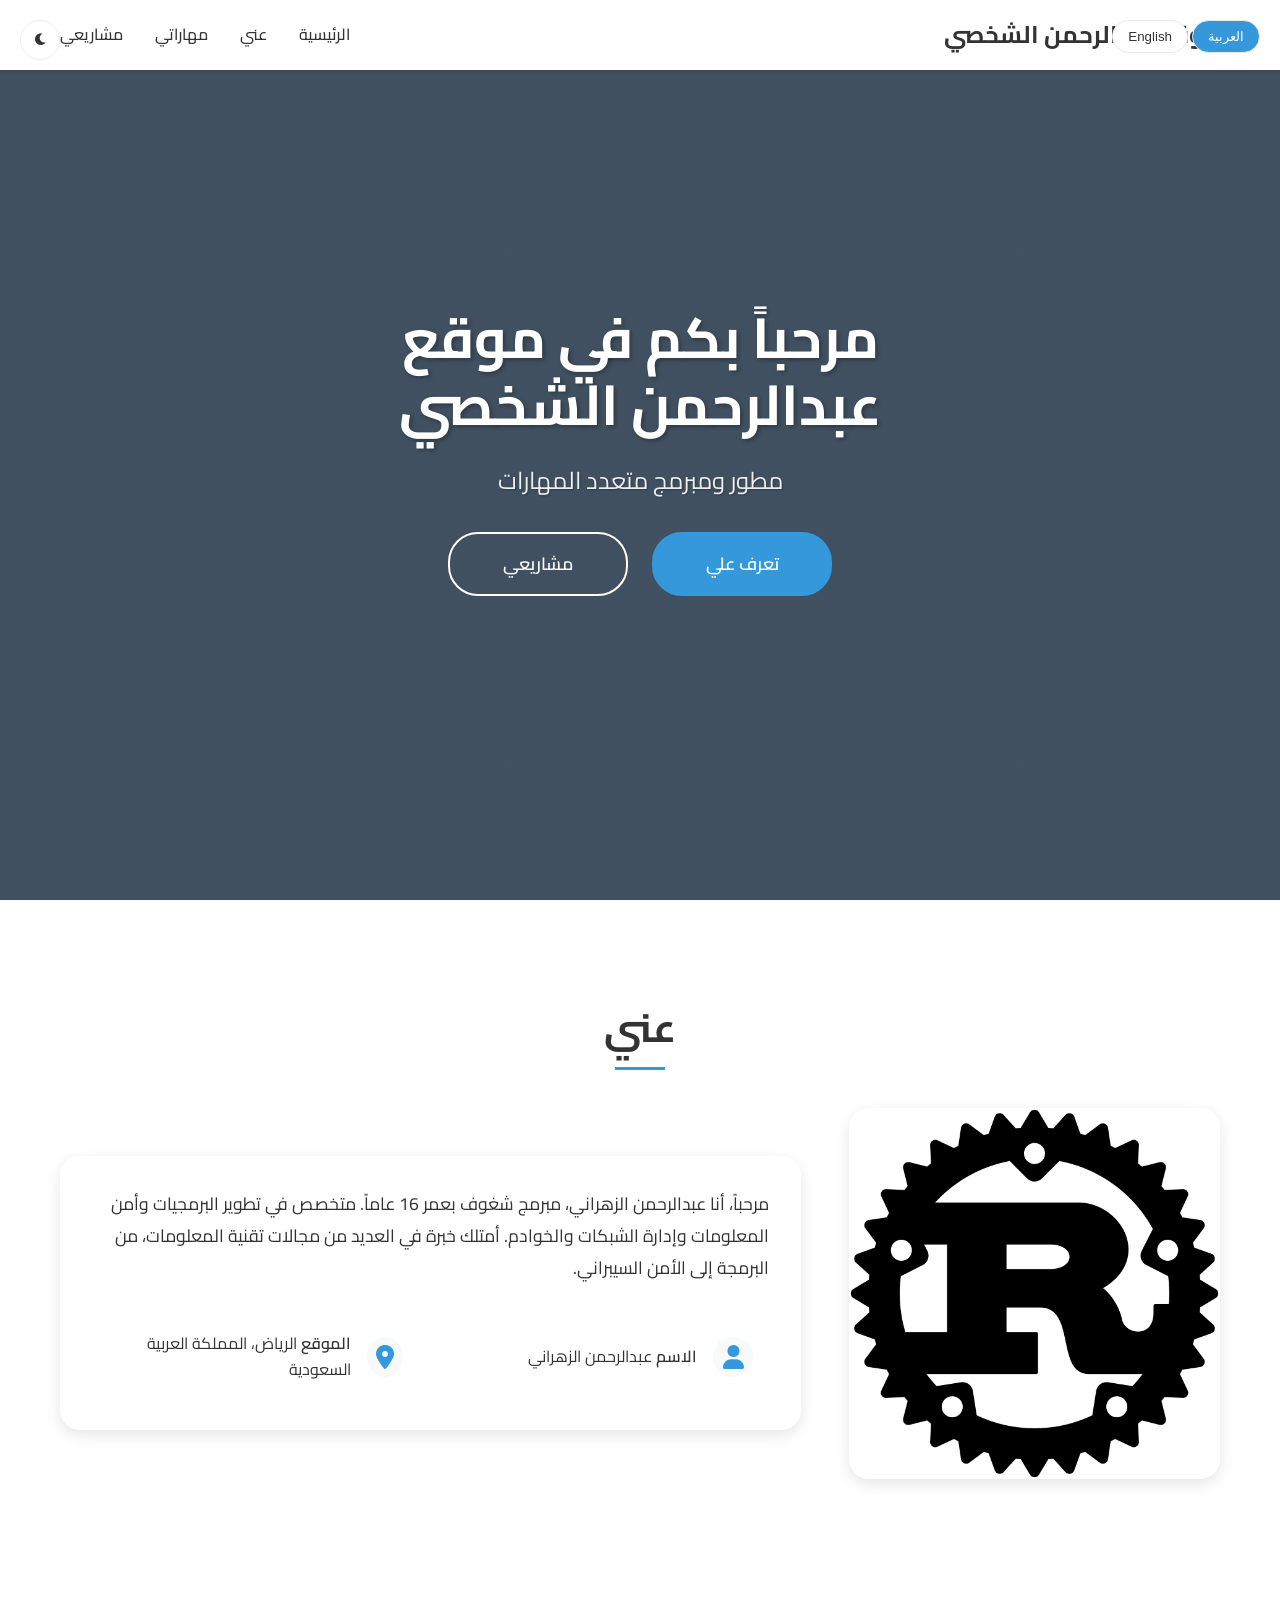
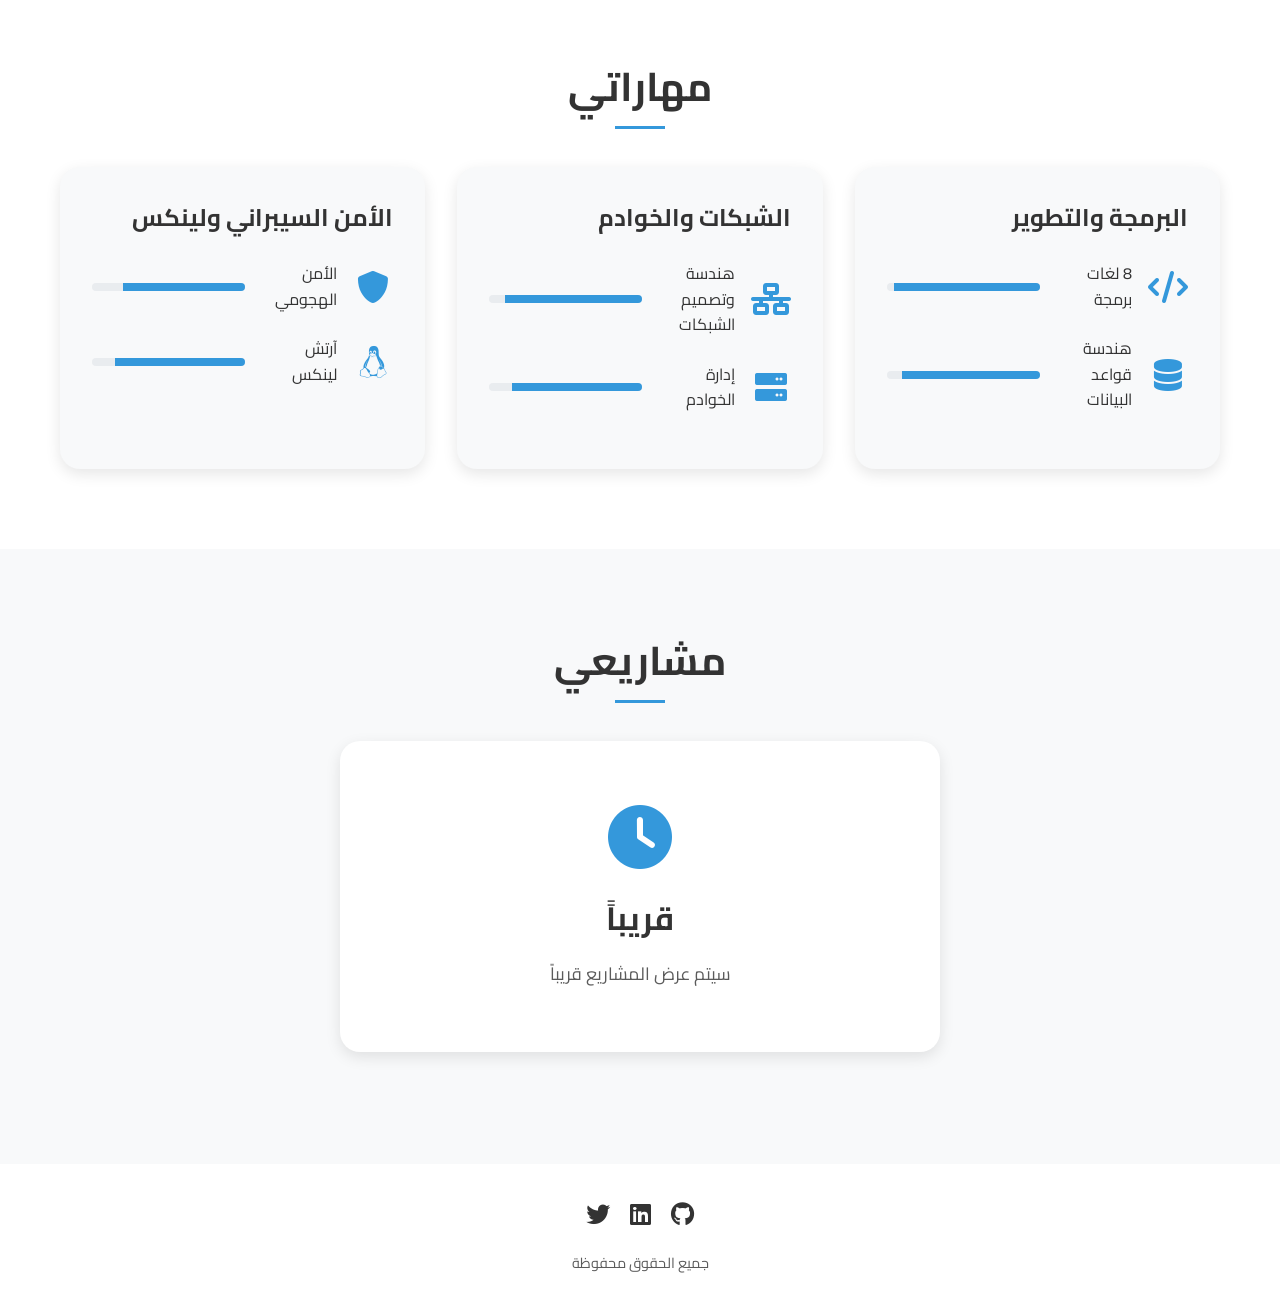
==== index.html @ 04405f8d "Add files via upload" ====
<!DOCTYPE html>
<html lang="ar" dir="rtl">
<head>
    <meta charset="UTF-8">
    <meta name="viewport" content="width=device-width, initial-scale=1.0">
    <title data-ar="موقع عبدالرحمن الشخصي" data-en="Abdulrahman's Portfolio">موقع عبدالرحمن الشخصي</title>
    <link rel="stylesheet" href="css/style.css">
    <link rel="stylesheet" href="https://cdnjs.cloudflare.com/ajax/libs/font-awesome/6.0.0/css/all.min.css">
    <link href="https://fonts.googleapis.com/css2?family=Cairo:wght@400;600;700&family=Poppins:wght@400;500;600;700&display=swap" rel="stylesheet">
</head>
<body class="light-mode">
    <!-- Language & Theme Switchers -->
    <div class="top-controls">
        <div class="theme-switcher">
            <button class="theme-btn" id="theme-toggle" aria-label="Toggle Theme">
                <i class="fas fa-moon" data-ar-title="تغيير المظهر" data-en-title="Toggle Theme"></i>
            </button>
        </div>
        <div class="language-switcher">
            <button class="lang-btn active" data-lang="ar">العربية</button>
            <button class="lang-btn" data-lang="en">English</button>
        </div>
    </div>

    <!-- Navbar -->
    <nav class="navbar">
        <div class="container">
            <div class="logo" data-ar="موقع عبدالرحمن الشخصي" data-en="Abdulrahman's Portfolio">موقع عبدالرحمن الشخصي</div>
            <ul class="nav-links">
                <li><a href="#home" data-ar="الرئيسية" data-en="Home">الرئيسية</a></li>
                <li><a href="#about" data-ar="عني" data-en="About">عني</a></li>
                <li><a href="#skills" data-ar="مهاراتي" data-en="Skills">مهاراتي</a></li>
                <li><a href="#projects" data-ar="مشاريعي" data-en="Projects">مشاريعي</a></li>
            </ul>
            <div class="mobile-menu">
                <i class="fas fa-bars" data-ar-title="القائمة" data-en-title="Menu"></i>
            </div>
        </div>
    </nav>

    <!-- Hero Section -->
    <section id="home" class="hero">
        <div class="container">
            <div class="hero-content">
                <h1 data-ar="مرحباً بكم في موقع عبدالرحمن الشخصي" data-en="Welcome to Abdulrahman's Portfolio">مرحباً بكم في موقع عبدالرحمن الشخصي</h1>
                <p class="subtitle" data-ar="مطور ومبرمج متعدد المهارات" data-en="Multi-skilled Developer & Programmer">مطور ومبرمج متعدد المهارات</p>
                <div class="hero-buttons">
                    <a href="#about" class="cta-button primary" data-ar="تعرف علي" data-en="About Me">تعرف علي</a>
                    <a href="#projects" class="cta-button secondary" data-ar="مشاريعي" data-en="My Projects">مشاريعي</a>
                </div>
            </div>
        </div>
    </section>

    <!-- About Section -->
    <section id="about" class="about">
        <div class="container">
            <h2 class="section-title" data-ar="عني" data-en="About Me">عني</h2>
            <div class="about-content">
                <div class="about-image">
                    <img src="images/profile.png" alt="Profile Picture" data-ar-alt="الصورة الشخصية" data-en-alt="Profile Picture">
                </div>
                <div class="about-text">
                    <p data-ar="مرحباً، أنا عبدالرحمن الزهراني، مبرمج شغوف بعمر 16 عاماً. متخصص في تطوير البرمجيات وأمن المعلومات وإدارة الشبكات والخوادم. أمتلك خبرة في العديد من مجالات تقنية المعلومات، من البرمجة إلى الأمن السيبراني." 
                       data-en="Hi, I'm Abdulrahman Al-Zahrani, a 16-year-old passionate programmer. Specialized in software development, information security, and network & server administration. I have experience in various IT fields, from programming to cybersecurity.">
                        مرحباً، أنا عبدالرحمن الزهراني، مبرمج شغوف بعمر 16 عاماً. متخصص في تطوير البرمجيات وأمن المعلومات وإدارة الشبكات والخوادم. أمتلك خبرة في العديد من مجالات تقنية المعلومات، من البرمجة إلى الأمن السيبراني.
                    </p>
                    <div class="personal-info">
                        <div class="info-item">
                            <i class="fas fa-user" data-ar-title="الاسم" data-en-title="Name"></i>
                            <div class="info-text">
                                <span data-ar="الاسم" data-en="Name">الاسم</span>
                                <span data-ar="عبدالرحمن الزهراني" data-en="Abdulrahman Al-Zahrani">عبدالرحمن الزهراني</span>
                            </div>
                        </div>
                        <div class="info-item">
                            <i class="fas fa-map-marker-alt" data-ar-title="الموقع" data-en-title="Location"></i>
                            <div class="info-text">
                                <span data-ar="الموقع" data-en="Location">الموقع</span>
                                <span data-ar="الرياض، المملكة العربية السعودية" data-en="Riyadh, Saudi Arabia">الرياض، المملكة العربية السعودية</span>
                            </div>
                        </div>
                    </div>
                </div>
            </div>
        </div>
    </section>

    <!-- Skills Section -->
    <section id="skills" class="skills">
        <div class="container">
            <h2 class="section-title" data-ar="مهاراتي" data-en="My Skills">مهاراتي</h2>
            <div class="skills-grid">
                <div class="skill-category">
                    <h3 data-ar="البرمجة والتطوير" data-en="Programming & Development">البرمجة والتطوير</h3>
                    <div class="skill-items">
                        <div class="skill-item">
                            <i class="fas fa-code" data-ar-title="لغات البرمجة" data-en-title="Programming Languages"></i>
                            <span data-ar="8 لغات برمجة" data-en="8 Programming Languages">8 لغات برمجة</span>
                            <div class="progress-bar"><div class="progress" style="width: 95%"></div></div>
                        </div>
                        <div class="skill-item">
                            <i class="fas fa-database" data-ar-title="قواعد البيانات" data-en-title="Databases"></i>
                            <span data-ar="هندسة قواعد البيانات" data-en="Database Engineering">هندسة قواعد البيانات</span>
                            <div class="progress-bar"><div class="progress" style="width: 90%"></div></div>
                        </div>
                    </div>
                </div>

                <div class="skill-category">
                    <h3 data-ar="الشبكات والخوادم" data-en="Networks & Servers">الشبكات والخوادم</h3>
                    <div class="skill-items">
                        <div class="skill-item">
                            <i class="fas fa-network-wired" data-ar-title="الشبكات" data-en-title="Networks"></i>
                            <span data-ar="هندسة وتصميم الشبكات" data-en="Network Engineering & Design">هندسة وتصميم الشبكات</span>
                            <div class="progress-bar"><div class="progress" style="width: 90%"></div></div>
                        </div>
                        <div class="skill-item">
                            <i class="fas fa-server" data-ar-title="الخوادم" data-en-title="Servers"></i>
                            <span data-ar="إدارة الخوادم" data-en="Server Administration">إدارة الخوادم</span>
                            <div class="progress-bar"><div class="progress" style="width: 85%"></div></div>
                        </div>
                    </div>
                </div>

                <div class="skill-category">
                    <h3 data-ar="الأمن السيبراني ولينكس" data-en="Cybersecurity & Linux">الأمن السيبراني ولينكس</h3>
                    <div class="skill-items">
                        <div class="skill-item">
                            <i class="fas fa-shield-alt" data-ar-title="الأمن السيبراني" data-en-title="Cybersecurity"></i>
                            <span data-ar="الأمن الهجومي" data-en="Offensive Security">الأمن الهجومي</span>
                            <div class="progress-bar"><div class="progress" style="width: 80%"></div></div>
                        </div>
                        <div class="skill-item">
                            <i class="fab fa-linux" data-ar-title="لينكس" data-en-title="Linux"></i>
                            <span data-ar="آرتش لينكس" data-en="Arch Linux">آرتش لينكس</span>
                            <div class="progress-bar"><div class="progress" style="width: 85%"></div></div>
                        </div>
                    </div>
                </div>
            </div>
        </div>
    </section>

    <!-- Projects Section -->
    <section id="projects" class="projects">
        <div class="container">
            <h2 class="section-title" data-ar="مشاريعي" data-en="My Projects">مشاريعي</h2>
            <div class="coming-soon">
                <i class="fas fa-clock" data-ar-title="قريباً" data-en-title="Coming Soon"></i>
                <h3 data-ar="قريباً" data-en="Coming Soon">قريباً</h3>
                <p data-ar="سيتم عرض المشاريع قريباً" data-en="Projects will be available soon">سيتم عرض المشاريع قريباً</p>
            </div>
        </div>
    </section>

    <!-- Footer -->
    <footer>
        <div class="container">
            <div class="social-links">
                <a href="#" target="_blank" data-ar-title="جيثب" data-en-title="GitHub"><i class="fab fa-github"></i></a>
                <a href="#" target="_blank" data-ar-title="لينكد إن" data-en-title="LinkedIn"><i class="fab fa-linkedin"></i></a>
                <a href="#" target="_blank" data-ar-title="تويتر" data-en-title="Twitter"><i class="fab fa-twitter"></i></a>
            </div>
            <p class="copyright" data-ar="جميع الحقوق محفوظة" data-en="All Rights Reserved">&copy; 2024 - <span data-ar="جميع الحقوق محفوظة" data-en="All Rights Reserved">جميع الحقوق محفوظة</span></p>
        </div>
    </footer>

    <script src="js/main.js"></script>
</body>
</html>
---- css/style.css ----
/* Reset and Base Styles */
* {
    margin: 0;
    padding: 0;
    box-sizing: border-box;
}

:root {
    /* Light Mode Colors */
    --primary-color: #2c3e50;
    --secondary-color: #3498db;
    --text-color: #333;
    --light-bg: #f8f9fa;
    --white: #ffffff;
    --card-bg: #ffffff;
    --border-color: #e9ecef;
    --shadow-color: rgba(0, 0, 0, 0.1);
    --navbar-bg: #ffffff;
    --navbar-shadow: rgba(0, 0, 0, 0.1);
    --hero-overlay: rgba(44, 62, 80, 0.9);
    --input-bg: #ffffff;
    --input-border: #e9ecef;
    --input-text: #333;
    --button-hover: #2980b9;
    --section-bg: #ffffff;
    --section-alt-bg: #f8f9fa;
    --text-muted: #6c757d;
    --link-color: #3498db;
    --link-hover: #2980b9;
}

[data-theme="dark"] {
    --primary-color: #4a9eff;
    --secondary-color: #60a5fa;
    --text-color: #ffffff;
    --light-bg: #121212;
    --white: #ffffff;
    --card-bg: #1e1e1e;
    --border-color: #2d2d2d;
    --shadow-color: rgba(0, 0, 0, 0.3);
    --navbar-bg: #1a1a1a;
    --navbar-shadow: rgba(0, 0, 0, 0.3);
    --hero-overlay: rgba(0, 0, 0, 0.8);
    --input-bg: #2d2d2d;
    --input-border: #404040;
    --input-text: #ffffff;
    --button-hover: #357abd;
    --section-bg: #1a1a1a;
    --section-alt-bg: #2d2d2d;
    --text-muted: #a0a0a0;
    --link-color: #4a9eff;
    --link-hover: #357abd;
}

body {
    font-family: 'Cairo', 'Poppins', sans-serif;
    line-height: 1.6;
    color: var(--text-color);
    background-color: var(--light-bg);
    transition: background-color 0.3s ease, color 0.3s ease;
}

.container {
    max-width: 1200px;
    margin: 0 auto;
    padding: 0 20px;
}

/* Language and Theme Switchers */
.language-switcher,
.theme-switcher {
    position: fixed;
    top: 20px;
    z-index: 1001;
}

.language-switcher {
    right: 20px;
}

.theme-switcher {
    left: 20px;
}

.lang-btn,
.theme-btn {
    background: var(--card-bg);
    border: 1px solid var(--border-color);
    padding: 8px 15px;
    border-radius: 20px;
    cursor: pointer;
    color: var(--text-color);
    transition: all 0.3s ease;
}

.lang-btn.active {
    background: var(--secondary-color);
    color: var(--white);
}

.theme-btn {
    width: 40px;
    height: 40px;
    border-radius: 50%;
    display: flex;
    align-items: center;
    justify-content: center;
}

/* Navbar Styles */
.navbar {
    background-color: var(--navbar-bg);
    box-shadow: 0 2px 5px var(--navbar-shadow);
    position: fixed;
    width: 100%;
    top: 0;
    z-index: 1000;
    transition: background-color 0.3s ease, box-shadow 0.3s ease;
}

.navbar .container {
    display: flex;
    justify-content: space-between;
    align-items: center;
    padding: 1rem 20px;
}

.logo {
    font-size: 1.5rem;
    font-weight: bold;
    color: var(--text-color);
}

.nav-links {
    display: flex;
    list-style: none;
}

.nav-links li {
    margin-right: 2rem;
}

.nav-links a {
    text-decoration: none;
    color: var(--text-color);
    font-weight: 500;
    transition: color 0.3s ease;
}

.nav-links a:hover {
    color: var(--secondary-color);
}

.mobile-menu {
    display: none;
    font-size: 1.5rem;
    cursor: pointer;
}

/* Hero Section */
.hero {
    position: relative;
    background: linear-gradient(var(--hero-overlay), var(--hero-overlay)), url('../images/hero-bg.jpg');
    background-size: cover;
    background-position: center;
    background-attachment: fixed;
    height: 100vh;
    display: flex;
    align-items: center;
    text-align: center;
    color: var(--white);
}

.hero-content {
    position: relative;
    z-index: 2;
    max-width: 800px;
    margin: 0 auto;
    padding: 2rem;
}

.hero h1 {
    font-size: 3.5rem;
    margin-bottom: 1.5rem;
    line-height: 1.2;
    text-shadow: 2px 2px 4px rgba(0, 0, 0, 0.3);
}

.hero .subtitle {
    font-size: 1.5rem;
    margin-bottom: 2rem;
    opacity: 0.9;
    text-shadow: 1px 1px 2px rgba(0, 0, 0, 0.3);
}

.hero-buttons {
    display: flex;
    gap: 1.5rem;
    justify-content: center;
    margin-top: 2rem;
}

.cta-button {
    display: inline-block;
    padding: 1rem 2.5rem;
    border-radius: 30px;
    font-size: 1.1rem;
    font-weight: 600;
    text-decoration: none;
    transition: all 0.3s ease;
    text-align: center;
    min-width: 180px;
}

.cta-button.primary {
    background-color: var(--secondary-color);
    color: var(--white);
    border: 2px solid var(--secondary-color);
}

.cta-button.secondary {
    background-color: transparent;
    color: var(--white);
    border: 2px solid var(--white);
}

.cta-button:hover {
    transform: translateY(-3px);
    box-shadow: 0 5px 15px rgba(0, 0, 0, 0.3);
}

/* About Section */
.about {
    padding: 6rem 0;
    background-color: var(--section-bg);
    position: relative;
}

.section-title {
    text-align: center;
    margin-bottom: 3rem;
    color: var(--text-color);
    font-size: 2.5rem;
    position: relative;
}

.section-title::after {
    content: '';
    position: absolute;
    bottom: -10px;
    left: 50%;
    transform: translateX(-50%);
    width: 50px;
    height: 3px;
    background-color: var(--secondary-color);
}

.about-content {
    display: grid;
    grid-template-columns: 1fr 2fr;
    gap: 3rem;
    align-items: center;
}

.about-image {
    position: relative;
    border-radius: 20px;
    overflow: hidden;
    box-shadow: 0 5px 15px var(--shadow-color);
}

.about-image img {
    width: 100%;
    height: auto;
    display: block;
    border-radius: 20px;
    transition: transform 0.3s ease;
}

.about-image:hover img {
    transform: scale(1.05);
}

.about-text {
    padding: 2rem;
    background-color: var(--card-bg);
    border-radius: 20px;
    box-shadow: 0 5px 15px var(--shadow-color);
}

.about-text h3 {
    font-size: 2rem;
    margin-bottom: 1.5rem;
    color: var(--text-color);
    position: relative;
    display: inline-block;
}

.about-text h3::after {
    content: '';
    position: absolute;
    bottom: -5px;
    left: 0;
    width: 50px;
    height: 3px;
    background-color: var(--secondary-color);
}

.about-text p {
    font-size: 1.1rem;
    line-height: 1.8;
    margin-bottom: 2rem;
    color: var(--text-color);
}

.personal-info {
    display: grid;
    grid-template-columns: repeat(auto-fit, minmax(200px, 1fr));
    gap: 1.5rem;
    margin-top: 2rem;
}

.info-item {
    display: flex;
    align-items: center;
    gap: 1rem;
    padding: 1rem;
    background-color: var(--card-bg);
    border-radius: 10px;
    transition: all 0.3s ease;
}

.info-item:hover {
    transform: translateY(-3px);
    box-shadow: 0 5px 15px var(--shadow-color);
}

.info-item i {
    font-size: 1.5rem;
    color: var(--secondary-color);
    width: 40px;
    height: 40px;
    display: flex;
    align-items: center;
    justify-content: center;
    background-color: var(--light-bg);
    border-radius: 50%;
}

.info-item span {
    color: var(--text-color);
}

.info-item span:first-of-type {
    font-weight: 600;
    margin-bottom: 0.2rem;
}

/* Dark Mode Specific Styles */
[data-theme="dark"] .about-text {
    background-color: var(--card-bg);
    border: 1px solid var(--border-color);
}

[data-theme="dark"] .info-item {
    background-color: var(--card-bg);
    border: 1px solid var(--border-color);
}

[data-theme="dark"] .info-item i {
    background-color: var(--section-bg);
}

/* Experience Section */
.experience {
    padding: 5rem 0;
    background-color: var(--white);
}

.timeline {
    position: relative;
    max-width: 800px;
    margin: 0 auto;
}

.timeline::after {
    content: '';
    position: absolute;
    width: 2px;
    background-color: var(--secondary-color);
    top: 0;
    bottom: 0;
    left: 50%;
    margin-left: -1px;
}

.timeline-item {
    padding: 10px 40px;
    position: relative;
    width: 50%;
    left: 0;
}

.timeline-item:nth-child(even) {
    left: 50%;
}

.timeline-content {
    padding: 20px;
    background-color: var(--card-bg);
    border-radius: 10px;
    box-shadow: 0 3px 10px var(--shadow-color);
}

.timeline-content h3 {
    color: var(--secondary-color);
    margin-bottom: 0.5rem;
}

.timeline-content h4 {
    color: var(--text-color);
    margin-bottom: 0.5rem;
}

.timeline-content .date {
    color: var(--text-muted);
    font-size: 0.9rem;
    margin-bottom: 1rem;
}

/* Skills Section */
.skills {
    padding: 5rem 0;
    background-color: var(--card-bg);
}

.skills-grid {
    display: grid;
    grid-template-columns: repeat(auto-fit, minmax(300px, 1fr));
    gap: 2rem;
}

.skill-category {
    background-color: var(--light-bg);
    padding: 2rem;
    border-radius: 20px;
    box-shadow: 0 5px 15px var(--shadow-color);
}

.skill-category h3 {
    color: var(--text-color);
    margin-bottom: 1.5rem;
    font-size: 1.5rem;
}

.skill-item {
    display: flex;
    align-items: center;
    margin-bottom: 1.5rem;
    gap: 1rem;
}

.skill-item i {
    font-size: 2rem;
    color: var(--secondary-color);
    width: 40px;
    text-align: center;
}

.skill-item span {
    color: var(--text-color);
    flex: 1;
}

.progress-bar {
    background-color: var(--border-color);
    height: 8px;
    border-radius: 4px;
    overflow: hidden;
    flex: 2;
}

.progress {
    background-color: var(--secondary-color);
    height: 100%;
    transition: width 1s ease;
}

/* Projects Section */
.projects {
    padding: 5rem 0;
    background-color: var(--light-bg);
}

.coming-soon {
    text-align: center;
    padding: 4rem 2rem;
    background-color: var(--card-bg);
    border-radius: 20px;
    box-shadow: 0 5px 15px var(--shadow-color);
    margin: 2rem auto;
    max-width: 600px;
}

.coming-soon i {
    font-size: 4rem;
    color: var(--secondary-color);
    margin-bottom: 1.5rem;
    animation: pulse 2s infinite;
}

.coming-soon h3 {
    font-size: 2rem;
    color: var(--text-color);
    margin-bottom: 1rem;
}

.coming-soon p {
    font-size: 1.1rem;
    color: var(--text-color);
    opacity: 0.8;
}

@keyframes pulse {
    0% {
        transform: scale(1);
    }
    50% {
        transform: scale(1.1);
    }
    100% {
        transform: scale(1);
    }
}

/* Remove unused project card styles */
.projects-grid,
.project-card,
.project-image,
.project-info,
.project-tags {
    display: none;
}

/* Contact Section */
.contact {
    padding: 5rem 0;
    background-color: var(--light-bg);
}

.contact-content {
    display: grid;
    grid-template-columns: 1fr 1fr;
    gap: 3rem;
}

.form-group {
    margin-bottom: 1.5rem;
}

.form-group input,
.form-group textarea {
    width: 100%;
    padding: 1rem;
    border: 1px solid var(--input-border);
    border-radius: 5px;
    background-color: var(--input-bg);
    color: var(--input-text);
    font-family: inherit;
}

.form-group textarea {
    height: 150px;
    resize: vertical;
}

.submit-btn {
    background-color: var(--secondary-color);
    color: var(--white);
    padding: 1rem 2rem;
    border: none;
    border-radius: 5px;
    cursor: pointer;
    font-weight: 600;
    transition: all 0.3s ease;
}

.submit-btn:hover {
    background-color: var(--button-hover);
    transform: translateY(-2px);
}

.contact-info {
    display: flex;
    flex-direction: column;
    gap: 1.5rem;
}

.info-item {
    display: flex;
    align-items: center;
    gap: 1rem;
}

.info-item i {
    font-size: 1.5rem;
    color: var(--secondary-color);
}

/* Footer */
footer {
    background-color: var(--navbar-bg);
    color: var(--text-color);
    padding: 2rem 0;
    text-align: center;
}

.social-links {
    margin-bottom: 1rem;
}

.social-links a {
    color: var(--text-color);
    font-size: 1.5rem;
    margin: 0 0.5rem;
    transition: color 0.3s ease;
}

.social-links a:hover {
    color: var(--secondary-color);
}

.copyright {
    font-size: 0.9rem;
    opacity: 0.8;
}

/* Responsive Design */
@media (max-width: 768px) {
    .nav-links {
        display: none;
    }
    
    .mobile-menu {
        display: block;
    }
    
    .about-content,
    .contact-content {
        grid-template-columns: 1fr;
    }
    
    .hero-buttons {
        flex-direction: column;
        gap: 1rem;
    }
    
    .cta-button {
        width: 100%;
        max-width: 300px;
        margin: 0 auto;
    }
    
    .hero h1 {
        font-size: 2.5rem;
    }
    
    .hero .subtitle {
        font-size: 1.2rem;
    }
    
    .timeline::after {
        left: 31px;
    }
    
    .timeline-item {
        width: 100%;
        padding-left: 70px;
        padding-right: 25px;
    }
    
    .timeline-item:nth-child(even) {
        left: 0;
    }

    .about-image {
        max-width: 300px;
        margin: 0 auto;
    }

    .about-text {
        padding: 1.5rem;
    }

    .about-text h3 {
        font-size: 1.8rem;
    }

    .personal-info {
        grid-template-columns: 1fr;
    }
}

/* Animation for Info Items */
@keyframes fadeInUp {
    from {
        opacity: 0;
        transform: translateY(20px);
    }
    to {
        opacity: 1;
        transform: translateY(0);
    }
}

.info-item {
    animation: fadeInUp 0.5s ease forwards;
    opacity: 0;
}

.info-item:nth-child(1) { animation-delay: 0.1s; }
.info-item:nth-child(2) { animation-delay: 0.2s; }
.info-item:nth-child(3) { animation-delay: 0.3s; }

/* Dark Mode Title Colors */
[data-theme="dark"] .section-title,
[data-theme="dark"] .about-text h3,
[data-theme="dark"] .about-text p {
    color: var(--white);
}

/* Remove Contact Section Styles */
.contact {
    display: none;
}
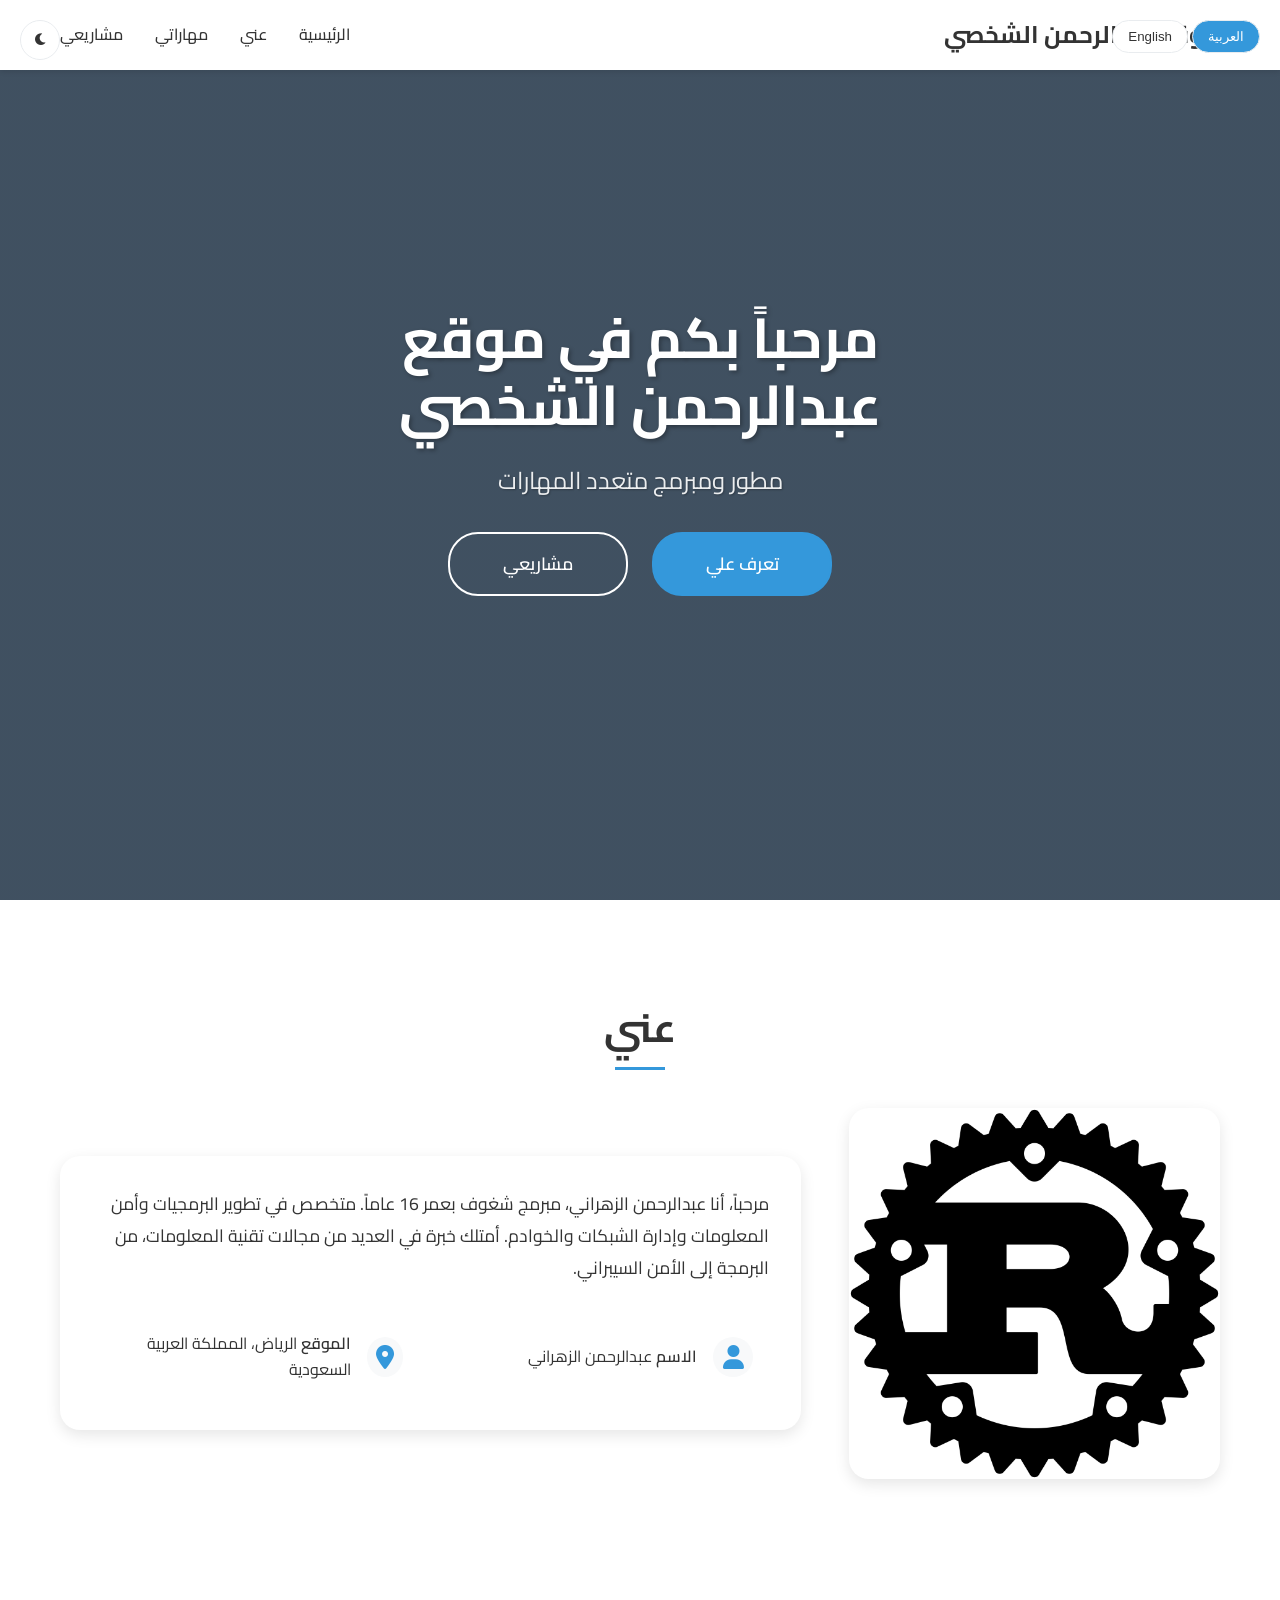
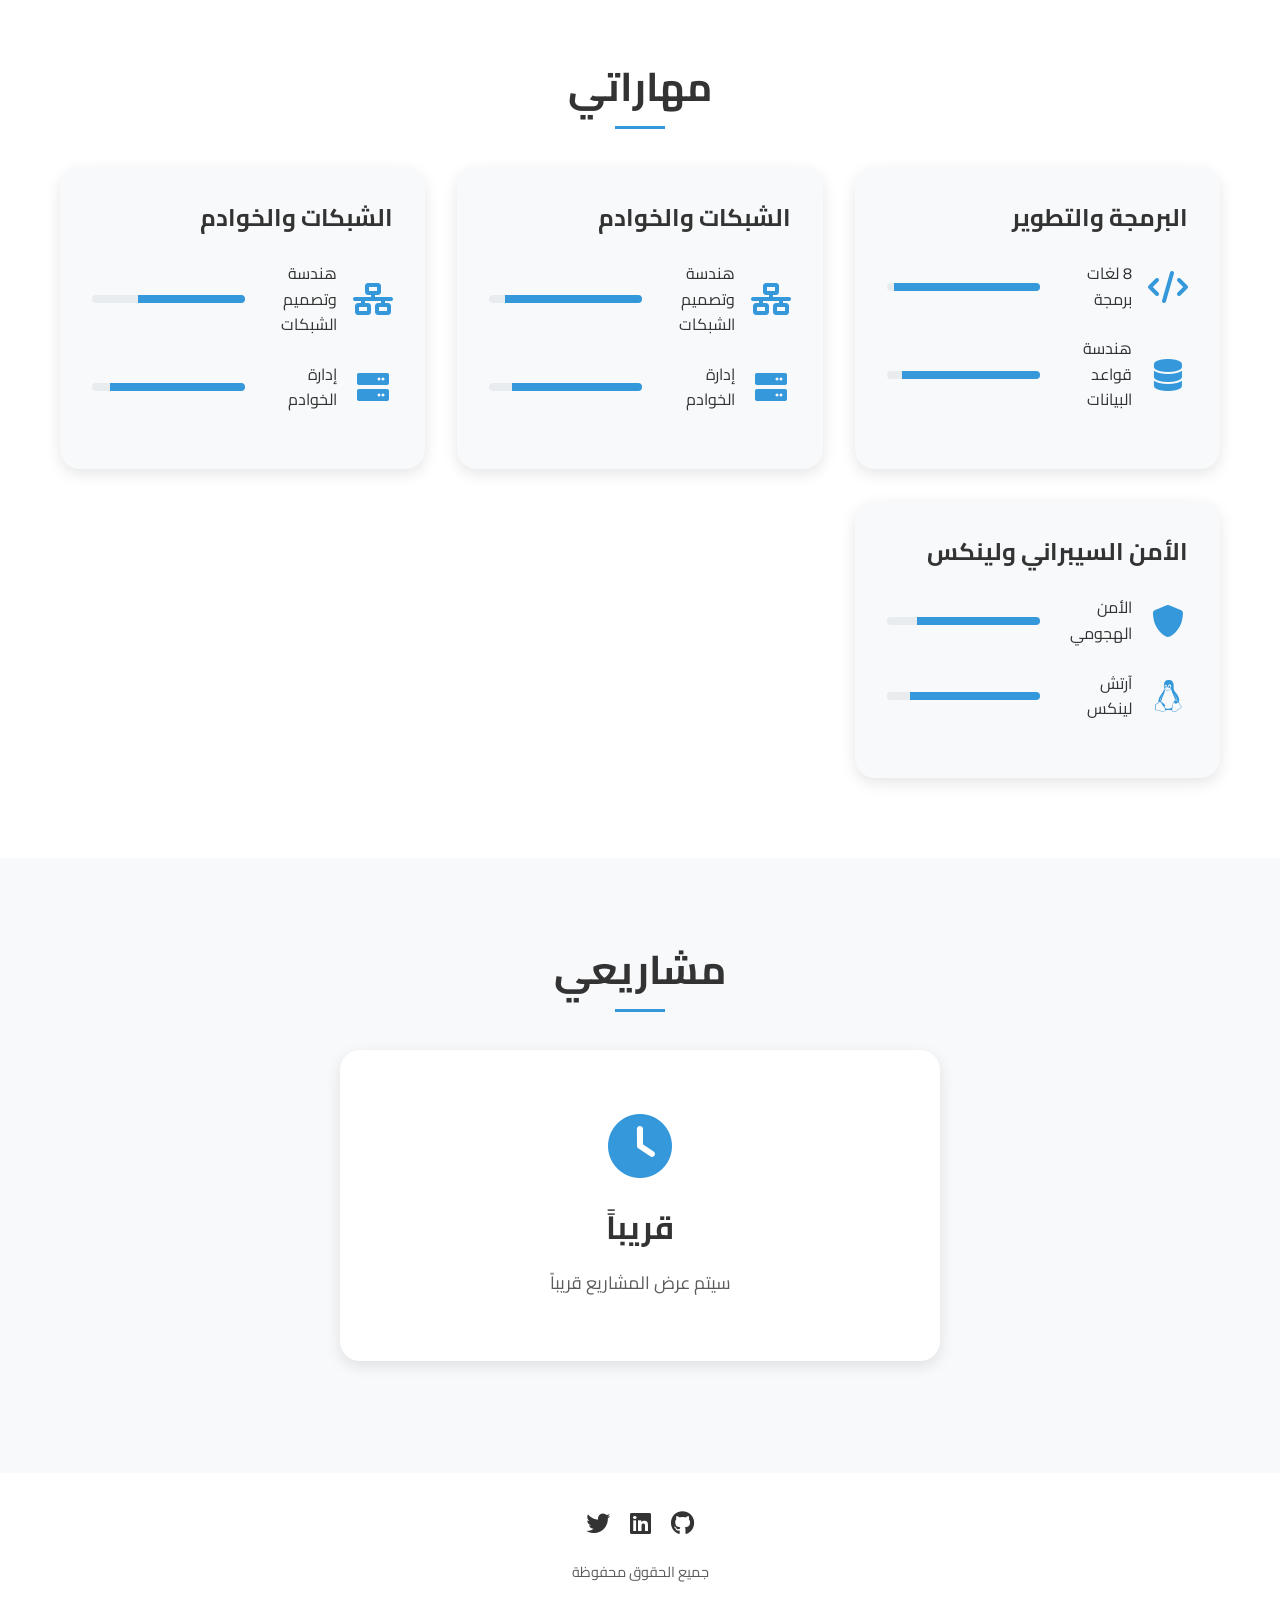
==== commit 45961f69: "Revise personal details and skills sections Updated personal information and skills in the portfolio" ====
--- a/index.html
+++ b/index.html
@@ -63,14 +63,14 @@
                 <div class="about-text">
                     <p data-ar="مرحباً، أنا عبدالرحمن الزهراني، مبرمج شغوف بعمر 16 عاماً. متخصص في تطوير البرمجيات وأمن المعلومات وإدارة الشبكات والخوادم. أمتلك خبرة في العديد من مجالات تقنية المعلومات، من البرمجة إلى الأمن السيبراني." 
                        data-en="Hi, I'm Abdulrahman Al-Zahrani, a 16-year-old passionate programmer. Specialized in software development, information security, and network & server administration. I have experience in various IT fields, from programming to cybersecurity.">
-                        مرحباً، أنا عبدالرحمن الزهراني، مبرمج شغوف بعمر 16 عاماً. متخصص في تطوير البرمجيات وأمن المعلومات وإدارة الشبكات والخوادم. أمتلك خبرة في العديد من مجالات تقنية المعلومات، من البرمجة إلى الأمن السيبراني.
+                        السلام عليكم، عبدالرحمن احمد الزهراني، مبرمج بعمر 17 سنه متخصص في تطوير البرمجيات وأمن المعلومات وإدارة الشبكات والخوادم. لدي خبرة في العديد من مجالات تقنية المعلومات، من البرمجة إلى الأمن السيبراني.
                     </p>
                     <div class="personal-info">
                         <div class="info-item">
                             <i class="fas fa-user" data-ar-title="الاسم" data-en-title="Name"></i>
                             <div class="info-text">
                                 <span data-ar="الاسم" data-en="Name">الاسم</span>
-                                <span data-ar="عبدالرحمن الزهراني" data-en="Abdulrahman Al-Zahrani">عبدالرحمن الزهراني</span>
+                                <span data-ar="عبدالرحمن الزهراني" data-en="Abdulrahman Al-Zahrani">عبدالرحمن احمد الزهراني</span>
                             </div>
                         </div>
                         <div class="info-item">
@@ -123,8 +123,24 @@
                     </div>
                 </div>
 
+                  <div class="skill-category">
+                    <h3 data-ar="الشبكات والخوادم" data-en="Networks & Servers">الانظمة الحكوميه والحرجة | IBM Z/OS & IBM I</h3>
+                    <div class="skill-items">
+                        <div class="skill-item">
+                            <i class="fas fa-network-wired" data-ar-title="الشبكات" data-en-title="Networks"></i>
+                            <span data-ar="هندسة وتصميم الشبكات" data-en="Network Engineering & Design">ادارة الانظمة الحرجه</span>
+                            <div class="progress-bar"><div class="progress" style="width: 70%"></div></div>
+                        </div>
+                        <div class="skill-item">
+                            <i class="fas fa-server" data-ar-title="الخوادم" data-en-title="Servers"></i>
+                            <span data-ar="إدارة الخوادم" data-en="Server Administration">إدارة صلاحيات المستخدمين و المجموعات</span>
+                            <div class="progress-bar"><div class="progress" style="width: 88%"></div></div>
+                        </div>
+                    </div>
+                </div>
+
                 <div class="skill-category">
-                    <h3 data-ar="الأمن السيبراني ولينكس" data-en="Cybersecurity & Linux">الأمن السيبراني ولينكس</h3>
+                    <h3 data-ar="الأمن السيبراني ولينكس" data-en="Cybersecurity & Linux">الأمن السيبراني GNU/Linux</h3>
                     <div class="skill-items">
                         <div class="skill-item">
                             <i class="fas fa-shield-alt" data-ar-title="الأمن السيبراني" data-en-title="Cybersecurity"></i>
@@ -133,7 +149,7 @@
                         </div>
                         <div class="skill-item">
                             <i class="fab fa-linux" data-ar-title="لينكس" data-en-title="Linux"></i>
-                            <span data-ar="آرتش لينكس" data-en="Arch Linux">آرتش لينكس</span>
+                            <span data-ar="آرتش لينكس" data-en="Arch Linux">GNU/Linux</span>
                             <div class="progress-bar"><div class="progress" style="width: 85%"></div></div>
                         </div>
                     </div>
@@ -168,4 +184,4 @@
 
     <script src="js/main.js"></script>
 </body>
-</html> +</html> 
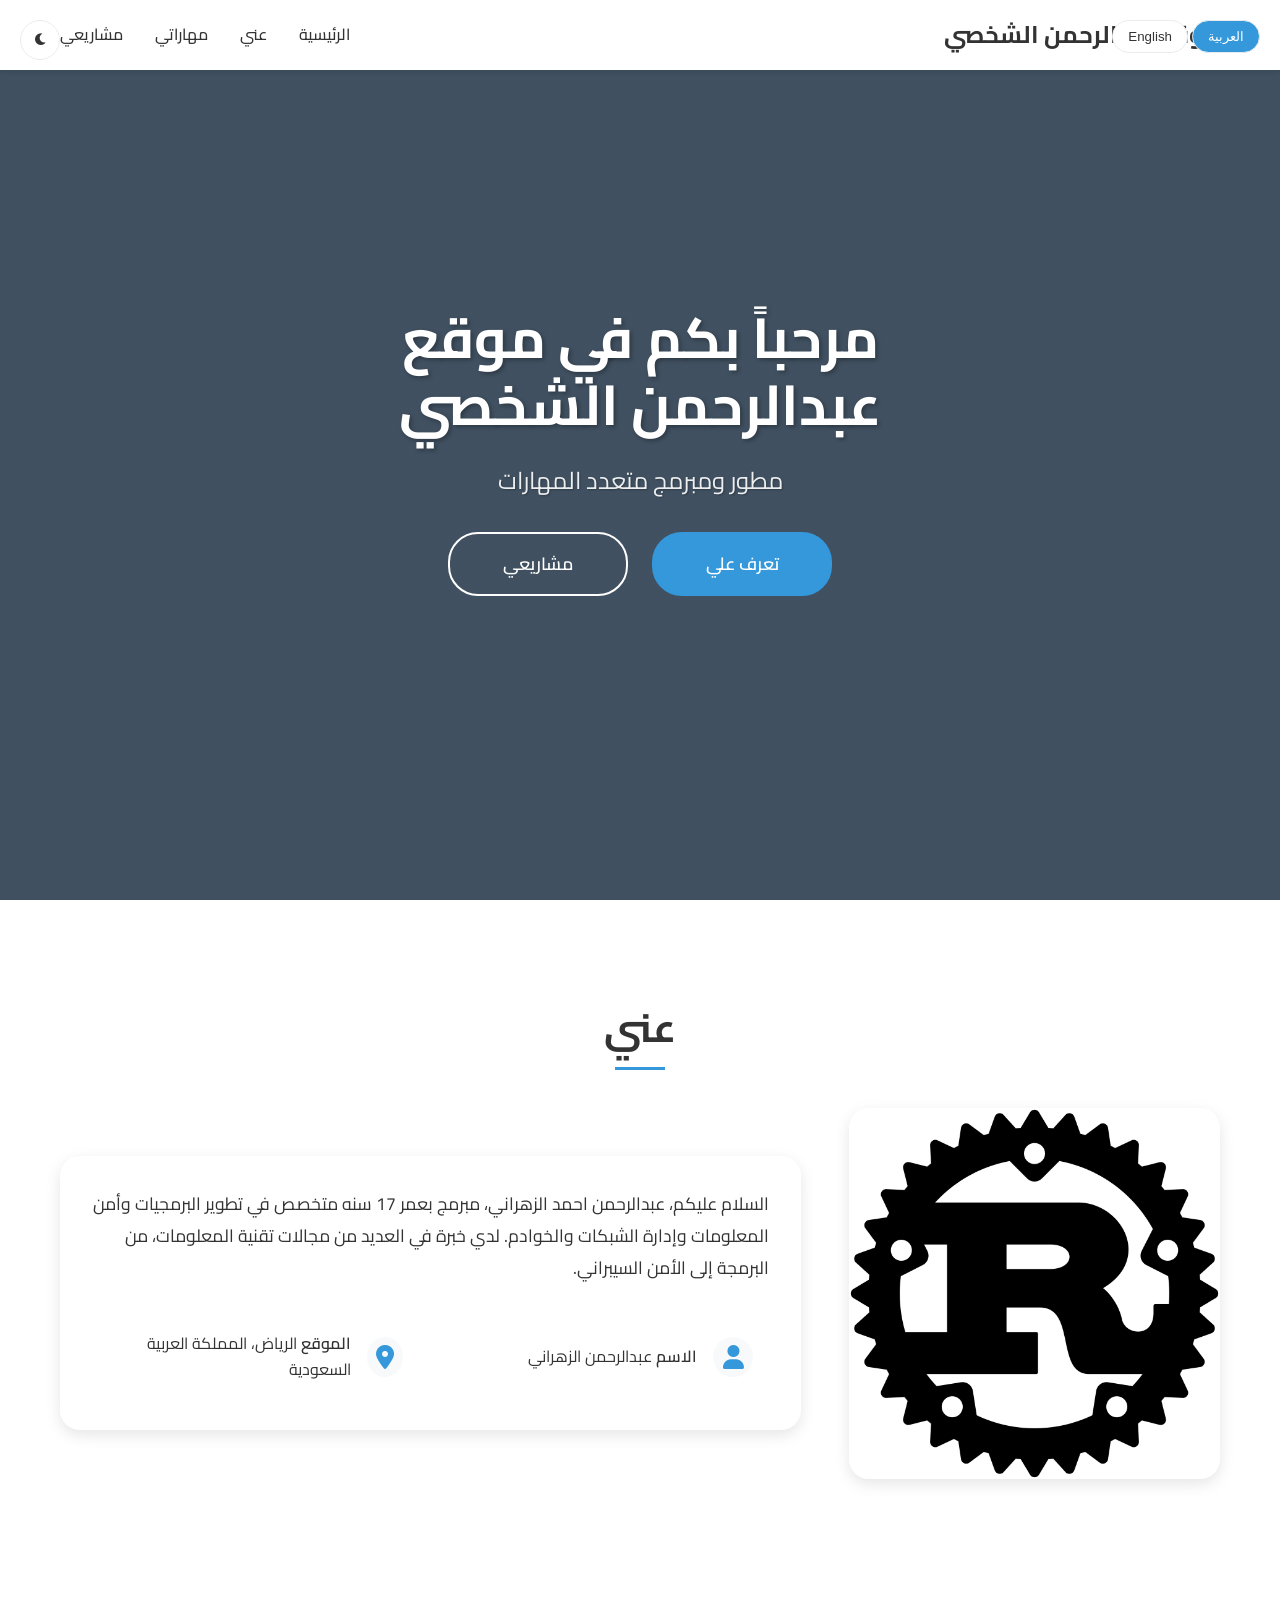
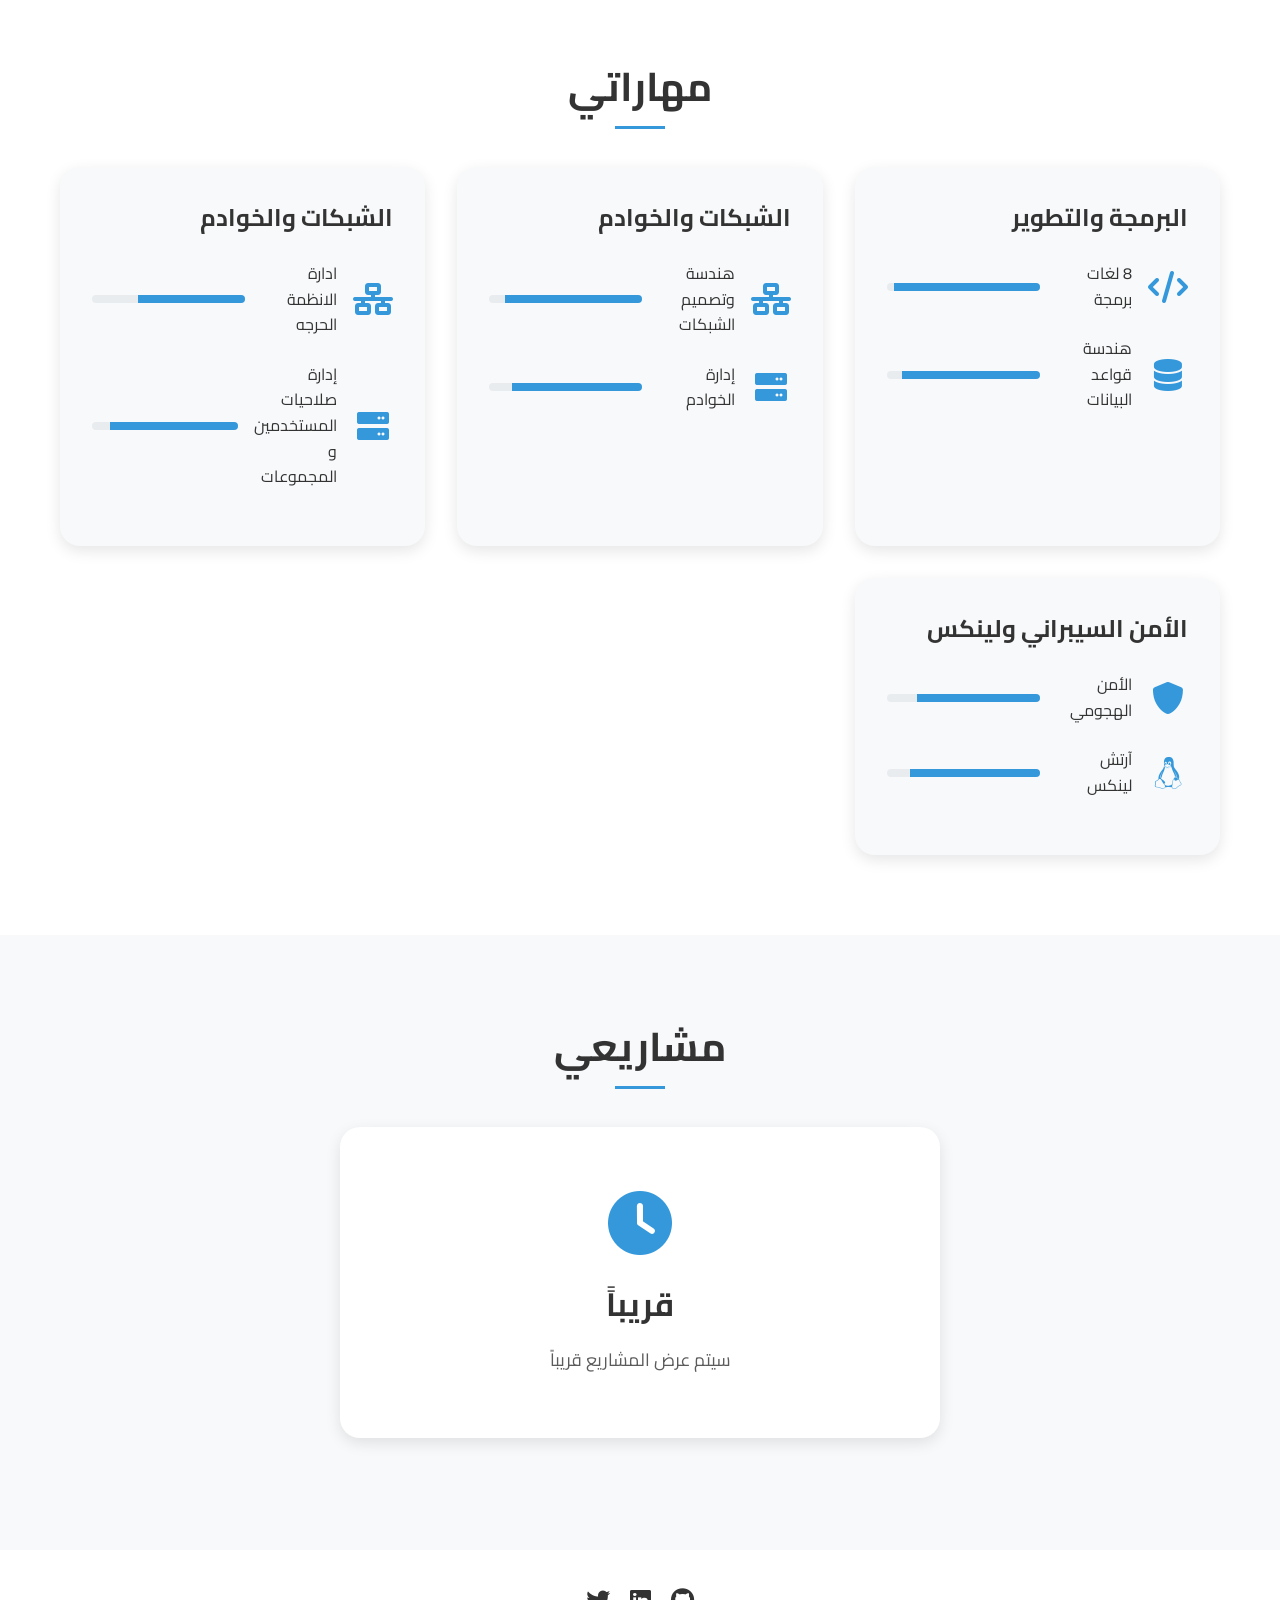
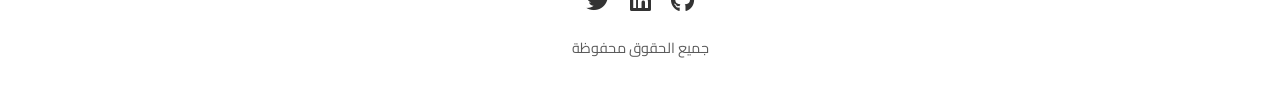
==== commit a2a02ebb: "Update index.html" ====
--- a/index.html
+++ b/index.html
@@ -61,7 +61,7 @@
                     <img src="images/profile.png" alt="Profile Picture" data-ar-alt="الصورة الشخصية" data-en-alt="Profile Picture">
                 </div>
                 <div class="about-text">
-                    <p data-ar="مرحباً، أنا عبدالرحمن الزهراني، مبرمج شغوف بعمر 16 عاماً. متخصص في تطوير البرمجيات وأمن المعلومات وإدارة الشبكات والخوادم. أمتلك خبرة في العديد من مجالات تقنية المعلومات، من البرمجة إلى الأمن السيبراني." 
+                    <p data-ar="السلام عليكم، عبدالرحمن احمد الزهراني، مبرمج بعمر 17 سنه متخصص في تطوير البرمجيات وأمن المعلومات وإدارة الشبكات والخوادم. لدي خبرة في العديد من مجالات تقنية المعلومات، من البرمجة إلى الأمن السيبراني." 
                        data-en="Hi, I'm Abdulrahman Al-Zahrani, a 16-year-old passionate programmer. Specialized in software development, information security, and network & server administration. I have experience in various IT fields, from programming to cybersecurity.">
                         السلام عليكم، عبدالرحمن احمد الزهراني، مبرمج بعمر 17 سنه متخصص في تطوير البرمجيات وأمن المعلومات وإدارة الشبكات والخوادم. لدي خبرة في العديد من مجالات تقنية المعلومات، من البرمجة إلى الأمن السيبراني.
                     </p>
@@ -128,12 +128,12 @@
                     <div class="skill-items">
                         <div class="skill-item">
                             <i class="fas fa-network-wired" data-ar-title="الشبكات" data-en-title="Networks"></i>
-                            <span data-ar="هندسة وتصميم الشبكات" data-en="Network Engineering & Design">ادارة الانظمة الحرجه</span>
+                            <span data-ar="ادارة الانظمة الحرجه" data-en="Network Engineering & Design">ادارة الانظمة الحرجه</span>
                             <div class="progress-bar"><div class="progress" style="width: 70%"></div></div>
                         </div>
                         <div class="skill-item">
                             <i class="fas fa-server" data-ar-title="الخوادم" data-en-title="Servers"></i>
-                            <span data-ar="إدارة الخوادم" data-en="Server Administration">إدارة صلاحيات المستخدمين و المجموعات</span>
+                            <span data-ar="إدارة صلاحيات المستخدمين و المجموعات" data-en="Server Administration">إدارة صلاحيات المستخدمين و المجموعات</span>
                             <div class="progress-bar"><div class="progress" style="width: 88%"></div></div>
                         </div>
                     </div>
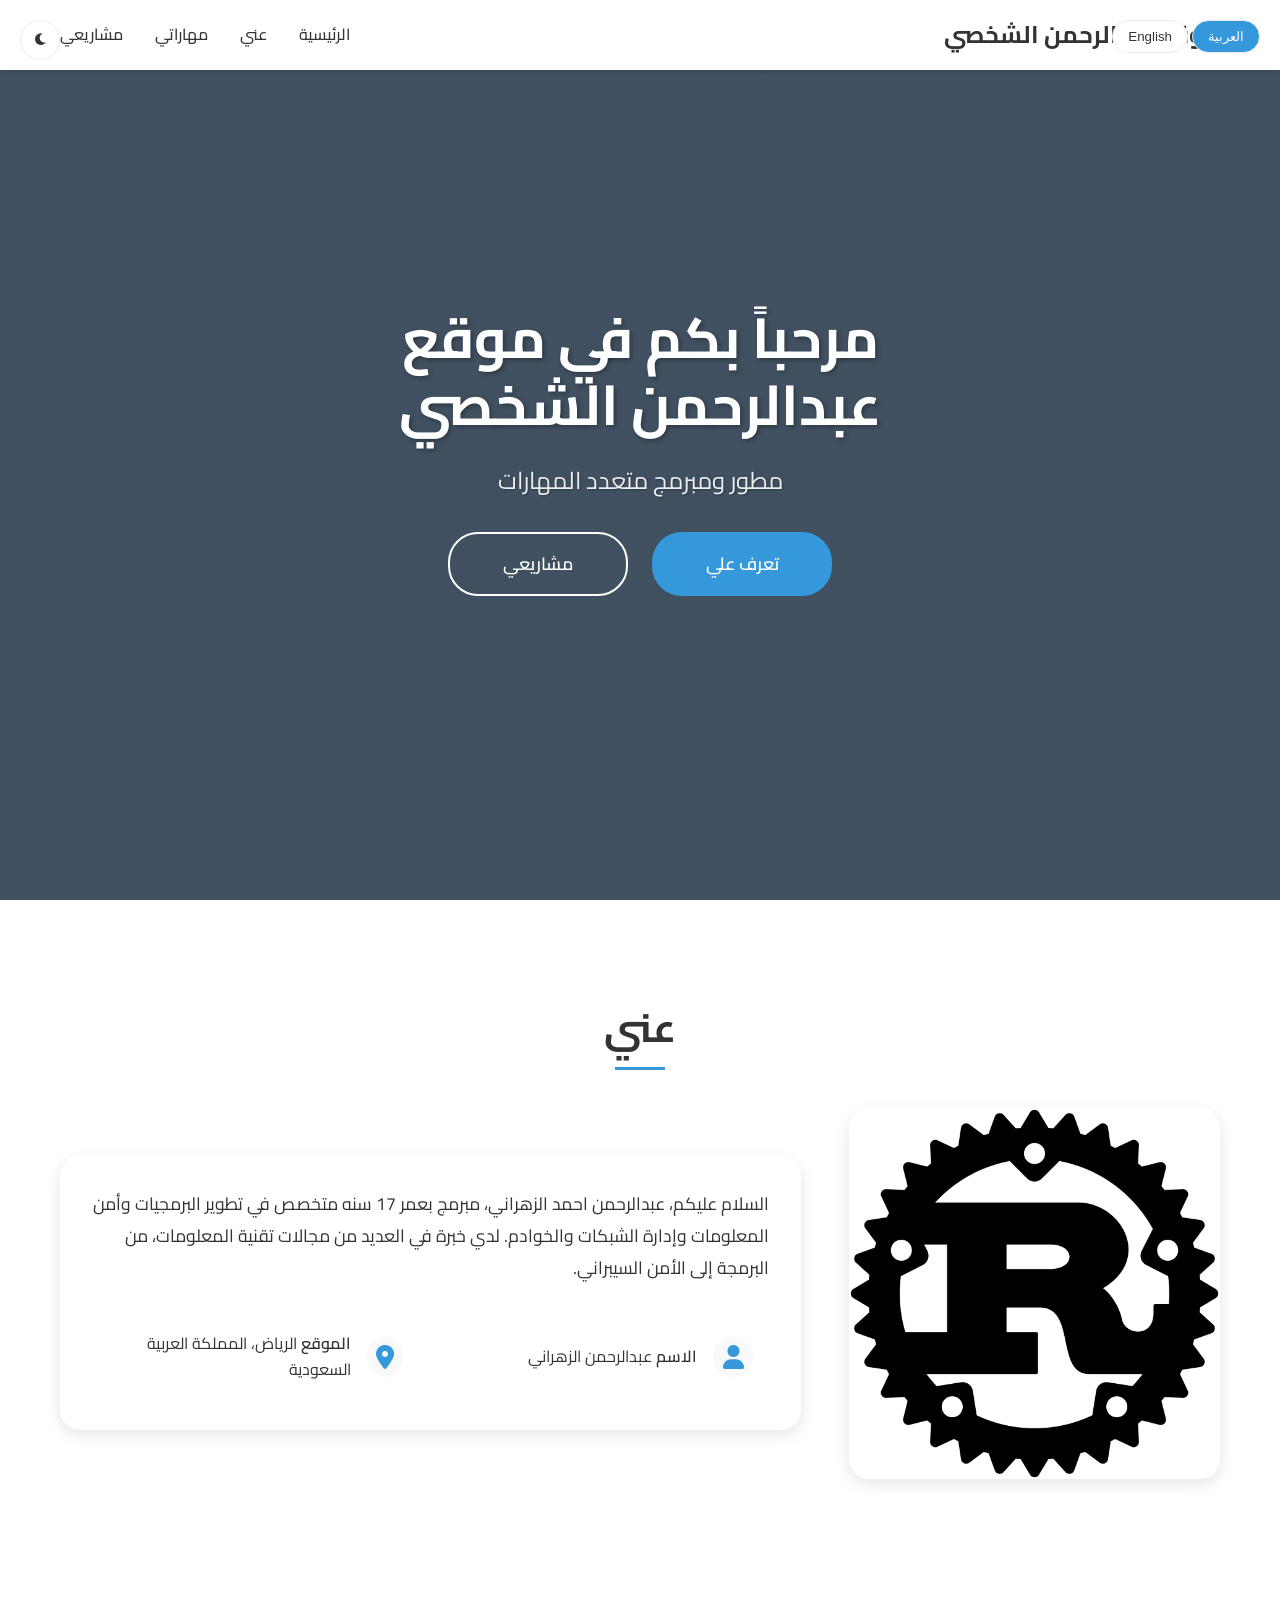
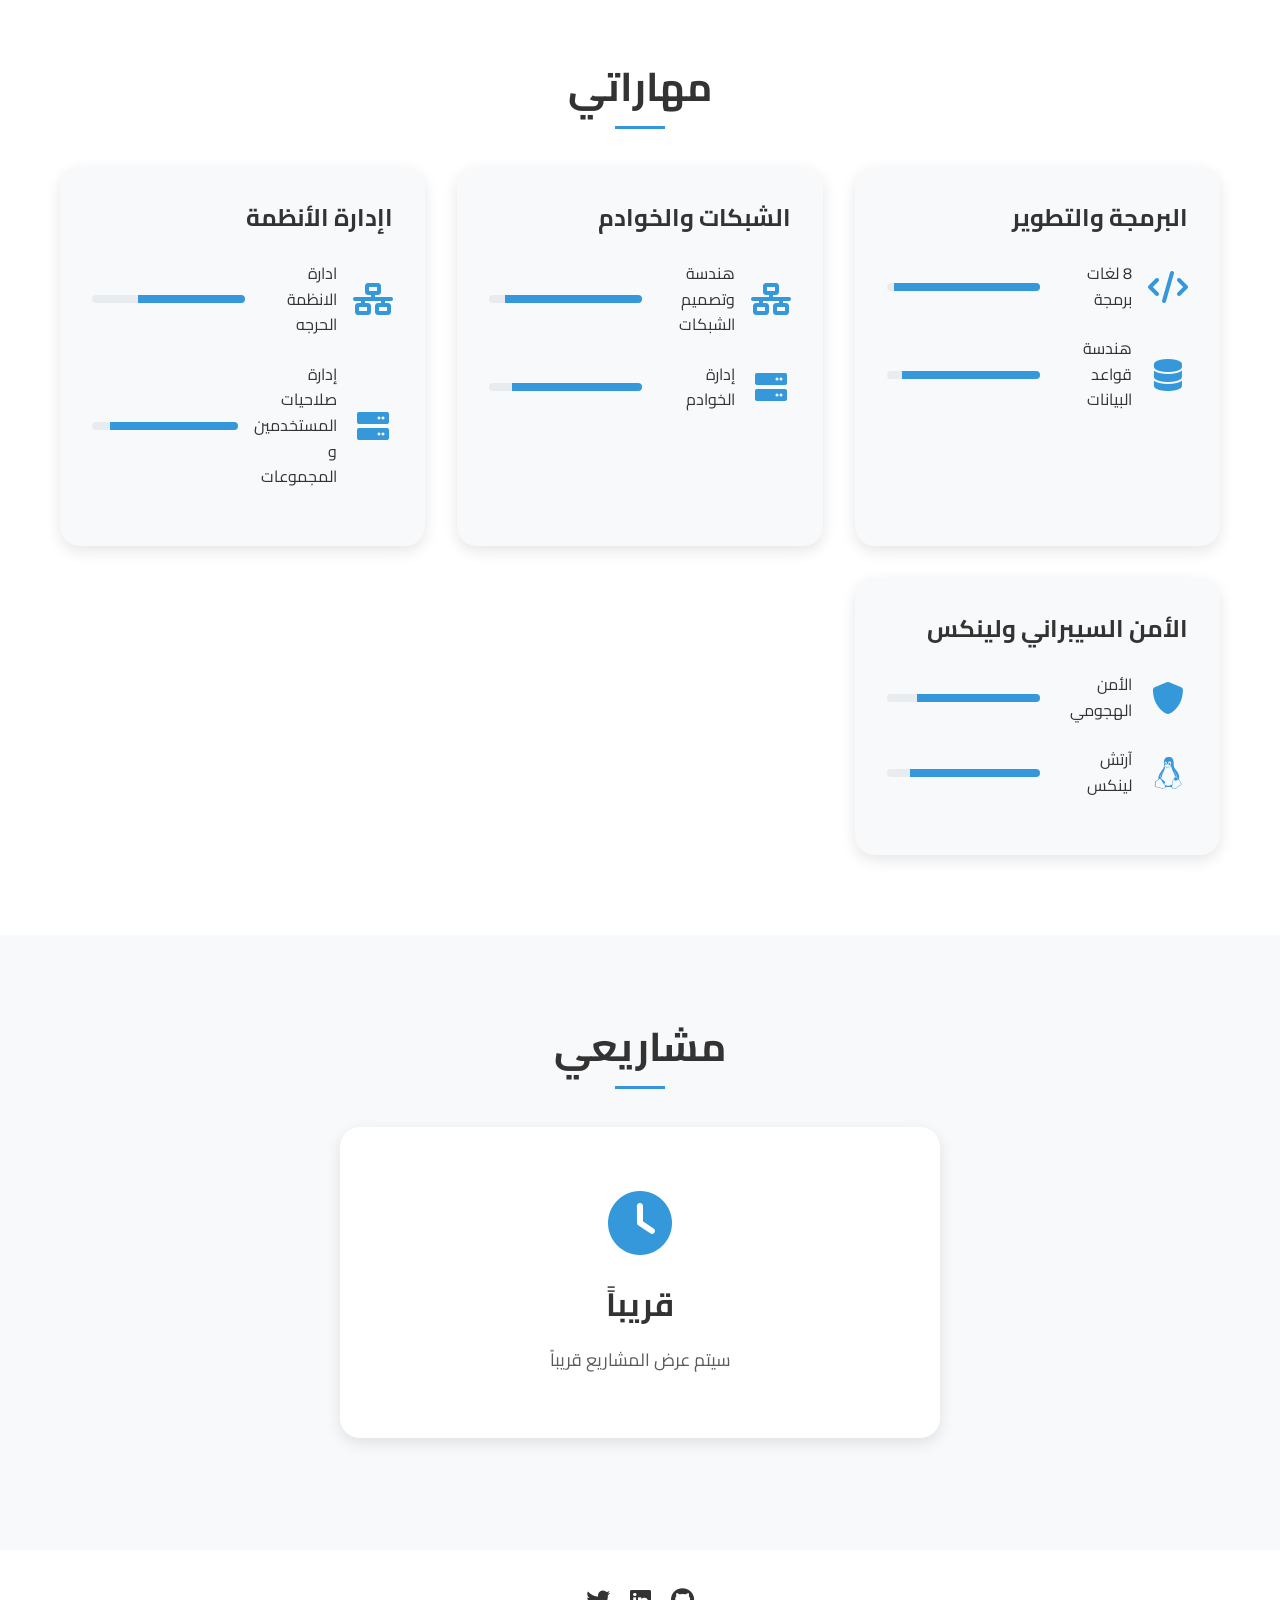
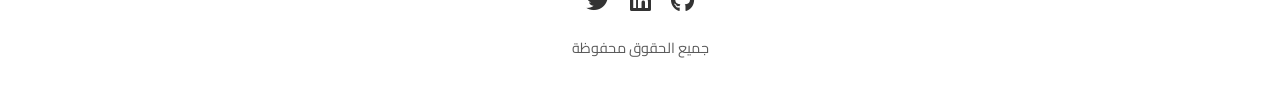
==== commit a22052b6: "Restore index.html to original state" ====
--- a/index.html
+++ b/index.html
@@ -124,7 +124,7 @@
                 </div>
 
                   <div class="skill-category">
-                    <h3 data-ar="الشبكات والخوادم" data-en="Networks & Servers">الانظمة الحكوميه والحرجة | IBM Z/OS & IBM I</h3>
+                    <h3 data-ar="اإدارة الأنظمة" data-en="Networks & Servers">الانظمة الحكوميه والحرجة | IBM Z/OS & IBM I</h3>
                     <div class="skill-items">
                         <div class="skill-item">
                             <i class="fas fa-network-wired" data-ar-title="الشبكات" data-en-title="Networks"></i>
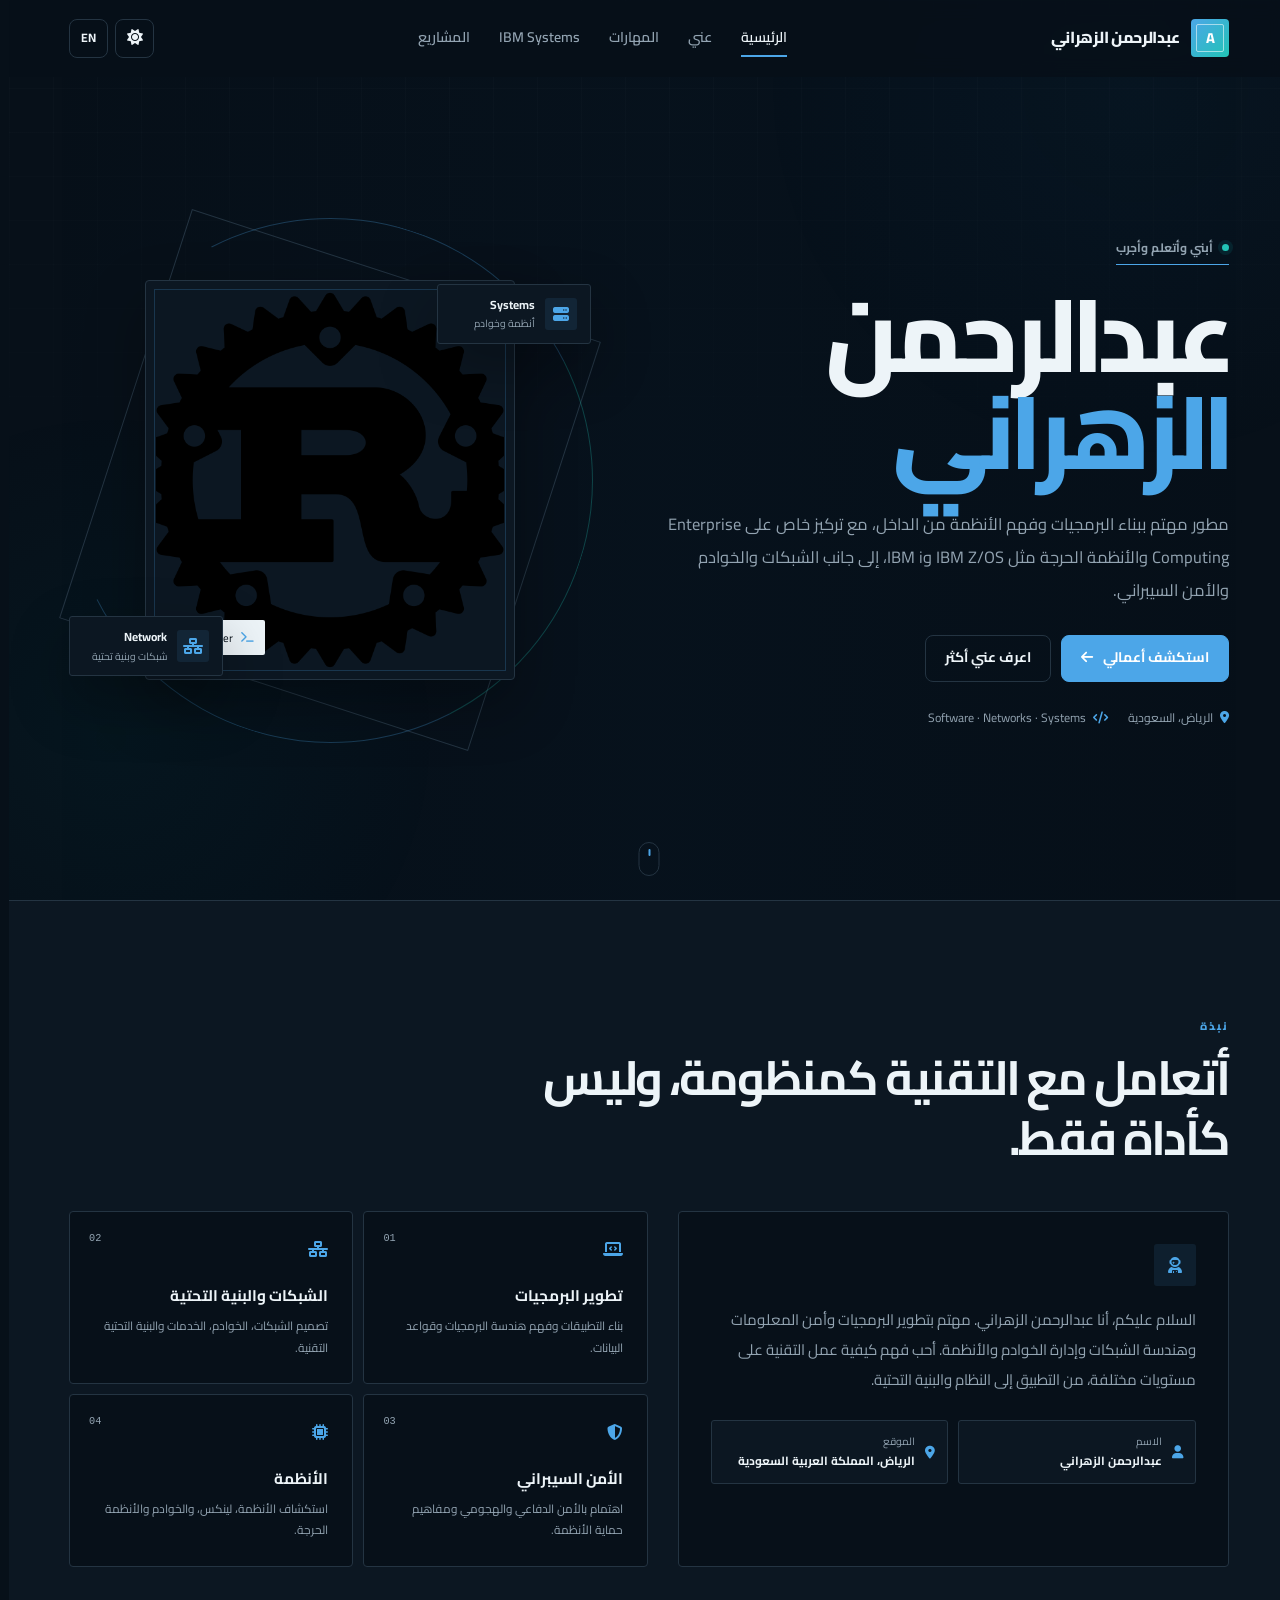
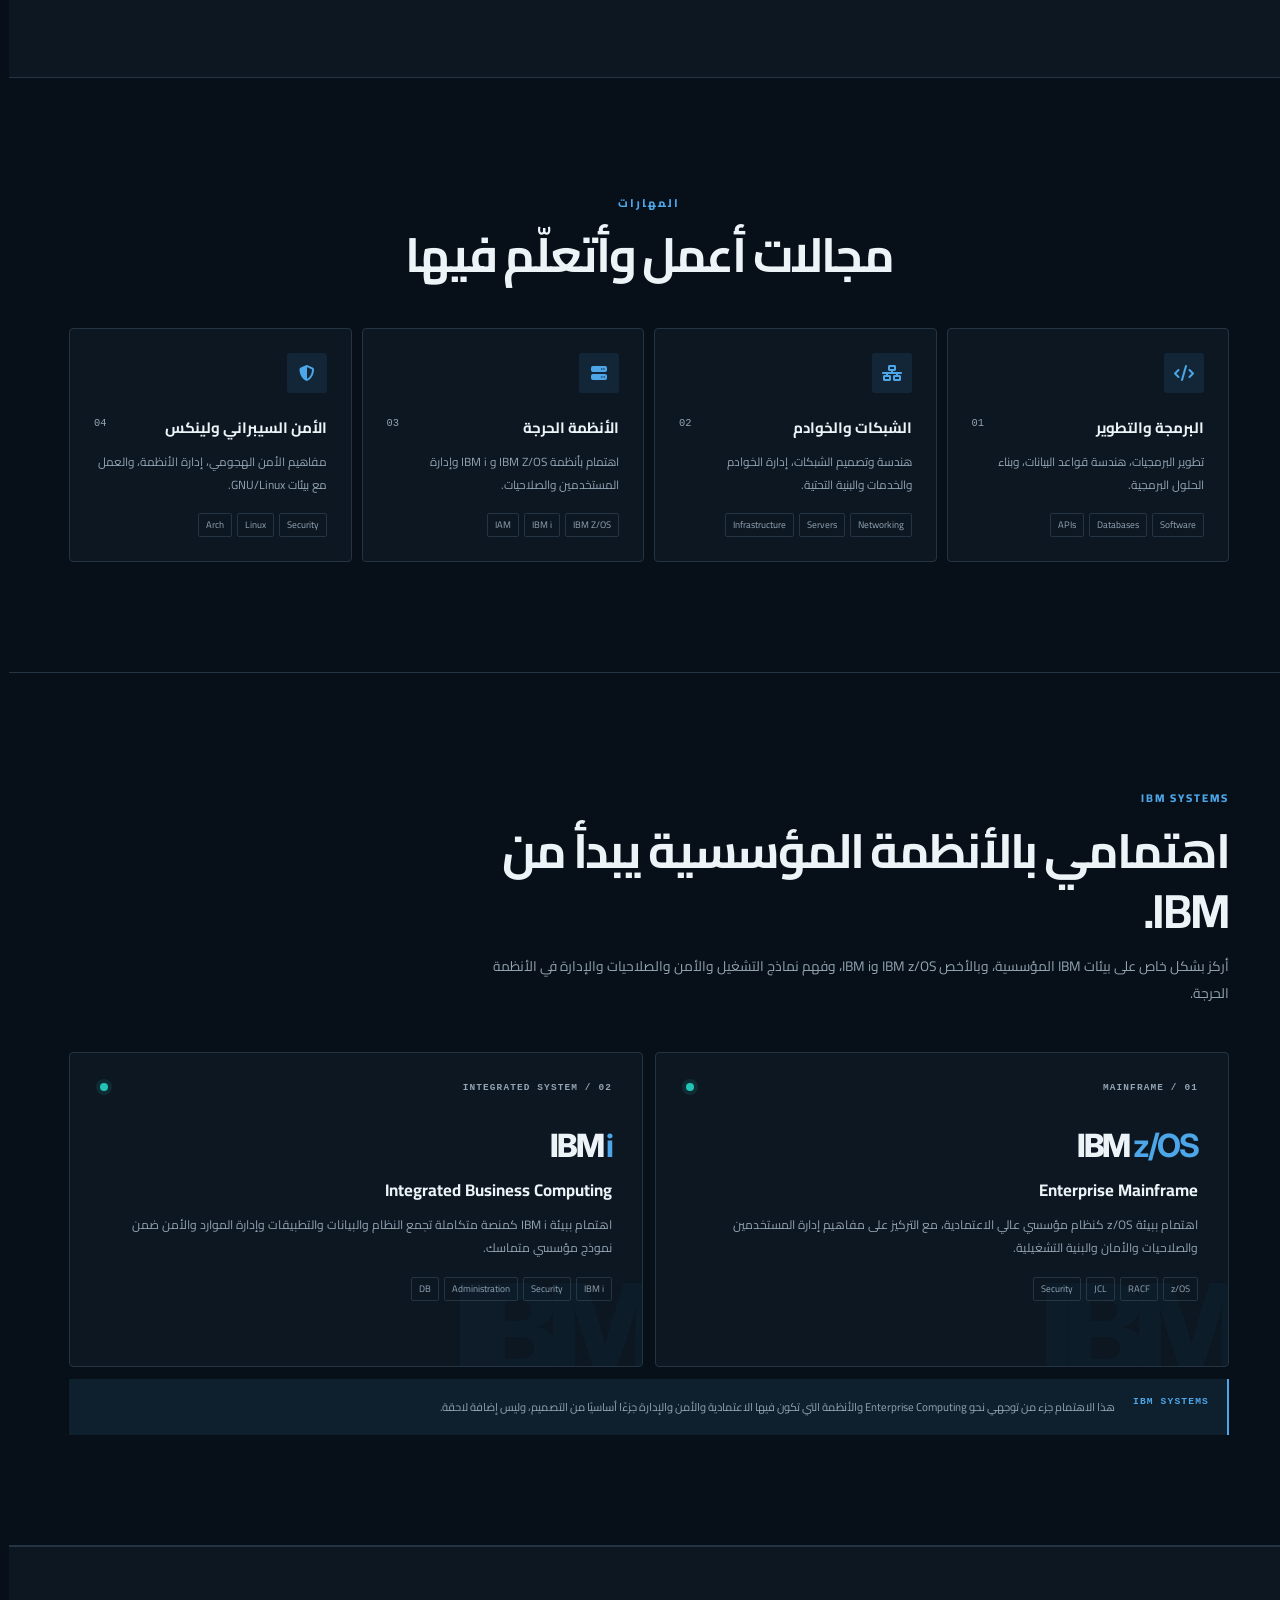
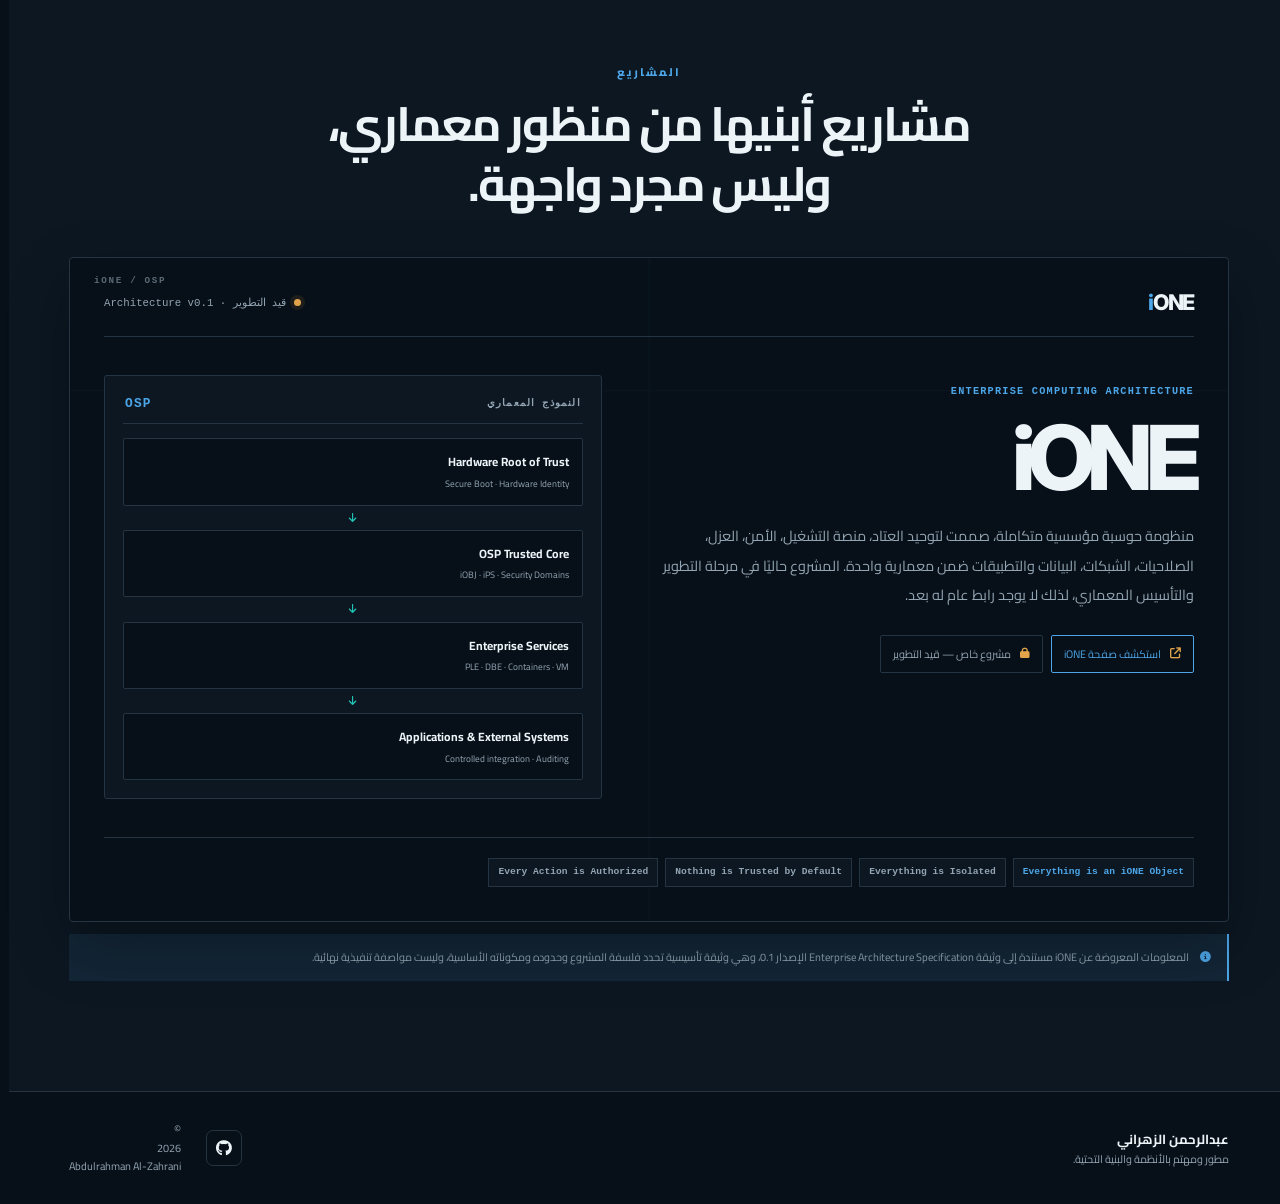
==== commit 3878b4dc: "Add files via upload" ====
--- a/index.html
+++ b/index.html
@@ -1,187 +1,196 @@
-<!DOCTYPE html>
-<html lang="ar" dir="rtl">
-<head>
-    <meta charset="UTF-8">
-    <meta name="viewport" content="width=device-width, initial-scale=1.0">
-    <title data-ar="موقع عبدالرحمن الشخصي" data-en="Abdulrahman's Portfolio">موقع عبدالرحمن الشخصي</title>
-    <link rel="stylesheet" href="css/style.css">
-    <link rel="stylesheet" href="https://cdnjs.cloudflare.com/ajax/libs/font-awesome/6.0.0/css/all.min.css">
-    <link href="https://fonts.googleapis.com/css2?family=Cairo:wght@400;600;700&family=Poppins:wght@400;500;600;700&display=swap" rel="stylesheet">
-</head>
-<body class="light-mode">
-    <!-- Language & Theme Switchers -->
-    <div class="top-controls">
-        <div class="theme-switcher">
-            <button class="theme-btn" id="theme-toggle" aria-label="Toggle Theme">
-                <i class="fas fa-moon" data-ar-title="تغيير المظهر" data-en-title="Toggle Theme"></i>
-            </button>
-        </div>
-        <div class="language-switcher">
-            <button class="lang-btn active" data-lang="ar">العربية</button>
-            <button class="lang-btn" data-lang="en">English</button>
-        </div>
-    </div>
-
-    <!-- Navbar -->
-    <nav class="navbar">
-        <div class="container">
-            <div class="logo" data-ar="موقع عبدالرحمن الشخصي" data-en="Abdulrahman's Portfolio">موقع عبدالرحمن الشخصي</div>
-            <ul class="nav-links">
-                <li><a href="#home" data-ar="الرئيسية" data-en="Home">الرئيسية</a></li>
-                <li><a href="#about" data-ar="عني" data-en="About">عني</a></li>
-                <li><a href="#skills" data-ar="مهاراتي" data-en="Skills">مهاراتي</a></li>
-                <li><a href="#projects" data-ar="مشاريعي" data-en="Projects">مشاريعي</a></li>
-            </ul>
-            <div class="mobile-menu">
-                <i class="fas fa-bars" data-ar-title="القائمة" data-en-title="Menu"></i>
-            </div>
-        </div>
-    </nav>
-
-    <!-- Hero Section -->
-    <section id="home" class="hero">
-        <div class="container">
-            <div class="hero-content">
-                <h1 data-ar="مرحباً بكم في موقع عبدالرحمن الشخصي" data-en="Welcome to Abdulrahman's Portfolio">مرحباً بكم في موقع عبدالرحمن الشخصي</h1>
-                <p class="subtitle" data-ar="مطور ومبرمج متعدد المهارات" data-en="Multi-skilled Developer & Programmer">مطور ومبرمج متعدد المهارات</p>
-                <div class="hero-buttons">
-                    <a href="#about" class="cta-button primary" data-ar="تعرف علي" data-en="About Me">تعرف علي</a>
-                    <a href="#projects" class="cta-button secondary" data-ar="مشاريعي" data-en="My Projects">مشاريعي</a>
-                </div>
-            </div>
-        </div>
-    </section>
-
-    <!-- About Section -->
-    <section id="about" class="about">
-        <div class="container">
-            <h2 class="section-title" data-ar="عني" data-en="About Me">عني</h2>
-            <div class="about-content">
-                <div class="about-image">
-                    <img src="images/profile.png" alt="Profile Picture" data-ar-alt="الصورة الشخصية" data-en-alt="Profile Picture">
-                </div>
-                <div class="about-text">
-                    <p data-ar="السلام عليكم، عبدالرحمن احمد الزهراني، مبرمج بعمر 17 سنه متخصص في تطوير البرمجيات وأمن المعلومات وإدارة الشبكات والخوادم. لدي خبرة في العديد من مجالات تقنية المعلومات، من البرمجة إلى الأمن السيبراني." 
-                       data-en="Hi, I'm Abdulrahman Al-Zahrani, a 16-year-old passionate programmer. Specialized in software development, information security, and network & server administration. I have experience in various IT fields, from programming to cybersecurity.">
-                        السلام عليكم، عبدالرحمن احمد الزهراني، مبرمج بعمر 17 سنه متخصص في تطوير البرمجيات وأمن المعلومات وإدارة الشبكات والخوادم. لدي خبرة في العديد من مجالات تقنية المعلومات، من البرمجة إلى الأمن السيبراني.
-                    </p>
-                    <div class="personal-info">
-                        <div class="info-item">
-                            <i class="fas fa-user" data-ar-title="الاسم" data-en-title="Name"></i>
-                            <div class="info-text">
-                                <span data-ar="الاسم" data-en="Name">الاسم</span>
-                                <span data-ar="عبدالرحمن الزهراني" data-en="Abdulrahman Al-Zahrani">عبدالرحمن احمد الزهراني</span>
-                            </div>
-                        </div>
-                        <div class="info-item">
-                            <i class="fas fa-map-marker-alt" data-ar-title="الموقع" data-en-title="Location"></i>
-                            <div class="info-text">
-                                <span data-ar="الموقع" data-en="Location">الموقع</span>
-                                <span data-ar="الرياض، المملكة العربية السعودية" data-en="Riyadh, Saudi Arabia">الرياض، المملكة العربية السعودية</span>
-                            </div>
-                        </div>
-                    </div>
-                </div>
-            </div>
-        </div>
-    </section>
-
-    <!-- Skills Section -->
-    <section id="skills" class="skills">
-        <div class="container">
-            <h2 class="section-title" data-ar="مهاراتي" data-en="My Skills">مهاراتي</h2>
-            <div class="skills-grid">
-                <div class="skill-category">
-                    <h3 data-ar="البرمجة والتطوير" data-en="Programming & Development">البرمجة والتطوير</h3>
-                    <div class="skill-items">
-                        <div class="skill-item">
-                            <i class="fas fa-code" data-ar-title="لغات البرمجة" data-en-title="Programming Languages"></i>
-                            <span data-ar="8 لغات برمجة" data-en="8 Programming Languages">8 لغات برمجة</span>
-                            <div class="progress-bar"><div class="progress" style="width: 95%"></div></div>
-                        </div>
-                        <div class="skill-item">
-                            <i class="fas fa-database" data-ar-title="قواعد البيانات" data-en-title="Databases"></i>
-                            <span data-ar="هندسة قواعد البيانات" data-en="Database Engineering">هندسة قواعد البيانات</span>
-                            <div class="progress-bar"><div class="progress" style="width: 90%"></div></div>
-                        </div>
-                    </div>
-                </div>
-
-                <div class="skill-category">
-                    <h3 data-ar="الشبكات والخوادم" data-en="Networks & Servers">الشبكات والخوادم</h3>
-                    <div class="skill-items">
-                        <div class="skill-item">
-                            <i class="fas fa-network-wired" data-ar-title="الشبكات" data-en-title="Networks"></i>
-                            <span data-ar="هندسة وتصميم الشبكات" data-en="Network Engineering & Design">هندسة وتصميم الشبكات</span>
-                            <div class="progress-bar"><div class="progress" style="width: 90%"></div></div>
-                        </div>
-                        <div class="skill-item">
-                            <i class="fas fa-server" data-ar-title="الخوادم" data-en-title="Servers"></i>
-                            <span data-ar="إدارة الخوادم" data-en="Server Administration">إدارة الخوادم</span>
-                            <div class="progress-bar"><div class="progress" style="width: 85%"></div></div>
-                        </div>
-                    </div>
-                </div>
-
-                  <div class="skill-category">
-                    <h3 data-ar="اإدارة الأنظمة" data-en="Networks & Servers">الانظمة الحكوميه والحرجة | IBM Z/OS & IBM I</h3>
-                    <div class="skill-items">
-                        <div class="skill-item">
-                            <i class="fas fa-network-wired" data-ar-title="الشبكات" data-en-title="Networks"></i>
-                            <span data-ar="ادارة الانظمة الحرجه" data-en="Network Engineering & Design">ادارة الانظمة الحرجه</span>
-                            <div class="progress-bar"><div class="progress" style="width: 70%"></div></div>
-                        </div>
-                        <div class="skill-item">
-                            <i class="fas fa-server" data-ar-title="الخوادم" data-en-title="Servers"></i>
-                            <span data-ar="إدارة صلاحيات المستخدمين و المجموعات" data-en="Server Administration">إدارة صلاحيات المستخدمين و المجموعات</span>
-                            <div class="progress-bar"><div class="progress" style="width: 88%"></div></div>
-                        </div>
-                    </div>
-                </div>
-
-                <div class="skill-category">
-                    <h3 data-ar="الأمن السيبراني ولينكس" data-en="Cybersecurity & Linux">الأمن السيبراني GNU/Linux</h3>
-                    <div class="skill-items">
-                        <div class="skill-item">
-                            <i class="fas fa-shield-alt" data-ar-title="الأمن السيبراني" data-en-title="Cybersecurity"></i>
-                            <span data-ar="الأمن الهجومي" data-en="Offensive Security">الأمن الهجومي</span>
-                            <div class="progress-bar"><div class="progress" style="width: 80%"></div></div>
-                        </div>
-                        <div class="skill-item">
-                            <i class="fab fa-linux" data-ar-title="لينكس" data-en-title="Linux"></i>
-                            <span data-ar="آرتش لينكس" data-en="Arch Linux">GNU/Linux</span>
-                            <div class="progress-bar"><div class="progress" style="width: 85%"></div></div>
-                        </div>
-                    </div>
-                </div>
-            </div>
-        </div>
-    </section>
-
-    <!-- Projects Section -->
-    <section id="projects" class="projects">
-        <div class="container">
-            <h2 class="section-title" data-ar="مشاريعي" data-en="My Projects">مشاريعي</h2>
-            <div class="coming-soon">
-                <i class="fas fa-clock" data-ar-title="قريباً" data-en-title="Coming Soon"></i>
-                <h3 data-ar="قريباً" data-en="Coming Soon">قريباً</h3>
-                <p data-ar="سيتم عرض المشاريع قريباً" data-en="Projects will be available soon">سيتم عرض المشاريع قريباً</p>
-            </div>
-        </div>
-    </section>
-
-    <!-- Footer -->
-    <footer>
-        <div class="container">
-            <div class="social-links">
-                <a href="#" target="_blank" data-ar-title="جيثب" data-en-title="GitHub"><i class="fab fa-github"></i></a>
-                <a href="#" target="_blank" data-ar-title="لينكد إن" data-en-title="LinkedIn"><i class="fab fa-linkedin"></i></a>
-                <a href="#" target="_blank" data-ar-title="تويتر" data-en-title="Twitter"><i class="fab fa-twitter"></i></a>
-            </div>
-            <p class="copyright" data-ar="جميع الحقوق محفوظة" data-en="All Rights Reserved">&copy; 2024 - <span data-ar="جميع الحقوق محفوظة" data-en="All Rights Reserved">جميع الحقوق محفوظة</span></p>
-        </div>
-    </footer>
-
-    <script src="js/main.js"></script>
-</body>
-</html> 
+<!DOCTYPE html>
+<html lang="ar" dir="rtl">
+<head>
+  <meta charset="UTF-8">
+  <meta name="viewport" content="width=device-width, initial-scale=1.0, viewport-fit=cover">
+  <meta name="description" content="الموقع الشخصي لعبدالرحمن الزهراني — تطوير البرمجيات، الشبكات، الخوادم والأمن السيبراني.">
+  <meta name="theme-color" content="#0b0f19">
+  <title data-ar="عبدالرحمن الزهراني | مطور ومهتم بالتقنية" data-en="Abdulrahman Al-Zahrani | Developer & Technology Enthusiast">عبدالرحمن الزهراني | مطور ومهتم بالتقنية</title>
+  <link rel="preconnect" href="https://fonts.googleapis.com">
+  <link rel="preconnect" href="https://fonts.gstatic.com" crossorigin>
+  <link href="https://fonts.googleapis.com/css2?family=Cairo:wght@400;500;600;700;800&family=Inter:wght@400;500;600;700;800&display=swap" rel="stylesheet">
+  <link rel="stylesheet" href="https://cdnjs.cloudflare.com/ajax/libs/font-awesome/6.7.2/css/all.min.css">
+  <link rel="stylesheet" href="css/style.css">
+</head>
+<body>
+  <div class="site-bg" aria-hidden="true"><span></span><span></span></div>
+
+  <header class="navbar" id="navbar">
+    <div class="container nav-inner">
+      <a class="brand" href="#home" aria-label="Home">
+        <span class="brand-mark">A</span>
+        <span class="brand-name" data-ar="عبدالرحمن الزهراني" data-en="Abdulrahman Al-Zahrani">عبدالرحمن الزهراني</span>
+      </a>
+
+      <nav class="nav-links" id="nav-links" aria-label="Main navigation">
+        <a href="#home" class="nav-link active" data-ar="الرئيسية" data-en="Home">الرئيسية</a>
+        <a href="#about" class="nav-link" data-ar="عني" data-en="About">عني</a>
+        <a href="#skills" class="nav-link" data-ar="المهارات" data-en="Skills">المهارات</a>
+        <a href="#ibm" class="nav-link" data-ar="IBM Systems" data-en="IBM Systems">IBM Systems</a>
+        <a href="#projects" class="nav-link" data-ar="المشاريع" data-en="Projects">المشاريع</a>
+      </nav>
+
+      <div class="nav-actions">
+        <button class="icon-btn" id="theme-toggle" type="button" aria-label="Toggle theme" title="Toggle theme"><i class="fa-solid fa-moon"></i></button>
+        <button class="lang-toggle" id="lang-toggle" type="button" aria-label="Change language"><span>EN</span></button>
+        <button class="menu-btn" id="menu-toggle" type="button" aria-label="Open menu" aria-expanded="false"><i class="fa-solid fa-bars"></i></button>
+      </div>
+    </div>
+  </header>
+
+  <main>
+    <section class="hero section" id="home">
+      <div class="container hero-grid">
+        <div class="hero-copy reveal">
+          <div class="eyebrow"><span class="status-dot"></span><span data-ar="أبني وأتعلم وأجرب" data-en="Building, learning & experimenting">أبني وأتعلم وأجرب</span></div>
+          <h1><span data-ar="عبدالرحمن" data-en="Abdulrahman">عبدالرحمن</span><br><span class="gradient-text" data-ar="الزهراني" data-en="Al-Zahrani">الزهراني</span></h1>
+          <p class="hero-lead" data-ar="مطور مهتم ببناء البرمجيات وفهم الأنظمة من الداخل، مع تركيز خاص على Enterprise Computing والأنظمة الحرجة مثل IBM Z/OS وIBM i، إلى جانب الشبكات والخوادم والأمن السيبراني." data-en="A developer focused on software and systems engineering, with a particular interest in enterprise computing and critical platforms such as IBM Z/OS and IBM i, alongside networks, servers, and cybersecurity.">مطور مهتم ببناء البرمجيات وفهم الأنظمة من الداخل، مع تركيز خاص على Enterprise Computing والأنظمة الحرجة مثل IBM Z/OS وIBM i، إلى جانب الشبكات والخوادم والأمن السيبراني.</p>
+          <div class="hero-actions">
+            <a class="btn btn-primary" href="ione.html"><span data-ar="استكشف أعمالي" data-en="Explore my work">استكشف أعمالي</span><i class="fa-solid fa-arrow-left"></i></a>
+            <a class="btn btn-ghost" href="#about"><span data-ar="اعرف عني أكثر" data-en="Learn more about me">اعرف عني أكثر</span></a>
+          </div>
+          <div class="hero-meta">
+            <span><i class="fa-solid fa-location-dot"></i><span data-ar="الرياض، السعودية" data-en="Riyadh, Saudi Arabia">الرياض، السعودية</span></span>
+            <span><i class="fa-solid fa-code"></i><span data-ar="Software · Networks · Systems" data-en="Software · Networks · Systems">Software · Networks · Systems</span></span>
+          </div>
+        </div>
+
+        <div class="hero-visual reveal delay-1">
+          <div class="profile-orbit orbit-one"></div><div class="profile-orbit orbit-two"></div>
+          <div class="profile-card">
+            <div class="profile-glow"></div>
+            <img src="images/profile.png" alt="عبدالرحمن الزهراني" data-ar-alt="الصورة الشخصية لعبدالرحمن الزهراني" data-en-alt="Abdulrahman Al-Zahrani profile picture">
+            <div class="profile-badge"><i class="fa-solid fa-terminal"></i><span>Developer</span></div>
+          </div>
+          <div class="floating-card floating-card-top"><i class="fa-solid fa-server"></i><div><strong>Systems</strong><small data-ar="أنظمة وخوادم" data-en="Systems & servers">أنظمة وخوادم</small></div></div>
+          <div class="floating-card floating-card-bottom"><i class="fa-solid fa-network-wired"></i><div><strong>Network</strong><small data-ar="شبكات وبنية تحتية" data-en="Networks & infrastructure">شبكات وبنية تحتية</small></div></div>
+        </div>
+      </div>
+      <a class="scroll-hint" href="#about" aria-label="Scroll"><span></span></a>
+    </section>
+
+    <section class="section about-section" id="about">
+      <div class="container">
+        <div class="section-heading reveal"><span class="section-kicker" data-ar="نبذة" data-en="ABOUT">نبذة</span><h2 data-ar="أتعامل مع التقنية كمنظومة، وليس كأداة فقط." data-en="I approach technology as a system, not just a tool.">أتعامل مع التقنية كمنظومة، وليس كأداة فقط.</h2></div>
+        <div class="about-grid">
+          <article class="about-card reveal">
+            <div class="about-card-icon"><i class="fa-solid fa-user-astronaut"></i></div>
+            <p data-ar="السلام عليكم، أنا عبدالرحمن الزهراني. مهتم بتطوير البرمجيات وأمن المعلومات وهندسة الشبكات وإدارة الخوادم والأنظمة. أحب فهم كيفية عمل التقنية على مستويات مختلفة، من التطبيق إلى النظام والبنية التحتية." data-en="Hi, I'm Abdulrahman Al-Zahrani. I'm interested in software development, information security, network engineering, servers, and systems administration. I enjoy understanding how technology works across different layers, from applications to systems and infrastructure.">السلام عليكم، أنا عبدالرحمن الزهراني. مهتم بتطوير البرمجيات وأمن المعلومات وهندسة الشبكات وإدارة الخوادم والأنظمة. أحب فهم كيفية عمل التقنية على مستويات مختلفة، من التطبيق إلى النظام والبنية التحتية.</p>
+            <div class="info-grid">
+              <div class="info-chip"><i class="fa-solid fa-user"></i><div><small data-ar="الاسم" data-en="Name">الاسم</small><strong data-ar="عبدالرحمن الزهراني" data-en="Abdulrahman Al-Zahrani">عبدالرحمن الزهراني</strong></div></div>
+              <div class="info-chip"><i class="fa-solid fa-location-dot"></i><div><small data-ar="الموقع" data-en="Location">الموقع</small><strong data-ar="الرياض، المملكة العربية السعودية" data-en="Riyadh, Saudi Arabia">الرياض، المملكة العربية السعودية</strong></div></div>
+            </div>
+          </article>
+          <div class="focus-grid reveal delay-1">
+            <div class="focus-card"><span>01</span><i class="fa-solid fa-laptop-code"></i><h3 data-ar="تطوير البرمجيات" data-en="Software Development">تطوير البرمجيات</h3><p data-ar="بناء التطبيقات وفهم هندسة البرمجيات وقواعد البيانات." data-en="Building applications and exploring software architecture and databases.">بناء التطبيقات وفهم هندسة البرمجيات وقواعد البيانات.</p></div>
+            <div class="focus-card"><span>02</span><i class="fa-solid fa-network-wired"></i><h3 data-ar="الشبكات والبنية التحتية" data-en="Networks & Infrastructure">الشبكات والبنية التحتية</h3><p data-ar="تصميم الشبكات، الخوادم، الخدمات والبنية التحتية التقنية." data-en="Networks, servers, services, and infrastructure design.">تصميم الشبكات، الخوادم، الخدمات والبنية التحتية التقنية.</p></div>
+            <div class="focus-card"><span>03</span><i class="fa-solid fa-shield-halved"></i><h3 data-ar="الأمن السيبراني" data-en="Cybersecurity">الأمن السيبراني</h3><p data-ar="اهتمام بالأمن الدفاعي والهجومي ومفاهيم حماية الأنظمة." data-en="An interest in defensive and offensive security and system protection.">اهتمام بالأمن الدفاعي والهجومي ومفاهيم حماية الأنظمة.</p></div>
+            <div class="focus-card"><span>04</span><i class="fa-solid fa-microchip"></i><h3 data-ar="الأنظمة" data-en="Systems">الأنظمة</h3><p data-ar="استكشاف الأنظمة، لينكس، والخوادم والأنظمة الحرجة." data-en="Exploring operating systems, Linux, servers, and critical systems.">استكشاف الأنظمة، لينكس، والخوادم والأنظمة الحرجة.</p></div>
+          </div>
+        </div>
+      </div>
+    </section>
+
+    <section class="section skills-section" id="skills">
+      <div class="container">
+        <div class="section-heading centered reveal"><span class="section-kicker" data-ar="المهارات" data-en="SKILLS">المهارات</span><h2 data-ar="مجالات أعمل وأتعلّم فيها" data-en="Areas I work and learn in">مجالات أعمل وأتعلّم فيها</h2></div>
+        <div class="skills-grid">
+          <article class="skill-card reveal"><div class="skill-icon"><i class="fa-solid fa-code"></i></div><div class="skill-head"><h3 data-ar="البرمجة والتطوير" data-en="Programming & Development">البرمجة والتطوير</h3><span>01</span></div><p data-ar="تطوير البرمجيات، هندسة قواعد البيانات، وبناء الحلول البرمجية." data-en="Software development, database engineering, and building software solutions.">تطوير البرمجيات، هندسة قواعد البيانات، وبناء الحلول البرمجية.</p><div class="tags"><span>Software</span><span>Databases</span><span>APIs</span></div></article>
+          <article class="skill-card reveal delay-1"><div class="skill-icon"><i class="fa-solid fa-network-wired"></i></div><div class="skill-head"><h3 data-ar="الشبكات والخوادم" data-en="Networks & Servers">الشبكات والخوادم</h3><span>02</span></div><p data-ar="هندسة وتصميم الشبكات، إدارة الخوادم والخدمات والبنية التحتية." data-en="Network engineering and design, server administration, services, and infrastructure.">هندسة وتصميم الشبكات، إدارة الخوادم والخدمات والبنية التحتية.</p><div class="tags"><span>Networking</span><span>Servers</span><span>Infrastructure</span></div></article>
+          <article class="skill-card reveal"><div class="skill-icon"><i class="fa-solid fa-server"></i></div><div class="skill-head"><h3 data-ar="الأنظمة الحرجة" data-en="Critical Systems">الأنظمة الحرجة</h3><span>03</span></div><p data-ar="اهتمام بأنظمة IBM Z/OS و IBM i وإدارة المستخدمين والصلاحيات." data-en="An interest in IBM Z/OS and IBM i, including users, groups, and permissions.">اهتمام بأنظمة IBM Z/OS و IBM i وإدارة المستخدمين والصلاحيات.</p><div class="tags"><span>IBM Z/OS</span><span>IBM i</span><span>IAM</span></div></article>
+          <article class="skill-card reveal delay-1"><div class="skill-icon"><i class="fa-solid fa-shield-halved"></i></div><div class="skill-head"><h3 data-ar="الأمن السيبراني ولينكس" data-en="Cybersecurity & Linux">الأمن السيبراني ولينكس</h3><span>04</span></div><p data-ar="مفاهيم الأمن الهجومي، إدارة الأنظمة، والعمل مع بيئات GNU/Linux." data-en="Offensive security concepts, system administration, and GNU/Linux environments.">مفاهيم الأمن الهجومي، إدارة الأنظمة، والعمل مع بيئات GNU/Linux.</p><div class="tags"><span>Security</span><span>Linux</span><span>Arch</span></div></article>
+        </div>
+      </div>
+    </section>
+
+    <section class="section ibm-section" id="ibm">
+      <div class="container">
+        <div class="section-heading reveal">
+          <span class="section-kicker" data-ar="IBM SYSTEMS" data-en="IBM SYSTEMS">IBM SYSTEMS</span>
+          <h2 data-ar="اهتمامي بالأنظمة المؤسسية يبدأ من IBM." data-en="My enterprise systems interest starts with IBM.">اهتمامي بالأنظمة المؤسسية يبدأ من IBM.</h2>
+          <p class="section-intro" data-ar="أركز بشكل خاص على بيئات IBM المؤسسية، وبالأخص IBM z/OS وIBM i، وفهم نماذج التشغيل والأمن والصلاحيات والإدارة في الأنظمة الحرجة." data-en="I have a particular interest in IBM enterprise environments, especially IBM z/OS and IBM i, with a focus on operating models, security, permissions, and administration in critical systems.">أركز بشكل خاص على بيئات IBM المؤسسية، وبالأخص IBM z/OS وIBM i، وفهم نماذج التشغيل والأمن والصلاحيات والإدارة في الأنظمة الحرجة.</p>
+        </div>
+        <div class="ibm-grid">
+          <article class="ibm-card reveal">
+            <div class="ibm-card-top"><span class="ibm-code">01 / MAINFRAME</span><span class="ibm-dot"></span></div>
+            <div class="ibm-logo-text">IBM <strong>z/OS</strong></div>
+            <h3 data-ar="Enterprise Mainframe" data-en="Enterprise Mainframe">Enterprise Mainframe</h3>
+            <p data-ar="اهتمام ببيئة z/OS كنظام مؤسسي عالي الاعتمادية، مع التركيز على مفاهيم إدارة المستخدمين والصلاحيات والأمان والبنية التشغيلية." data-en="An interest in z/OS as a highly reliable enterprise environment, with a focus on identity, permissions, security, and operational architecture.">اهتمام ببيئة z/OS كنظام مؤسسي عالي الاعتمادية، مع التركيز على مفاهيم إدارة المستخدمين والصلاحيات والأمان والبنية التشغيلية.</p>
+            <div class="tags"><span>z/OS</span><span>RACF</span><span>JCL</span><span>Security</span></div>
+          </article>
+          <article class="ibm-card reveal delay-1">
+            <div class="ibm-card-top"><span class="ibm-code">02 / INTEGRATED SYSTEM</span><span class="ibm-dot"></span></div>
+            <div class="ibm-logo-text">IBM <strong>i</strong></div>
+            <h3 data-ar="Integrated Business Computing" data-en="Integrated Business Computing">Integrated Business Computing</h3>
+            <p data-ar="اهتمام ببيئة IBM i كمنصة متكاملة تجمع النظام والبيانات والتطبيقات وإدارة الموارد والأمن ضمن نموذج مؤسسي متماسك." data-en="An interest in IBM i as an integrated platform combining the system, data, applications, resources, and security in a cohesive enterprise model.">اهتمام ببيئة IBM i كمنصة متكاملة تجمع النظام والبيانات والتطبيقات وإدارة الموارد والأمن ضمن نموذج مؤسسي متماسك.</p>
+            <div class="tags"><span>IBM i</span><span>Security</span><span>Administration</span><span>DB</span></div>
+          </article>
+        </div>
+        <div class="ibm-note reveal"><span>IBM SYSTEMS</span><p data-ar="هذا الاهتمام جزء من توجهي نحو Enterprise Computing والأنظمة التي تكون فيها الاعتمادية والأمن والإدارة جزءًا أساسيًا من التصميم، وليس إضافة لاحقة." data-en="This interest is part of my broader focus on enterprise computing, where reliability, security, and administration are fundamental parts of the design rather than afterthoughts.">هذا الاهتمام جزء من توجهي نحو Enterprise Computing والأنظمة التي تكون فيها الاعتمادية والأمن والإدارة جزءًا أساسيًا من التصميم، وليس إضافة لاحقة.</p></div>
+      </div>
+    </section>
+
+    <section class="section projects-section" id="projects">
+      <div class="container">
+        <div class="section-heading centered reveal">
+          <span class="section-kicker" data-ar="المشاريع" data-en="PROJECTS">المشاريع</span>
+          <h2 data-ar="مشاريع أبنيها من منظور معماري، وليس مجرد واجهة." data-en="Projects built from an architectural perspective, not just a UI.">مشاريع أبنيها من منظور معماري، وليس مجرد واجهة.</h2>
+        </div>
+
+        <article class="ione-project reveal">
+          <div class="ione-topline">
+            <div class="ione-mark"><span>i</span>ONE</div>
+            <span class="ione-status"><i></i><span data-ar="قيد التطوير · Architecture v0.1" data-en="In development · Architecture v0.1">قيد التطوير · Architecture v0.1</span></span>
+          </div>
+
+          <div class="ione-grid">
+            <div class="ione-copy">
+              <span class="project-label" data-ar="Enterprise Computing Architecture" data-en="Enterprise Computing Architecture">Enterprise Computing Architecture</span>
+              <h3>iONE</h3>
+              <p data-ar="منظومة حوسبة مؤسسية متكاملة، صممت لتوحيد العتاد، منصة التشغيل، الأمن، العزل، الصلاحيات، الشبكات، البيانات والتطبيقات ضمن معمارية واحدة. المشروع حاليًا في مرحلة التطوير والتأسيس المعماري، لذلك لا يوجد رابط عام له بعد." data-en="A vertically integrated enterprise computing architecture designed to unify hardware, the operating platform, security, isolation, permissions, networking, data, and applications under one architecture. The project is currently in development and architectural definition, so there is no public project link yet.">منظومة حوسبة مؤسسية متكاملة، صممت لتوحيد العتاد، منصة التشغيل، الأمن، العزل، الصلاحيات، الشبكات، البيانات والتطبيقات ضمن معمارية واحدة. المشروع حاليًا في مرحلة التطوير والتأسيس المعماري، لذلك لا يوجد رابط عام له بعد.</p>
+              <div class="ione-actions">
+                <a class="ione-private ione-page-link" href="ione.html"><i class="fa-solid fa-arrow-up-right-from-square"></i><span data-ar="استكشف صفحة iONE" data-en="Explore iONE">استكشف صفحة iONE</span></a><span class="ione-private"><i class="fa-solid fa-lock"></i><span data-ar="مشروع خاص — قيد التطوير" data-en="Private project — in development">مشروع خاص — قيد التطوير</span></span>
+              </div>
+            </div>
+
+            <div class="ione-architecture">
+              <div class="architecture-head"><span data-ar="النموذج المعماري" data-en="ARCHITECTURE MODEL">النموذج المعماري</span><b>OSP</b></div>
+              <div class="architecture-stack">
+                <div><strong>Hardware Root of Trust</strong><small>Secure Boot · Hardware Identity</small></div>
+                <i class="fa-solid fa-arrow-down"></i>
+                <div><strong>OSP Trusted Core</strong><small>iOBJ · iPS · Security Domains</small></div>
+                <i class="fa-solid fa-arrow-down"></i>
+                <div><strong>Enterprise Services</strong><small>PLE · DBE · Containers · VM</small></div>
+                <i class="fa-solid fa-arrow-down"></i>
+                <div><strong>Applications & External Systems</strong><small>Controlled integration · Auditing</small></div>
+              </div>
+            </div>
+          </div>
+
+          <div class="ione-principles">
+            <span>Everything is an iONE Object</span>
+            <span>Everything is Isolated</span>
+            <span>Nothing is Trusted by Default</span>
+            <span>Every Action is Authorized</span>
+          </div>
+        </article>
+
+        <div class="project-note reveal">
+          <i class="fa-solid fa-circle-info"></i>
+          <p data-ar="المعلومات المعروضة عن iONE مستندة إلى وثيقة Enterprise Architecture Specification الإصدار 0.1، وهي وثيقة تأسيسية تحدد فلسفة المشروع وحدوده ومكوناته الأساسية، وليست مواصفة تنفيذية نهائية." data-en="The iONE information shown here is based on the Enterprise Architecture Specification v0.1, a foundational document defining the project's philosophy, boundaries, and core components rather than a final implementation specification.">المعلومات المعروضة عن iONE مستندة إلى وثيقة Enterprise Architecture Specification الإصدار 0.1، وهي وثيقة تأسيسية تحدد فلسفة المشروع وحدوده ومكوناته الأساسية، وليست مواصفة تنفيذية نهائية.</p>
+        </div>
+      </div>
+    </section>
+  </main>
+
+  <footer class="footer">
+    <div class="container footer-inner">
+      <div><strong data-ar="عبدالرحمن الزهراني" data-en="Abdulrahman Al-Zahrani">عبدالرحمن الزهراني</strong><span data-ar="مطور ومهتم بالأنظمة والبنية التحتية." data-en="Developer interested in systems and infrastructure.">مطور ومهتم بالأنظمة والبنية التحتية.</span></div>
+      <div class="footer-social"><a href="https://github.com/AbdulrahmanAlzhrani-Dev" target="_blank" rel="noopener noreferrer" aria-label="GitHub"><i class="fa-brands fa-github"></i></a></div>
+      <p>© <span id="year"></span> Abdulrahman Al-Zahrani</p>
+    </div>
+  </footer>
+
+  <script src="js/main.js"></script>
+</body>
+</html>
--- a/css/style.css
+++ b/css/style.css
@@ -1,735 +1,118 @@
-/* Reset and Base Styles */
-* {
-    margin: 0;
-    padding: 0;
-    box-sizing: border-box;
-}
-
-:root {
-    /* Light Mode Colors */
-    --primary-color: #2c3e50;
-    --secondary-color: #3498db;
-    --text-color: #333;
-    --light-bg: #f8f9fa;
-    --white: #ffffff;
-    --card-bg: #ffffff;
-    --border-color: #e9ecef;
-    --shadow-color: rgba(0, 0, 0, 0.1);
-    --navbar-bg: #ffffff;
-    --navbar-shadow: rgba(0, 0, 0, 0.1);
-    --hero-overlay: rgba(44, 62, 80, 0.9);
-    --input-bg: #ffffff;
-    --input-border: #e9ecef;
-    --input-text: #333;
-    --button-hover: #2980b9;
-    --section-bg: #ffffff;
-    --section-alt-bg: #f8f9fa;
-    --text-muted: #6c757d;
-    --link-color: #3498db;
-    --link-hover: #2980b9;
-}
-
-[data-theme="dark"] {
-    --primary-color: #4a9eff;
-    --secondary-color: #60a5fa;
-    --text-color: #ffffff;
-    --light-bg: #121212;
-    --white: #ffffff;
-    --card-bg: #1e1e1e;
-    --border-color: #2d2d2d;
-    --shadow-color: rgba(0, 0, 0, 0.3);
-    --navbar-bg: #1a1a1a;
-    --navbar-shadow: rgba(0, 0, 0, 0.3);
-    --hero-overlay: rgba(0, 0, 0, 0.8);
-    --input-bg: #2d2d2d;
-    --input-border: #404040;
-    --input-text: #ffffff;
-    --button-hover: #357abd;
-    --section-bg: #1a1a1a;
-    --section-alt-bg: #2d2d2d;
-    --text-muted: #a0a0a0;
-    --link-color: #4a9eff;
-    --link-hover: #357abd;
-}
-
-body {
-    font-family: 'Cairo', 'Poppins', sans-serif;
-    line-height: 1.6;
-    color: var(--text-color);
-    background-color: var(--light-bg);
-    transition: background-color 0.3s ease, color 0.3s ease;
-}
-
-.container {
-    max-width: 1200px;
-    margin: 0 auto;
-    padding: 0 20px;
-}
-
-/* Language and Theme Switchers */
-.language-switcher,
-.theme-switcher {
-    position: fixed;
-    top: 20px;
-    z-index: 1001;
-}
-
-.language-switcher {
-    right: 20px;
-}
-
-.theme-switcher {
-    left: 20px;
-}
-
-.lang-btn,
-.theme-btn {
-    background: var(--card-bg);
-    border: 1px solid var(--border-color);
-    padding: 8px 15px;
-    border-radius: 20px;
-    cursor: pointer;
-    color: var(--text-color);
-    transition: all 0.3s ease;
-}
-
-.lang-btn.active {
-    background: var(--secondary-color);
-    color: var(--white);
-}
-
-.theme-btn {
-    width: 40px;
-    height: 40px;
-    border-radius: 50%;
-    display: flex;
-    align-items: center;
-    justify-content: center;
-}
-
-/* Navbar Styles */
-.navbar {
-    background-color: var(--navbar-bg);
-    box-shadow: 0 2px 5px var(--navbar-shadow);
-    position: fixed;
-    width: 100%;
-    top: 0;
-    z-index: 1000;
-    transition: background-color 0.3s ease, box-shadow 0.3s ease;
-}
-
-.navbar .container {
-    display: flex;
-    justify-content: space-between;
-    align-items: center;
-    padding: 1rem 20px;
-}
-
-.logo {
-    font-size: 1.5rem;
-    font-weight: bold;
-    color: var(--text-color);
-}
-
-.nav-links {
-    display: flex;
-    list-style: none;
-}
-
-.nav-links li {
-    margin-right: 2rem;
-}
-
-.nav-links a {
-    text-decoration: none;
-    color: var(--text-color);
-    font-weight: 500;
-    transition: color 0.3s ease;
-}
-
-.nav-links a:hover {
-    color: var(--secondary-color);
-}
-
-.mobile-menu {
-    display: none;
-    font-size: 1.5rem;
-    cursor: pointer;
-}
-
-/* Hero Section */
-.hero {
-    position: relative;
-    background: linear-gradient(var(--hero-overlay), var(--hero-overlay)), url('../images/hero-bg.jpg');
-    background-size: cover;
-    background-position: center;
-    background-attachment: fixed;
-    height: 100vh;
-    display: flex;
-    align-items: center;
-    text-align: center;
-    color: var(--white);
-}
-
-.hero-content {
-    position: relative;
-    z-index: 2;
-    max-width: 800px;
-    margin: 0 auto;
-    padding: 2rem;
-}
-
-.hero h1 {
-    font-size: 3.5rem;
-    margin-bottom: 1.5rem;
-    line-height: 1.2;
-    text-shadow: 2px 2px 4px rgba(0, 0, 0, 0.3);
-}
-
-.hero .subtitle {
-    font-size: 1.5rem;
-    margin-bottom: 2rem;
-    opacity: 0.9;
-    text-shadow: 1px 1px 2px rgba(0, 0, 0, 0.3);
-}
-
-.hero-buttons {
-    display: flex;
-    gap: 1.5rem;
-    justify-content: center;
-    margin-top: 2rem;
-}
-
-.cta-button {
-    display: inline-block;
-    padding: 1rem 2.5rem;
-    border-radius: 30px;
-    font-size: 1.1rem;
-    font-weight: 600;
-    text-decoration: none;
-    transition: all 0.3s ease;
-    text-align: center;
-    min-width: 180px;
-}
-
-.cta-button.primary {
-    background-color: var(--secondary-color);
-    color: var(--white);
-    border: 2px solid var(--secondary-color);
-}
-
-.cta-button.secondary {
-    background-color: transparent;
-    color: var(--white);
-    border: 2px solid var(--white);
-}
-
-.cta-button:hover {
-    transform: translateY(-3px);
-    box-shadow: 0 5px 15px rgba(0, 0, 0, 0.3);
-}
-
-/* About Section */
-.about {
-    padding: 6rem 0;
-    background-color: var(--section-bg);
-    position: relative;
-}
-
-.section-title {
-    text-align: center;
-    margin-bottom: 3rem;
-    color: var(--text-color);
-    font-size: 2.5rem;
-    position: relative;
-}
-
-.section-title::after {
-    content: '';
-    position: absolute;
-    bottom: -10px;
-    left: 50%;
-    transform: translateX(-50%);
-    width: 50px;
-    height: 3px;
-    background-color: var(--secondary-color);
-}
-
-.about-content {
-    display: grid;
-    grid-template-columns: 1fr 2fr;
-    gap: 3rem;
-    align-items: center;
-}
-
-.about-image {
-    position: relative;
-    border-radius: 20px;
-    overflow: hidden;
-    box-shadow: 0 5px 15px var(--shadow-color);
-}
-
-.about-image img {
-    width: 100%;
-    height: auto;
-    display: block;
-    border-radius: 20px;
-    transition: transform 0.3s ease;
-}
-
-.about-image:hover img {
-    transform: scale(1.05);
-}
-
-.about-text {
-    padding: 2rem;
-    background-color: var(--card-bg);
-    border-radius: 20px;
-    box-shadow: 0 5px 15px var(--shadow-color);
-}
-
-.about-text h3 {
-    font-size: 2rem;
-    margin-bottom: 1.5rem;
-    color: var(--text-color);
-    position: relative;
-    display: inline-block;
-}
-
-.about-text h3::after {
-    content: '';
-    position: absolute;
-    bottom: -5px;
-    left: 0;
-    width: 50px;
-    height: 3px;
-    background-color: var(--secondary-color);
-}
-
-.about-text p {
-    font-size: 1.1rem;
-    line-height: 1.8;
-    margin-bottom: 2rem;
-    color: var(--text-color);
-}
-
-.personal-info {
-    display: grid;
-    grid-template-columns: repeat(auto-fit, minmax(200px, 1fr));
-    gap: 1.5rem;
-    margin-top: 2rem;
-}
-
-.info-item {
-    display: flex;
-    align-items: center;
-    gap: 1rem;
-    padding: 1rem;
-    background-color: var(--card-bg);
-    border-radius: 10px;
-    transition: all 0.3s ease;
-}
-
-.info-item:hover {
-    transform: translateY(-3px);
-    box-shadow: 0 5px 15px var(--shadow-color);
-}
-
-.info-item i {
-    font-size: 1.5rem;
-    color: var(--secondary-color);
-    width: 40px;
-    height: 40px;
-    display: flex;
-    align-items: center;
-    justify-content: center;
-    background-color: var(--light-bg);
-    border-radius: 50%;
-}
-
-.info-item span {
-    color: var(--text-color);
-}
-
-.info-item span:first-of-type {
-    font-weight: 600;
-    margin-bottom: 0.2rem;
-}
-
-/* Dark Mode Specific Styles */
-[data-theme="dark"] .about-text {
-    background-color: var(--card-bg);
-    border: 1px solid var(--border-color);
-}
-
-[data-theme="dark"] .info-item {
-    background-color: var(--card-bg);
-    border: 1px solid var(--border-color);
-}
-
-[data-theme="dark"] .info-item i {
-    background-color: var(--section-bg);
-}
-
-/* Experience Section */
-.experience {
-    padding: 5rem 0;
-    background-color: var(--white);
-}
-
-.timeline {
-    position: relative;
-    max-width: 800px;
-    margin: 0 auto;
-}
-
-.timeline::after {
-    content: '';
-    position: absolute;
-    width: 2px;
-    background-color: var(--secondary-color);
-    top: 0;
-    bottom: 0;
-    left: 50%;
-    margin-left: -1px;
-}
-
-.timeline-item {
-    padding: 10px 40px;
-    position: relative;
-    width: 50%;
-    left: 0;
-}
-
-.timeline-item:nth-child(even) {
-    left: 50%;
-}
-
-.timeline-content {
-    padding: 20px;
-    background-color: var(--card-bg);
-    border-radius: 10px;
-    box-shadow: 0 3px 10px var(--shadow-color);
-}
-
-.timeline-content h3 {
-    color: var(--secondary-color);
-    margin-bottom: 0.5rem;
-}
-
-.timeline-content h4 {
-    color: var(--text-color);
-    margin-bottom: 0.5rem;
-}
-
-.timeline-content .date {
-    color: var(--text-muted);
-    font-size: 0.9rem;
-    margin-bottom: 1rem;
-}
-
-/* Skills Section */
-.skills {
-    padding: 5rem 0;
-    background-color: var(--card-bg);
-}
-
-.skills-grid {
-    display: grid;
-    grid-template-columns: repeat(auto-fit, minmax(300px, 1fr));
-    gap: 2rem;
-}
-
-.skill-category {
-    background-color: var(--light-bg);
-    padding: 2rem;
-    border-radius: 20px;
-    box-shadow: 0 5px 15px var(--shadow-color);
-}
-
-.skill-category h3 {
-    color: var(--text-color);
-    margin-bottom: 1.5rem;
-    font-size: 1.5rem;
-}
-
-.skill-item {
-    display: flex;
-    align-items: center;
-    margin-bottom: 1.5rem;
-    gap: 1rem;
-}
-
-.skill-item i {
-    font-size: 2rem;
-    color: var(--secondary-color);
-    width: 40px;
-    text-align: center;
-}
-
-.skill-item span {
-    color: var(--text-color);
-    flex: 1;
-}
-
-.progress-bar {
-    background-color: var(--border-color);
-    height: 8px;
-    border-radius: 4px;
-    overflow: hidden;
-    flex: 2;
-}
-
-.progress {
-    background-color: var(--secondary-color);
-    height: 100%;
-    transition: width 1s ease;
-}
-
-/* Projects Section */
-.projects {
-    padding: 5rem 0;
-    background-color: var(--light-bg);
-}
-
-.coming-soon {
-    text-align: center;
-    padding: 4rem 2rem;
-    background-color: var(--card-bg);
-    border-radius: 20px;
-    box-shadow: 0 5px 15px var(--shadow-color);
-    margin: 2rem auto;
-    max-width: 600px;
-}
-
-.coming-soon i {
-    font-size: 4rem;
-    color: var(--secondary-color);
-    margin-bottom: 1.5rem;
-    animation: pulse 2s infinite;
-}
-
-.coming-soon h3 {
-    font-size: 2rem;
-    color: var(--text-color);
-    margin-bottom: 1rem;
-}
-
-.coming-soon p {
-    font-size: 1.1rem;
-    color: var(--text-color);
-    opacity: 0.8;
-}
-
-@keyframes pulse {
-    0% {
-        transform: scale(1);
-    }
-    50% {
-        transform: scale(1.1);
-    }
-    100% {
-        transform: scale(1);
-    }
-}
-
-/* Remove unused project card styles */
-.projects-grid,
-.project-card,
-.project-image,
-.project-info,
-.project-tags {
-    display: none;
-}
-
-/* Contact Section */
-.contact {
-    padding: 5rem 0;
-    background-color: var(--light-bg);
-}
-
-.contact-content {
-    display: grid;
-    grid-template-columns: 1fr 1fr;
-    gap: 3rem;
-}
-
-.form-group {
-    margin-bottom: 1.5rem;
-}
-
-.form-group input,
-.form-group textarea {
-    width: 100%;
-    padding: 1rem;
-    border: 1px solid var(--input-border);
-    border-radius: 5px;
-    background-color: var(--input-bg);
-    color: var(--input-text);
-    font-family: inherit;
-}
-
-.form-group textarea {
-    height: 150px;
-    resize: vertical;
-}
-
-.submit-btn {
-    background-color: var(--secondary-color);
-    color: var(--white);
-    padding: 1rem 2rem;
-    border: none;
-    border-radius: 5px;
-    cursor: pointer;
-    font-weight: 600;
-    transition: all 0.3s ease;
-}
-
-.submit-btn:hover {
-    background-color: var(--button-hover);
-    transform: translateY(-2px);
-}
-
-.contact-info {
-    display: flex;
-    flex-direction: column;
-    gap: 1.5rem;
-}
-
-.info-item {
-    display: flex;
-    align-items: center;
-    gap: 1rem;
-}
-
-.info-item i {
-    font-size: 1.5rem;
-    color: var(--secondary-color);
-}
-
-/* Footer */
-footer {
-    background-color: var(--navbar-bg);
-    color: var(--text-color);
-    padding: 2rem 0;
-    text-align: center;
-}
-
-.social-links {
-    margin-bottom: 1rem;
-}
-
-.social-links a {
-    color: var(--text-color);
-    font-size: 1.5rem;
-    margin: 0 0.5rem;
-    transition: color 0.3s ease;
-}
-
-.social-links a:hover {
-    color: var(--secondary-color);
-}
-
-.copyright {
-    font-size: 0.9rem;
-    opacity: 0.8;
-}
-
-/* Responsive Design */
-@media (max-width: 768px) {
-    .nav-links {
-        display: none;
-    }
-    
-    .mobile-menu {
-        display: block;
-    }
-    
-    .about-content,
-    .contact-content {
-        grid-template-columns: 1fr;
-    }
-    
-    .hero-buttons {
-        flex-direction: column;
-        gap: 1rem;
-    }
-    
-    .cta-button {
-        width: 100%;
-        max-width: 300px;
-        margin: 0 auto;
-    }
-    
-    .hero h1 {
-        font-size: 2.5rem;
-    }
-    
-    .hero .subtitle {
-        font-size: 1.2rem;
-    }
-    
-    .timeline::after {
-        left: 31px;
-    }
-    
-    .timeline-item {
-        width: 100%;
-        padding-left: 70px;
-        padding-right: 25px;
-    }
-    
-    .timeline-item:nth-child(even) {
-        left: 0;
-    }
-
-    .about-image {
-        max-width: 300px;
-        margin: 0 auto;
-    }
-
-    .about-text {
-        padding: 1.5rem;
-    }
-
-    .about-text h3 {
-        font-size: 1.8rem;
-    }
-
-    .personal-info {
-        grid-template-columns: 1fr;
-    }
-}
-
-/* Animation for Info Items */
-@keyframes fadeInUp {
-    from {
-        opacity: 0;
-        transform: translateY(20px);
-    }
-    to {
-        opacity: 1;
-        transform: translateY(0);
-    }
-}
-
-.info-item {
-    animation: fadeInUp 0.5s ease forwards;
-    opacity: 0;
-}
-
-.info-item:nth-child(1) { animation-delay: 0.1s; }
-.info-item:nth-child(2) { animation-delay: 0.2s; }
-.info-item:nth-child(3) { animation-delay: 0.3s; }
-
-/* Dark Mode Title Colors */
-[data-theme="dark"] .section-title,
-[data-theme="dark"] .about-text h3,
-[data-theme="dark"] .about-text p {
-    color: var(--white);
-}
-
-/* Remove Contact Section Styles */
-.contact {
-    display: none;
-} +:root{
+  --bg:#f2efe8;
+  --surface:#faf8f3;
+  --surface-2:#e8e3d9;
+  --text:#171715;
+  --muted:#6f6b63;
+  --line:#d8d2c6;
+  --accent:#c95f36;
+  --accent-2:#788064;
+  --accent-soft:rgba(201,95,54,.09);
+  --shadow:0 16px 40px rgba(38,31,22,.08);
+  --nav:rgba(242,239,232,.9);
+  --grid:rgba(23,23,21,.045);
+}
+[data-theme=dark]{
+  --bg:#10110f;
+  --surface:#171815;
+  --surface-2:#1e201c;
+  --text:#eee9df;
+  --muted:#a19c91;
+  --line:#30312b;
+  --accent:#d56a40;
+  --accent-2:#9ca57d;
+  --accent-soft:rgba(213,106,64,.11);
+  --shadow:0 18px 45px rgba(0,0,0,.24);
+  --nav:rgba(16,17,15,.9);
+  --grid:rgba(238,233,223,.035);
+}
+*{box-sizing:border-box;margin:0;padding:0}
+html{scroll-behavior:smooth;scroll-padding-top:88px}
+body{font-family:'Cairo','Inter',sans-serif;color:var(--text);background:var(--bg);line-height:1.7;overflow-x:hidden;transition:background .25s,color .25s}
+body:before{content:"";position:fixed;inset:0;pointer-events:none;z-index:-2;background-image:linear-gradient(var(--grid) 1px,transparent 1px),linear-gradient(90deg,var(--grid) 1px,transparent 1px);background-size:44px 44px;mask-image:linear-gradient(to bottom,rgba(0,0,0,.55),transparent 65%)}
+a{color:inherit;text-decoration:none}button{font:inherit}::selection{background:var(--accent);color:#fff}.container{width:min(1160px,calc(100% - 40px));margin:auto}
+.site-bg{display:none}
+.navbar{position:fixed;inset:0 0 auto;z-index:100;background:var(--nav);backdrop-filter:blur(10px);border-bottom:1px solid transparent;transition:.25s}.navbar.scrolled{border-color:var(--line);box-shadow:0 8px 24px rgba(0,0,0,.05)}
+.nav-inner{height:76px;display:flex;align-items:center;justify-content:space-between;gap:24px}.brand{display:flex;align-items:center;gap:11px;font-weight:800;white-space:nowrap}.brand-mark{width:38px;height:38px;display:grid;place-items:center;border-radius:9px;color:var(--bg);background:var(--text);box-shadow:none;font-size:.9rem}.brand-name{letter-spacing:-.02em}
+.nav-links{display:flex;align-items:center;gap:3px}.nav-link{position:relative;padding:8px 13px;color:var(--muted);font-size:.88rem;font-weight:600;transition:.2s}.nav-link:after{content:"";position:absolute;bottom:1px;left:13px;right:13px;height:1px;background:var(--accent);transform:scaleX(0);transform-origin:center;transition:.2s}.nav-link:hover,.nav-link.active{color:var(--text)}.nav-link:hover:after,.nav-link.active:after{transform:scaleX(1)}
+.nav-actions{display:flex;align-items:center;gap:7px}.icon-btn,.lang-toggle,.menu-btn{border:1px solid var(--line);background:transparent;color:var(--text);cursor:pointer;transition:.2s}.icon-btn{width:39px;height:39px;border-radius:8px}.lang-toggle{height:39px;padding:0 11px;border-radius:8px;font-weight:700;font-size:.76rem}.icon-btn:hover,.lang-toggle:hover,.menu-btn:hover{border-color:var(--accent);color:var(--accent)}.menu-btn{display:none;width:39px;height:39px;border-radius:8px}
+.section{padding:110px 0}.hero{min-height:100svh;padding-top:135px;padding-bottom:75px;display:flex;align-items:center;position:relative}.hero-grid{display:grid;grid-template-columns:1.04fr .96fr;gap:72px;align-items:center}.hero-copy{max-width:680px}.eyebrow{display:inline-flex;align-items:center;gap:9px;padding:6px 0;color:var(--muted);font-size:.76rem;font-weight:700;margin-bottom:22px;border-bottom:1px solid var(--line)}.status-dot{width:7px;height:7px;background:#788f62;border-radius:50%;box-shadow:0 0 0 4px rgba(120,143,98,.12)}
+h1{font-size:clamp(3.7rem,8vw,7.2rem);line-height:.94;letter-spacing:-.065em;font-weight:800}.gradient-text{color:var(--accent);background:none;-webkit-text-fill-color:initial}.hero-lead{max-width:610px;margin:28px 0;color:var(--muted);font-size:1.03rem;line-height:2}.hero-actions{display:flex;gap:10px;flex-wrap:wrap}.btn{min-height:47px;padding:10px 19px;border-radius:8px;display:inline-flex;align-items:center;justify-content:center;gap:10px;font-weight:700;font-size:.87rem;transition:.2s}.btn-primary{color:#fff;background:var(--text);border:1px solid var(--text);box-shadow:none}.btn-primary:hover{background:var(--accent);border-color:var(--accent);transform:translateY(-2px)}.btn-ghost{border:1px solid var(--line);background:transparent}.btn-ghost:hover{border-color:var(--text);color:var(--text);transform:translateY(-2px)}.hero-meta{display:flex;gap:20px;flex-wrap:wrap;margin-top:26px;color:var(--muted);font-size:.76rem}.hero-meta span{display:flex;align-items:center;gap:7px}.hero-meta i{color:var(--accent)}
+.hero-visual{min-height:520px;display:grid;place-items:center;position:relative}.profile-card{width:min(370px,76vw);aspect-ratio:1/1.08;border:1px solid var(--line);background:var(--surface);border-radius:12px;padding:10px;box-shadow:var(--shadow);position:relative;overflow:hidden;transform:rotate(-1.5deg)}.profile-card:before{content:"";position:absolute;inset:10px;border:1px solid rgba(255,255,255,.08);z-index:2;pointer-events:none}.profile-card img{width:100%;height:100%;object-fit:cover;border-radius:6px;display:block;filter:saturate(.88) contrast(1.03)}.profile-glow{display:none}.profile-badge{position:absolute;z-index:3;bottom:24px;left:24px;background:var(--text);color:var(--bg);border:0;padding:8px 11px;border-radius:6px;display:flex;gap:8px;align-items:center;font-size:.7rem}.profile-badge i{color:var(--accent)}.profile-orbit{position:absolute;border:1px solid var(--line);border-radius:50%;width:430px;height:430px}.orbit-two{width:525px;height:525px;border:0;border-top:1px solid var(--accent);border-bottom:1px solid var(--accent-2);opacity:.35;transform:rotate(-18deg)}
+.floating-card{position:absolute;z-index:3;padding:10px 13px;border:1px solid var(--line);background:var(--surface);border-radius:7px;box-shadow:0 12px 25px rgba(0,0,0,.07);display:flex;align-items:center;gap:10px;min-width:154px}.floating-card i{width:32px;height:32px;border-radius:6px;display:grid;place-items:center;background:var(--accent-soft);color:var(--accent)}.floating-card strong,.floating-card small{display:block}.floating-card strong{font-size:.74rem}.floating-card small{color:var(--muted);font-size:.64rem}.floating-card-top{top:64px;right:0}.floating-card-bottom{bottom:64px;left:0}
+.section-heading{max-width:760px;margin-bottom:44px}.section-heading.centered{text-align:center;margin-left:auto;margin-right:auto}.section-kicker{color:var(--accent);font-size:.7rem;font-weight:800;letter-spacing:.18em}.section-heading h2{font-size:clamp(2rem,4vw,3rem);line-height:1.25;margin-top:9px;letter-spacing:-.04em}
+.about-section{background:var(--surface);border-top:1px solid var(--line);border-bottom:1px solid var(--line)}.about-grid{display:grid;grid-template-columns:1fr 1.05fr;gap:30px}.about-card{padding:32px;border:1px solid var(--line);border-radius:10px;background:var(--bg);box-shadow:none}.about-card-icon{width:42px;height:42px;border-radius:7px;display:grid;place-items:center;color:var(--accent);background:var(--accent-soft);margin-bottom:19px}.about-card p{color:var(--muted);font-size:.94rem;line-height:2}.info-grid{display:grid;grid-template-columns:1fr 1fr;gap:10px;margin-top:25px}.info-chip{display:flex;align-items:center;gap:10px;padding:12px;border:1px solid var(--line);background:var(--surface);border-radius:7px}.info-chip i{color:var(--accent);font-size:.82rem}.info-chip small,.info-chip strong{display:block}.info-chip small{color:var(--muted);font-size:.65rem}.info-chip strong{font-size:.74rem}
+.focus-grid{display:grid;grid-template-columns:1fr 1fr;gap:10px}.focus-card{position:relative;padding:24px;border:1px solid var(--line);background:var(--bg);border-radius:9px;transition:.2s}.focus-card:hover,.skill-card:hover{transform:translateY(-3px);border-color:var(--accent);box-shadow:none}.focus-card span{position:absolute;top:18px;left:19px;color:var(--muted);font-size:.64rem;font-family:monospace}.focus-card i{color:var(--accent);font-size:1rem;margin-bottom:26px}.focus-card h3{font-size:.96rem;margin-bottom:7px}.focus-card p{font-size:.74rem;color:var(--muted);line-height:1.8}
+.skills-section{background:var(--bg)}.skills-grid{display:grid;grid-template-columns:repeat(4,1fr);gap:10px}.skill-card{padding:24px;border:1px solid var(--line);background:var(--surface);border-radius:9px;transition:.2s}.skill-icon{width:40px;height:40px;display:grid;place-items:center;border-radius:7px;color:var(--accent);background:var(--accent-soft);margin-bottom:22px}.skill-head{display:flex;justify-content:space-between;gap:10px}.skill-head h3{font-size:.94rem}.skill-head span{color:var(--muted);font-size:.65rem;font-family:monospace}.skill-card p{color:var(--muted);font-size:.74rem;line-height:1.9;margin:11px 0 17px}.tags{display:flex;gap:5px;flex-wrap:wrap}.tags span{font-size:.59rem;color:var(--muted);border:1px solid var(--line);border-radius:4px;padding:3px 7px}
+.projects-section{background:var(--surface);border-top:1px solid var(--line)}.project-placeholder{display:grid;grid-template-columns:auto 1fr auto;align-items:center;gap:22px;padding:27px;border:1px solid var(--line);background:var(--bg);border-radius:9px}.placeholder-icon{width:54px;height:54px;display:grid;place-items:center;border-radius:7px;color:var(--accent);background:var(--accent-soft);font-size:1.15rem}.coming-label{font-size:.64rem;font-weight:800;color:var(--accent);letter-spacing:.14em}.project-placeholder h3{font-size:1.08rem;margin:3px 0 4px}.project-placeholder p{color:var(--muted);font-size:.75rem}.github-link{display:flex;align-items:center;gap:9px;padding:10px 14px;border:1px solid var(--line);background:transparent;border-radius:7px;font-size:.75rem;font-weight:700;white-space:nowrap;transition:.2s}.github-link:hover{border-color:var(--accent);color:var(--accent)}.github-link i:last-child{font-size:.6rem}
+.footer{border-top:1px solid var(--line);background:var(--bg);padding:28px 0}.footer-inner{display:grid;grid-template-columns:1fr auto auto;gap:25px;align-items:center}.footer strong,.footer span{display:block}.footer strong{font-size:.82rem}.footer span,.footer p{color:var(--muted);font-size:.68rem}.footer-social a{width:36px;height:36px;display:grid;place-items:center;border:1px solid var(--line);border-radius:7px;transition:.2s}.footer-social a:hover{color:var(--accent);border-color:var(--accent)}
+.scroll-hint{position:absolute;bottom:24px;left:50%;transform:translateX(-50%);width:21px;height:34px;border:1px solid var(--line);border-radius:15px;display:flex;justify-content:center;padding-top:6px}.scroll-hint span{width:2px;height:7px;border-radius:3px;background:var(--accent);animation:scroll 1.6s infinite}@keyframes scroll{50%{transform:translateY(10px);opacity:.3}100%{transform:translateY(0)}}
+.reveal{opacity:0;transform:translateY(15px);transition:opacity .6s ease,transform .6s ease}.reveal.visible{opacity:1;transform:none}.delay-1{transition-delay:.1s}
+@media(max-width:980px){.hero-grid{grid-template-columns:1fr;gap:28px}.hero-copy{text-align:center;margin:auto}.hero-lead{margin-left:auto;margin-right:auto}.hero-actions,.hero-meta{justify-content:center}.hero-visual{min-height:470px}.skills-grid{grid-template-columns:1fr 1fr}.about-grid{grid-template-columns:1fr}.floating-card-top{right:8%}.floating-card-bottom{left:8%}}
+@media(max-width:760px){.container{width:min(100% - 28px,1160px)}.nav-inner{height:68px}.brand-name{font-size:.8rem}.nav-links{position:absolute;top:73px;right:14px;left:14px;padding:7px;background:var(--surface);border:1px solid var(--line);border-radius:9px;box-shadow:var(--shadow);display:none;flex-direction:column;align-items:stretch}.nav-links.open{display:flex}.nav-link{padding:11px 13px}.menu-btn{display:block}.lang-toggle{display:none}.hero{padding-top:120px}.hero-visual{min-height:400px}.profile-card{width:min(300px,74vw);padding:8px}.profile-orbit{width:345px;height:345px}.orbit-two{width:405px;height:405px}.floating-card{min-width:142px;padding:9px 11px}.floating-card-top{top:34px;right:0}.floating-card-bottom{bottom:34px;left:0}.section{padding:78px 0}.about-card{padding:24px}.info-grid,.focus-grid,.skills-grid{grid-template-columns:1fr}.project-placeholder{grid-template-columns:auto 1fr}.github-link{grid-column:1/-1;justify-content:center}.footer-inner{grid-template-columns:1fr;text-align:center;justify-items:center}.hero-meta{gap:9px;flex-direction:column}.scroll-hint{display:none}}
+@media(max-width:420px){h1{font-size:3.25rem}.hero-lead{font-size:.9rem}.hero-actions{flex-direction:column}.btn{width:100%}.floating-card{transform:scale(.88)}.floating-card-top{right:-9px}.floating-card-bottom{left:-9px}}
+@media(prefers-reduced-motion:reduce){html{scroll-behavior:auto}.reveal{transition:none}.scroll-hint span{animation:none}}
+
+/* Enterprise signature / iONE project */
+:root{
+  --bg:#eef2f5;
+  --surface:#f8fafb;
+  --surface-2:#e4e9ee;
+  --text:#101923;
+  --muted:#5e6a76;
+  --line:#cbd4dc;
+  --accent:#1769aa;
+  --accent-2:#00a6a6;
+  --accent-3:#d28a2e;
+  --accent-soft:rgba(23,105,170,.09);
+  --shadow:0 20px 50px rgba(16,25,35,.10);
+  --nav:rgba(238,242,245,.9);
+  --grid:rgba(16,25,35,.045);
+}
+[data-theme=dark]{
+  --bg:#071019;
+  --surface:#0c1722;
+  --surface-2:#111f2c;
+  --text:#edf4f8;
+  --muted:#93a4b2;
+  --line:#243442;
+  --accent:#4ca6e8;
+  --accent-2:#22c4b6;
+  --accent-3:#e1a44a;
+  --accent-soft:rgba(76,166,232,.10);
+  --shadow:0 24px 60px rgba(0,0,0,.30);
+  --nav:rgba(7,16,25,.9);
+  --grid:rgba(237,244,248,.035);
+}
+body:after{content:"";position:fixed;inset:0;pointer-events:none;z-index:-1;background:radial-gradient(circle at 88% 10%,rgba(23,105,170,.06),transparent 27%),radial-gradient(circle at 8% 82%,rgba(0,166,166,.045),transparent 24%)}
+.brand-mark{border-radius:4px;background:linear-gradient(135deg,var(--accent),var(--accent-2));color:#fff;position:relative}.brand-mark:after{content:"";position:absolute;inset:5px;border:1px solid rgba(255,255,255,.55);border-radius:2px}
+.nav-link:after{height:2px;background:var(--accent)}
+.hero{background:linear-gradient(90deg,transparent 0%,rgba(23,105,170,.025) 50%,transparent 100%)}
+h1{letter-spacing:-.07em}.gradient-text{color:var(--accent)}
+.eyebrow{border-bottom-color:var(--accent)}.status-dot{background:var(--accent-2);box-shadow:0 0 0 4px rgba(0,166,166,.12)}
+.btn-primary{background:var(--accent);border-color:var(--accent)}.btn-primary:hover{background:var(--accent-2);border-color:var(--accent-2)}
+.profile-card{border-radius:4px;transform:none;box-shadow:var(--shadow)}.profile-card:before{border-color:rgba(76,166,232,.22);inset:8px}.profile-badge{border-radius:2px;background:var(--text);color:var(--bg);border-left:3px solid var(--accent-2)}
+.profile-orbit{border-radius:0;transform:rotate(18deg);border-color:var(--line)}.orbit-two{border:1px solid var(--accent);border-left-color:transparent;border-right-color:var(--accent-2);border-radius:50%;opacity:.28}
+.floating-card{border-radius:3px;box-shadow:var(--shadow)}.floating-card i,.skill-icon,.about-card-icon,.placeholder-icon{border-radius:3px}
+.section-heading h2{letter-spacing:-.045em}.section-kicker{color:var(--accent)}
+.about-card,.focus-card,.skill-card,.project-placeholder{border-radius:4px}.focus-card:hover,.skill-card:hover{border-color:var(--accent-2)}
+.tags span{border-radius:2px}.info-chip{border-radius:3px}
+
+.ione-project{position:relative;overflow:hidden;border:1px solid var(--line);background:var(--bg);box-shadow:var(--shadow);border-radius:4px;padding:34px}.ione-project:before{content:"iONE / OSP";position:absolute;top:18px;left:24px;font:600 .58rem/1 ui-monospace,SFMono-Regular,Menlo,monospace;color:var(--muted);letter-spacing:.18em;opacity:.6}.ione-project:after{content:"";position:absolute;inset:0;pointer-events:none;background:linear-gradient(90deg,transparent 0 49.8%,var(--line) 50%,transparent 50.2%),linear-gradient(0deg,transparent 0 79.8%,var(--line) 80%,transparent 80.2%);opacity:.12}
+.ione-topline,.ione-grid,.ione-principles{position:relative;z-index:1}.ione-topline{display:flex;justify-content:space-between;align-items:center;gap:18px;padding-bottom:22px;border-bottom:1px solid var(--line)}.ione-mark{font:800 1.35rem/1 Inter,Arial,sans-serif;letter-spacing:-.06em}.ione-mark span{color:var(--accent)}.ione-status{display:inline-flex;align-items:center;gap:8px;color:var(--muted);font-size:.67rem;font-family:ui-monospace,SFMono-Regular,Menlo,monospace}.ione-status i{width:7px;height:7px;border-radius:50%;background:var(--accent-3);box-shadow:0 0 0 4px rgba(210,138,46,.11)}
+.ione-grid{display:grid;grid-template-columns:1.05fr .95fr;gap:42px;padding:38px 0}.ione-copy{max-width:680px}.project-label{font:700 .64rem/1 ui-monospace,SFMono-Regular,Menlo,monospace;color:var(--accent);letter-spacing:.12em;text-transform:uppercase}.ione-copy h3{font:800 clamp(3.4rem,7vw,6.4rem)/.85 Inter,Arial,sans-serif;letter-spacing:-.08em;margin:18px 0 25px}.ione-copy p{color:var(--muted);font-size:.9rem;line-height:2.05;max-width:650px}.ione-actions{margin-top:25px}.ione-private{display:inline-flex;align-items:center;gap:9px;padding:9px 12px;border:1px solid var(--line);color:var(--muted);font-size:.68rem;border-radius:2px}.ione-private i{color:var(--accent-3)}
+.ione-architecture{border:1px solid var(--line);background:var(--surface);padding:18px;border-radius:3px;align-self:stretch}.architecture-head{display:flex;justify-content:space-between;align-items:center;border-bottom:1px solid var(--line);padding:4px 2px 13px;font:700 .62rem/1 ui-monospace,SFMono-Regular,Menlo,monospace;letter-spacing:.12em;color:var(--muted)}.architecture-head b{color:var(--accent);font-size:.8rem}.architecture-stack{display:flex;flex-direction:column;gap:7px;padding-top:14px}.architecture-stack>div{padding:13px;border:1px solid var(--line);background:var(--bg);border-radius:2px}.architecture-stack strong,.architecture-stack small{display:block}.architecture-stack strong{font-size:.75rem}.architecture-stack small{color:var(--muted);font-size:.58rem;margin-top:3px}.architecture-stack>i{text-align:center;color:var(--accent-2);font-size:.65rem}
+.ione-principles{display:flex;flex-wrap:wrap;gap:7px;padding-top:20px;border-top:1px solid var(--line)}.ione-principles span{padding:7px 9px;border:1px solid var(--line);font:600 .6rem/1.3 ui-monospace,SFMono-Regular,Menlo,monospace;color:var(--muted);background:var(--surface)}.ione-principles span:first-child{color:var(--accent)}.project-note{display:flex;align-items:flex-start;gap:11px;margin-top:12px;padding:14px 16px;border-right:2px solid var(--accent);background:var(--accent-soft);color:var(--muted);font-size:.68rem;line-height:1.8}.project-note i{color:var(--accent);margin-top:4px}
+
+@media(max-width:980px){.ione-grid{grid-template-columns:1fr;gap:28px}.ione-copy{max-width:none}}
+@media(max-width:760px){.ione-project{padding:25px 18px}.ione-project:before{display:none}.ione-topline{align-items:flex-start;flex-direction:column}.ione-grid{padding:30px 0}.ione-copy h3{font-size:4rem}.ione-principles{display:grid;grid-template-columns:1fr 1fr}.project-note{font-size:.65rem}}
+@media(max-width:420px){.ione-copy h3{font-size:3.3rem}.ione-principles{grid-template-columns:1fr}}
+
+/* IBM Systems section */
+.section-intro{color:var(--muted);max-width:760px;font-size:.86rem;line-height:2;margin-top:13px}.ibm-section{background:var(--bg);border-top:1px solid var(--line);border-bottom:1px solid var(--line)}.ibm-grid{display:grid;grid-template-columns:1fr 1fr;gap:12px}.ibm-card{position:relative;overflow:hidden;padding:30px;border:1px solid var(--line);background:var(--surface);min-height:315px;border-radius:4px;transition:.25s}.ibm-card:before{content:"IBM";position:absolute;bottom:-28px;right:-8px;font:800 8rem/1 Inter,Arial,sans-serif;color:var(--accent);opacity:.035;letter-spacing:-.1em}.ibm-card:hover{transform:translateY(-4px);border-color:var(--accent)}.ibm-card-top{display:flex;justify-content:space-between;align-items:center}.ibm-code{font:700 .59rem/1 ui-monospace,SFMono-Regular,Menlo,monospace;color:var(--muted);letter-spacing:.12em}.ibm-dot{width:8px;height:8px;background:var(--accent-2);border-radius:50%;box-shadow:0 0 0 4px color-mix(in srgb,var(--accent-2) 12%,transparent)}.ibm-logo-text{font:800 2rem/1 Inter,Arial,sans-serif;letter-spacing:-.07em;margin:38px 0 14px}.ibm-logo-text strong{color:var(--accent)}.ibm-card h3{font-size:1.05rem;margin-bottom:8px}.ibm-card p{color:var(--muted);font-size:.76rem;line-height:1.9;max-width:590px}.ibm-card .tags{margin-top:18px}.ibm-note{display:grid;grid-template-columns:auto 1fr;gap:18px;align-items:start;margin-top:12px;padding:18px;border-right:2px solid var(--accent);background:var(--accent-soft)}.ibm-note span{font:800 .6rem/1 ui-monospace,SFMono-Regular,Menlo,monospace;color:var(--accent);letter-spacing:.12em}.ibm-note p{color:var(--muted);font-size:.7rem;line-height:1.8}.ione-page-link{color:var(--accent)!important;border-color:var(--accent)!important}.ione-page-link:hover{background:var(--accent);color:#fff!important}.ione-actions{display:flex;gap:8px;flex-wrap:wrap}
+
+/* iONE dedicated page */
+.ione-page .nav-link:after{background:var(--accent-2)}.ione-hero{min-height:100svh;padding-top:135px;display:flex;align-items:center;background:linear-gradient(90deg,transparent,rgba(76,166,232,.025),transparent)}.ione-hero-grid{display:grid;grid-template-columns:1.05fr .95fr;gap:70px;align-items:center}.ione-page-title{font:800 clamp(5rem,11vw,9.5rem)/.8 Inter,Arial,sans-serif;letter-spacing:-.1em;margin:18px 0 22px}.ione-page-title span{color:var(--accent)}.ione-subtitle{font:700 .75rem/1 ui-monospace,SFMono-Regular,Menlo,monospace;color:var(--accent-2);letter-spacing:.13em;text-transform:uppercase}.ione-page-actions{display:flex;gap:9px;flex-wrap:wrap}.ione-meta-row{display:flex;gap:22px;flex-wrap:wrap;margin-top:27px;color:var(--muted);font:600 .61rem/1 ui-monospace,SFMono-Regular,Menlo,monospace}.ione-meta-row b{color:var(--text);margin-left:5px}.ione-hero-panel{border:1px solid var(--line);background:var(--surface);padding:22px;box-shadow:var(--shadow);border-radius:3px}.panel-code{padding-bottom:14px;border-bottom:1px solid var(--line);color:var(--muted);font:700 .6rem/1 ui-monospace,SFMono-Regular,Menlo,monospace;letter-spacing:.13em}.trust-stack{padding-top:15px;display:flex;flex-direction:column;gap:7px}.trust-stack>div{border:1px solid var(--line);background:var(--bg);padding:15px;border-radius:2px}.trust-stack strong,.trust-stack small{display:block}.trust-stack strong{font-size:.75rem}.trust-stack small{font-size:.59rem;color:var(--muted);margin-top:3px}.trust-stack>i{text-align:center;color:var(--accent-2);font-style:normal;font-size:.7rem}.ione-principles-section{background:var(--surface);border-top:1px solid var(--line);border-bottom:1px solid var(--line)}.principles-grid{display:grid;grid-template-columns:repeat(4,1fr);gap:10px}.principle{padding:24px;border:1px solid var(--line);background:var(--bg);min-height:260px}.principle>span{font:700 .6rem/1 ui-monospace,SFMono-Regular,Menlo,monospace;color:var(--accent)}.principle h3{font-size:.95rem;margin:28px 0 10px;line-height:1.4}.principle p{color:var(--muted);font-size:.71rem;line-height:1.9}.ione-components-section{background:var(--bg)}.component-grid{display:grid;grid-template-columns:repeat(4,1fr);gap:10px}.component{padding:21px;border:1px solid var(--line);background:var(--surface);min-height:190px}.component>b{font:800 .72rem/1 ui-monospace,SFMono-Regular,Menlo,monospace;color:var(--accent)}.component h3{font-size:.82rem;margin:17px 0 8px}.component p{color:var(--muted);font-size:.66rem;line-height:1.8}.ione-security-section{background:var(--surface);border-top:1px solid var(--line);border-bottom:1px solid var(--line)}.security-layout{display:grid;grid-template-columns:1.15fr .85fr;gap:18px}.security-list{display:grid;gap:9px}.security-list>div{padding:20px;border:1px solid var(--line);background:var(--bg)}.security-list span{display:inline-block;color:var(--accent);font:700 .58rem/1 ui-monospace,SFMono-Regular,Menlo,monospace;margin-left:10px}.security-list strong{font-size:.8rem}.security-list p{color:var(--muted);font-size:.67rem;line-height:1.8;margin-top:7px}.security-quote{border:1px solid var(--line);background:var(--bg);padding:22px;text-align:center;display:flex;flex-direction:column;justify-content:center;align-items:center;gap:7px;font-size:.68rem}.security-quote>span{font:700 .58rem/1 ui-monospace,SFMono-Regular,Menlo,monospace;color:var(--accent);letter-spacing:.14em;margin-bottom:10px}.security-quote div{width:100%;padding:10px;border:1px solid var(--line);background:var(--surface)}.security-quote i{color:var(--accent-2);font-style:normal}.document-section{background:var(--bg)}.document-toolbar{display:flex;justify-content:space-between;align-items:center;gap:15px;padding:12px 14px;border:1px solid var(--line);background:var(--surface);margin-bottom:10px}.document-toolbar>span{font:600 .62rem/1 ui-monospace,SFMono-Regular,Menlo,monospace;color:var(--muted)}.pdf-frame{height:800px;border:1px solid var(--line);background:#fff}.pdf-frame iframe{width:100%;height:100%;border:0}.ione-page .footer{background:var(--surface)}
+@media(max-width:980px){.principles-grid,.component-grid{grid-template-columns:1fr 1fr}.ione-hero-grid{grid-template-columns:1fr;gap:35px}.ione-hero-grid>div:first-child{max-width:780px}.security-layout{grid-template-columns:1fr}.ibm-grid{grid-template-columns:1fr}}
+@media(max-width:760px){.ibm-note{grid-template-columns:1fr;gap:9px}.ione-page-title{font-size:5rem}.principles-grid,.component-grid{grid-template-columns:1fr}.ione-hero{padding-top:115px}.ione-meta-row{gap:11px;flex-direction:column}.document-toolbar{align-items:stretch;flex-direction:column}.document-toolbar .btn{width:100%}.pdf-frame{height:620px}.ione-page .nav-links{display:none}.ione-page .nav-links.open{display:flex}}
+@media(max-width:420px){.ione-page-title{font-size:4rem}.ione-hero-panel{padding:15px}}
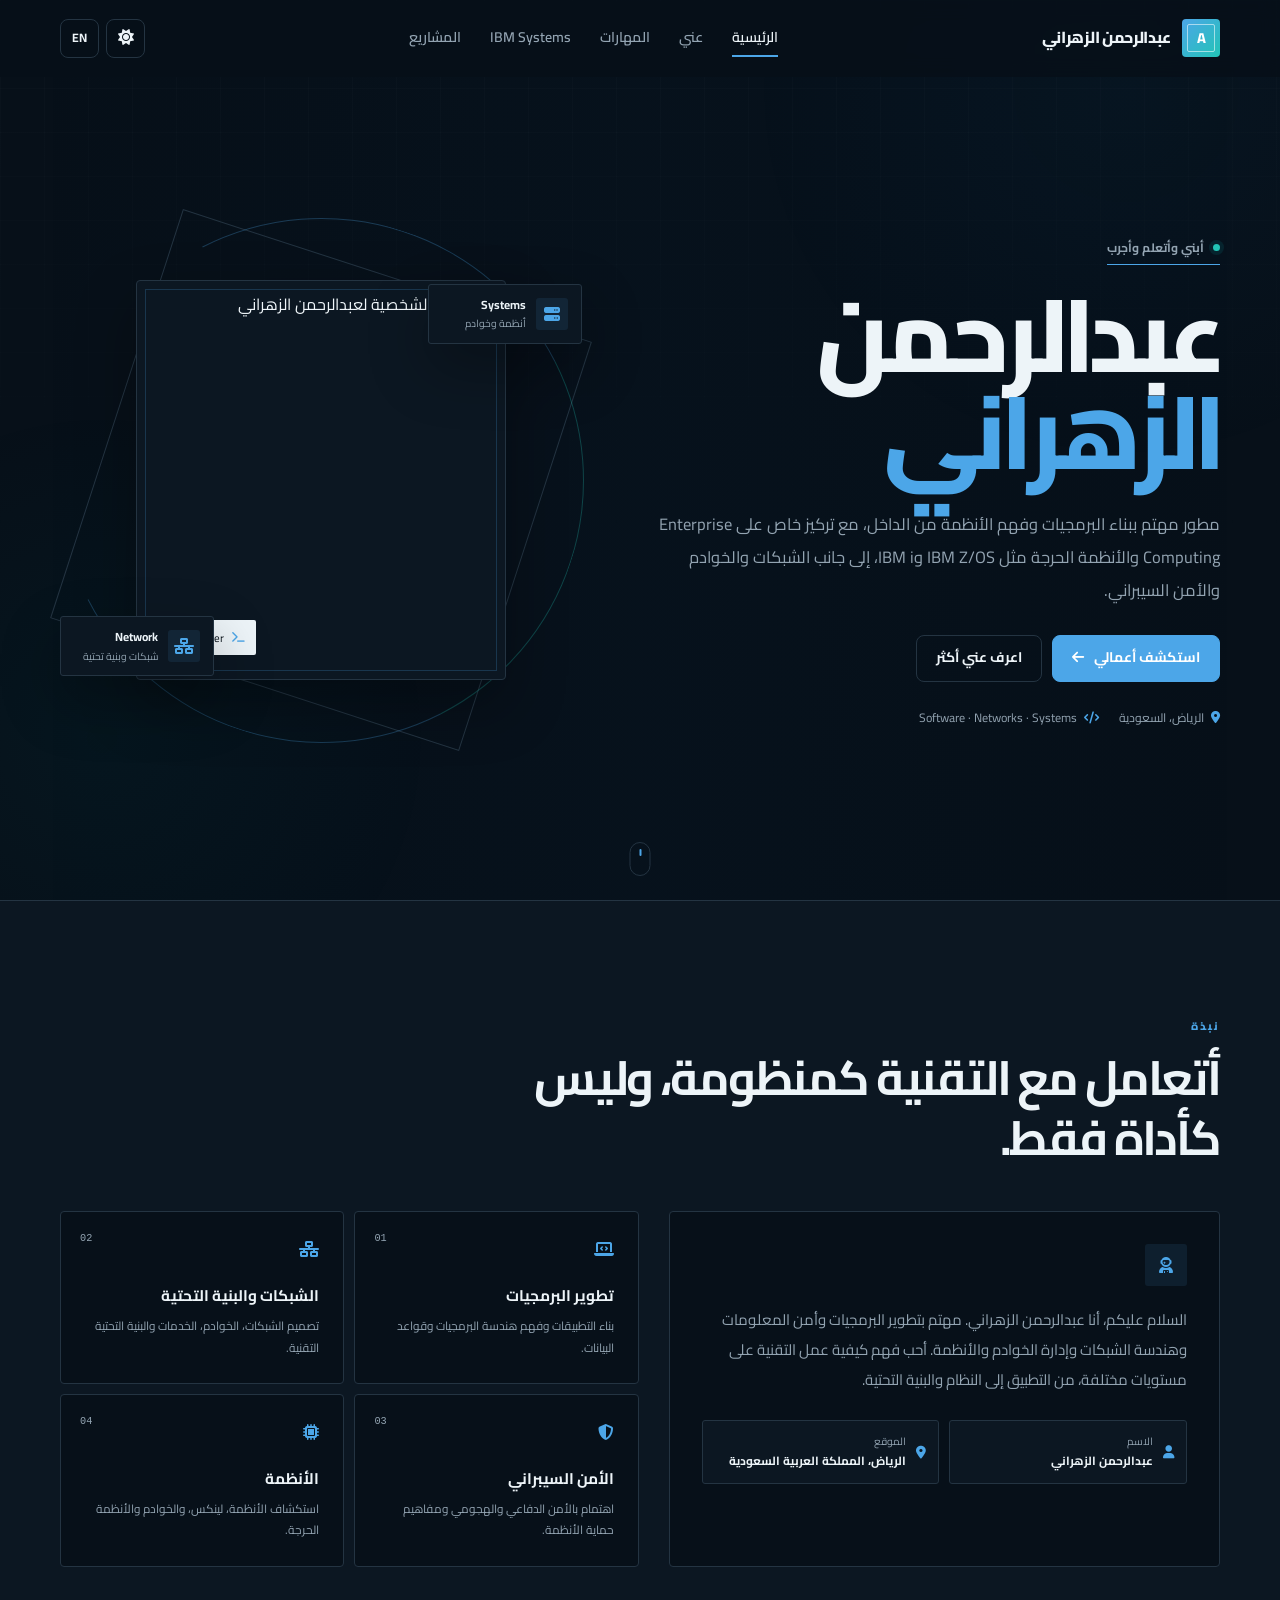
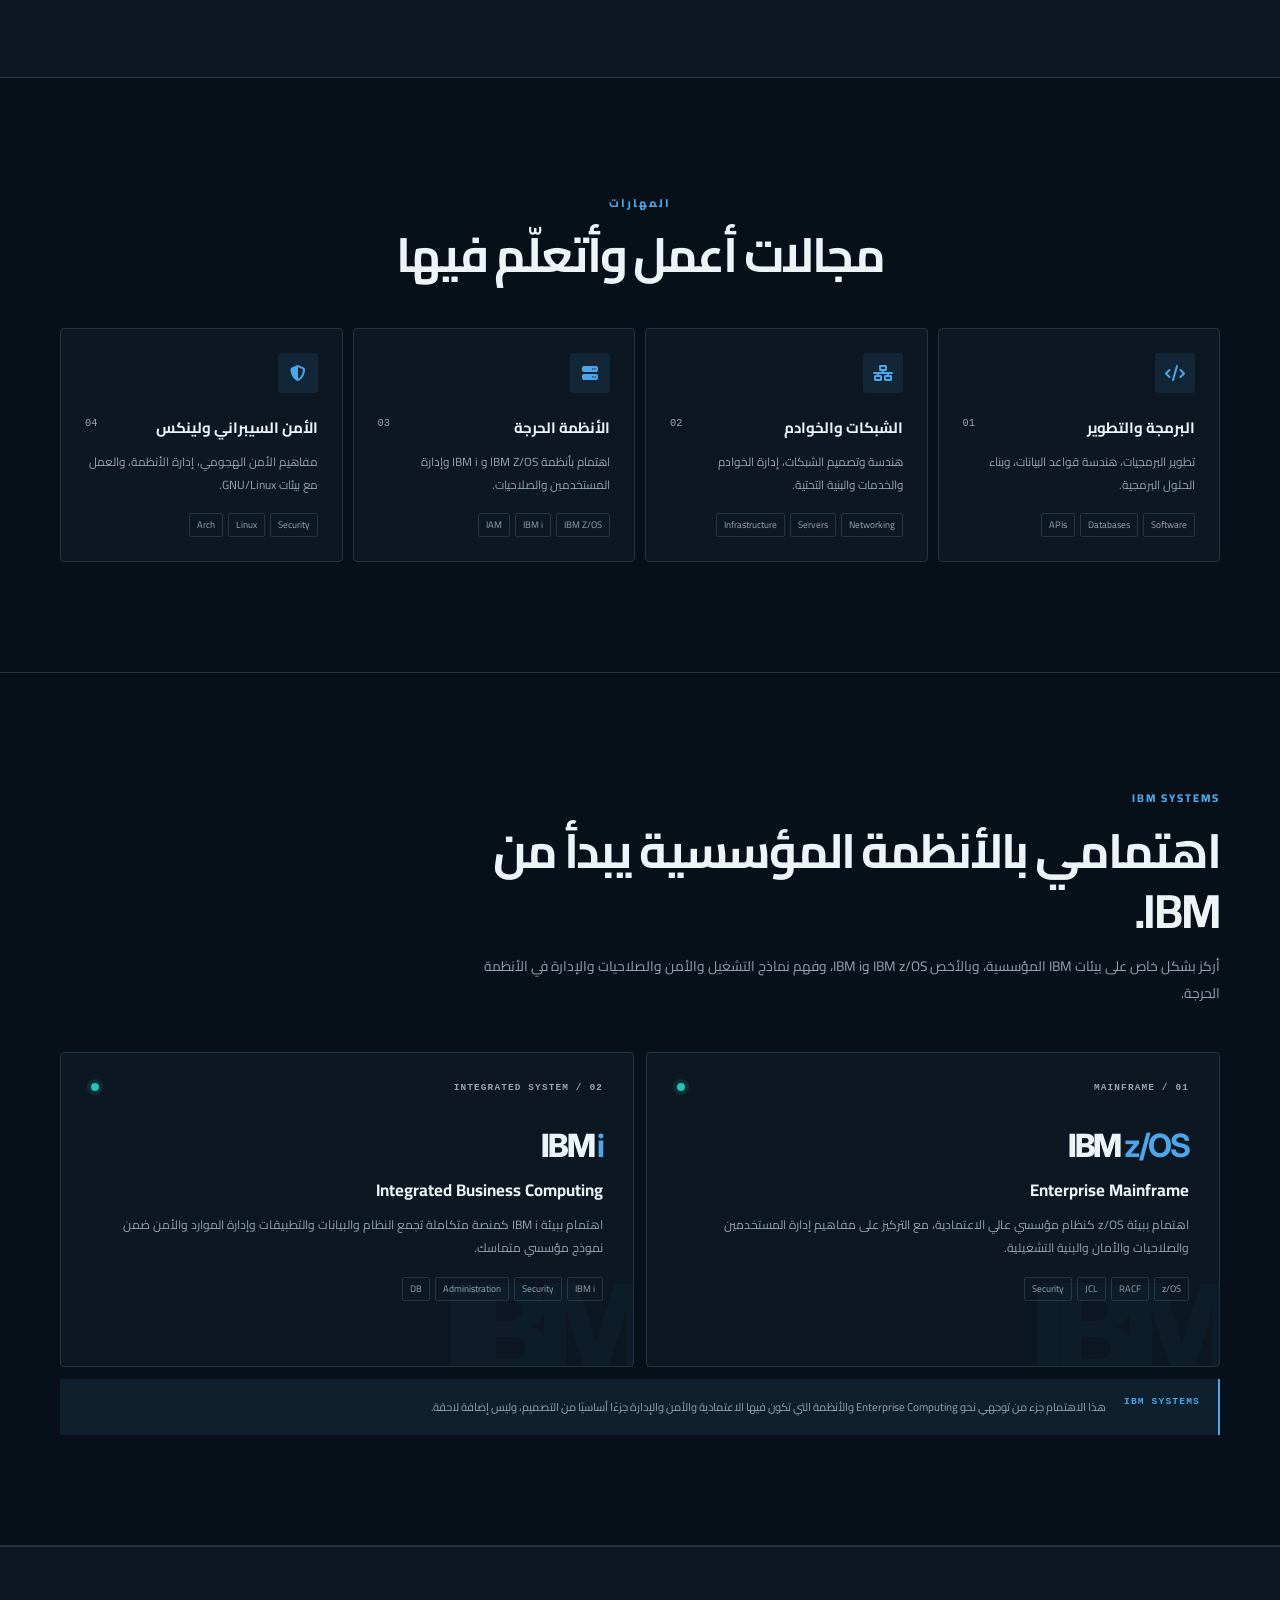
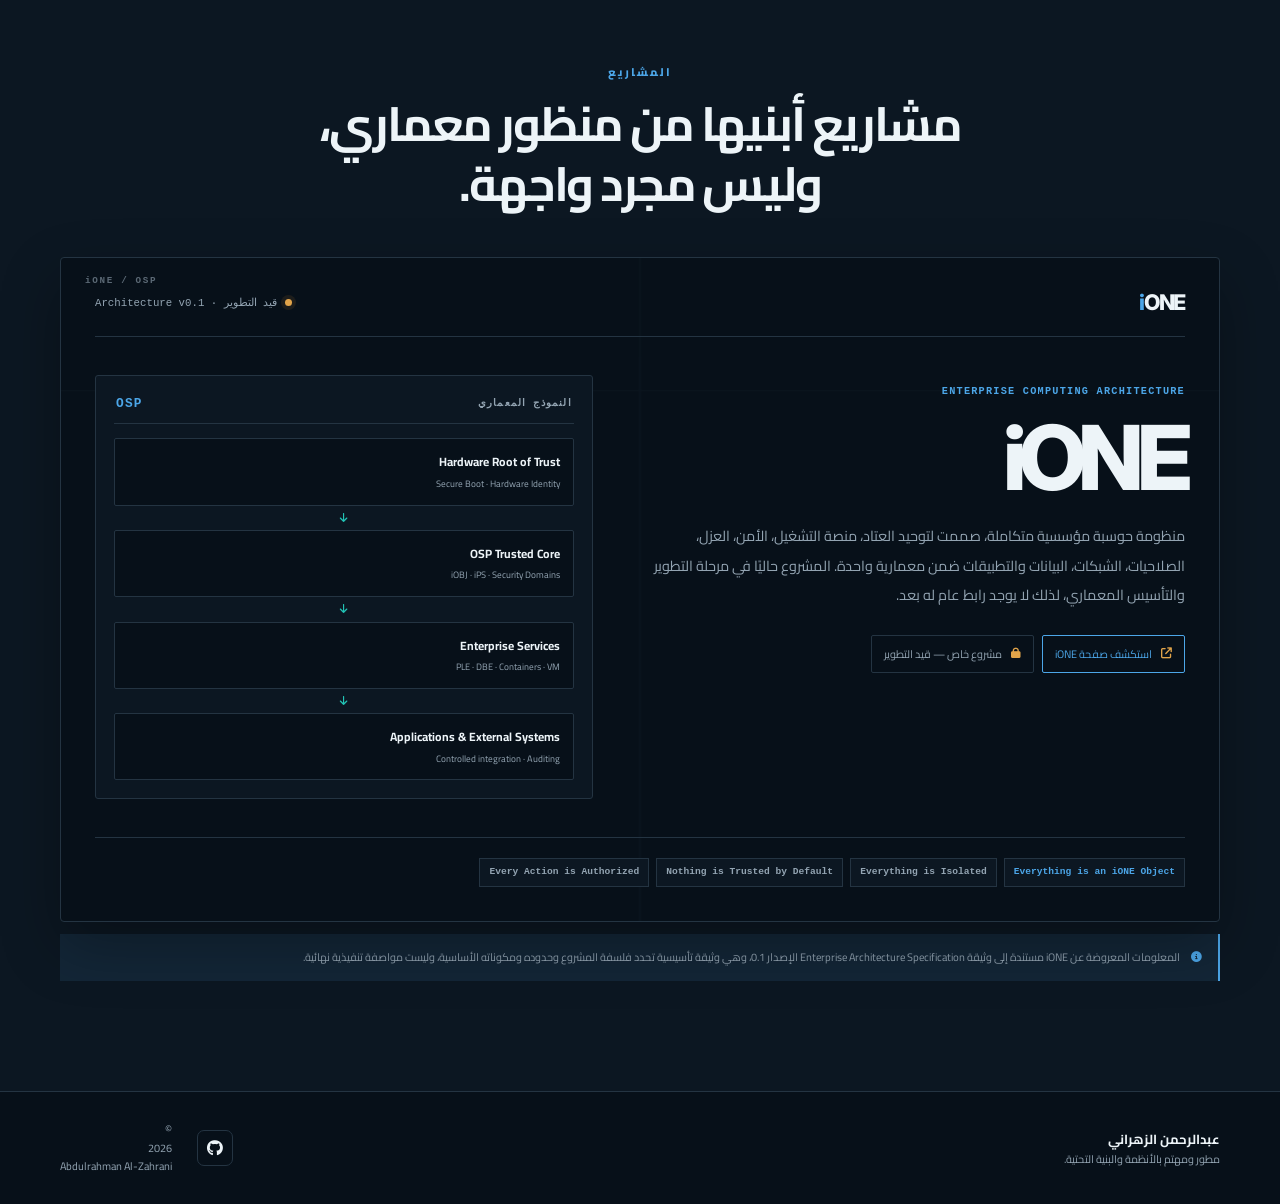
==== commit 7249c29b: "Update index.html" ====
--- a/index.html
+++ b/index.html
@@ -59,7 +59,7 @@
           <div class="profile-orbit orbit-one"></div><div class="profile-orbit orbit-two"></div>
           <div class="profile-card">
             <div class="profile-glow"></div>
-            <img src="images/profile.png" alt="عبدالرحمن الزهراني" data-ar-alt="الصورة الشخصية لعبدالرحمن الزهراني" data-en-alt="Abdulrahman Al-Zahrani profile picture">
+            <img src="images/images (1).png.png" alt="عبدالرحمن الزهراني" data-ar-alt="الصورة الشخصية لعبدالرحمن الزهراني" data-en-alt="Abdulrahman Al-Zahrani profile picture">
             <div class="profile-badge"><i class="fa-solid fa-terminal"></i><span>Developer</span></div>
           </div>
           <div class="floating-card floating-card-top"><i class="fa-solid fa-server"></i><div><strong>Systems</strong><small data-ar="أنظمة وخوادم" data-en="Systems & servers">أنظمة وخوادم</small></div></div>
--- a/css/style.css
+++ b/css/style.css
@@ -116,3 +116,474 @@
 @media(max-width:980px){.principles-grid,.component-grid{grid-template-columns:1fr 1fr}.ione-hero-grid{grid-template-columns:1fr;gap:35px}.ione-hero-grid>div:first-child{max-width:780px}.security-layout{grid-template-columns:1fr}.ibm-grid{grid-template-columns:1fr}}
 @media(max-width:760px){.ibm-note{grid-template-columns:1fr;gap:9px}.ione-page-title{font-size:5rem}.principles-grid,.component-grid{grid-template-columns:1fr}.ione-hero{padding-top:115px}.ione-meta-row{gap:11px;flex-direction:column}.document-toolbar{align-items:stretch;flex-direction:column}.document-toolbar .btn{width:100%}.pdf-frame{height:620px}.ione-page .nav-links{display:none}.ione-page .nav-links.open{display:flex}}
 @media(max-width:420px){.ione-page-title{font-size:4rem}.ione-hero-panel{padding:15px}}
+
+/* =========================================================
+   MOBILE / RESPONSIVE REFINEMENT
+   Scope: layout responsiveness only — desktop design untouched
+   ========================================================= */
+
+html { overflow-x: hidden; }
+body { min-width: 0; }
+
+img, svg, video, iframe { max-width: 100%; }
+.profile-card img { height: auto; }
+
+@media (max-width: 760px) {
+  .container {
+    width: calc(100% - 28px);
+    max-width: none;
+  }
+
+  .section {
+    padding: 78px 0;
+  }
+
+  /* Navigation */
+  .navbar {
+    padding-top: env(safe-area-inset-top);
+  }
+
+  .nav-inner {
+    height: 64px;
+    gap: 8px;
+  }
+
+  .brand {
+    min-width: 0;
+    gap: 8px;
+  }
+
+  .brand-mark {
+    width: 35px;
+    height: 35px;
+    flex: 0 0 35px;
+  }
+
+  .brand-name {
+    max-width: 45vw;
+    overflow: hidden;
+    text-overflow: ellipsis;
+    white-space: nowrap;
+    font-size: .78rem;
+  }
+
+  .nav-actions {
+    margin-inline-start: auto;
+    gap: 5px;
+  }
+
+  .icon-btn,
+  .menu-btn {
+    width: 38px;
+    height: 38px;
+    min-width: 38px;
+  }
+
+  .nav-links {
+    top: calc(64px + env(safe-area-inset-top));
+    right: 10px;
+    left: 10px;
+    width: auto;
+    max-height: calc(100svh - 84px);
+    overflow-y: auto;
+    overscroll-behavior: contain;
+    padding: 6px;
+  }
+
+  .nav-link {
+    min-height: 46px;
+    display: flex;
+    align-items: center;
+    padding: 10px 13px;
+  }
+
+  /* Hero */
+  .hero {
+    min-height: auto;
+    padding-top: 112px;
+    padding-bottom: 58px;
+  }
+
+  .hero-grid {
+    grid-template-columns: 1fr;
+    gap: 38px;
+  }
+
+  .hero-copy {
+    width: 100%;
+    max-width: none;
+  }
+
+  .eyebrow {
+    max-width: 100%;
+    margin-bottom: 17px;
+    font-size: .68rem;
+    line-height: 1.7;
+  }
+
+  h1 {
+    font-size: clamp(3rem, 16vw, 5rem);
+    line-height: .96;
+    letter-spacing: -.065em;
+  }
+
+  .hero-lead {
+    max-width: none;
+    margin: 21px 0;
+    font-size: .9rem;
+    line-height: 1.95;
+  }
+
+  .hero-actions {
+    width: 100%;
+    gap: 8px;
+  }
+
+  .hero-actions .btn {
+    flex: 1 1 0;
+    min-width: 0;
+  }
+
+  .hero-meta {
+    gap: 8px 14px;
+    flex-wrap: wrap;
+    font-size: .68rem;
+  }
+
+  .hero-visual {
+    min-height: 340px;
+    width: 100%;
+    overflow: visible;
+  }
+
+  .profile-card {
+    width: min(280px, 72vw);
+    max-width: 100%;
+  }
+
+  .profile-orbit {
+    width: min(330px, 88vw);
+    height: min(330px, 88vw);
+  }
+
+  .orbit-two {
+    width: min(390px, 103vw);
+    height: min(390px, 103vw);
+  }
+
+  .floating-card {
+    min-width: 0;
+    max-width: 145px;
+    font-size: .67rem;
+  }
+
+  .floating-card-top {
+    top: 20px;
+    right: 0;
+  }
+
+  .floating-card-bottom {
+    left: 0;
+    bottom: 18px;
+  }
+
+  /* General grids / cards */
+  .about-grid,
+  .skills-grid,
+  .ibm-grid,
+  .ione-grid,
+  .ione-hero-grid,
+  .security-layout {
+    grid-template-columns: 1fr;
+  }
+
+  .about-card,
+  .focus-card,
+  .skill-card,
+  .ibm-card,
+  .component,
+  .principle {
+    min-width: 0;
+  }
+
+  .ibm-card {
+    min-height: 0;
+    padding: 23px;
+  }
+
+  .ibm-card:before {
+    font-size: 5rem;
+  }
+
+  .section-heading h2 {
+    font-size: clamp(1.8rem, 8vw, 2.7rem);
+    line-height: 1.15;
+  }
+
+  .section-intro {
+    font-size: .78rem;
+    line-height: 1.9;
+  }
+
+  .tags {
+    flex-wrap: wrap;
+  }
+
+  .tags span {
+    max-width: 100%;
+  }
+
+  /* Project / iONE blocks */
+  .ione-project {
+    padding: 22px 16px;
+  }
+
+  .ione-grid {
+    padding: 26px 0;
+    gap: 24px;
+  }
+
+  .ione-copy h3 {
+    font-size: clamp(3rem, 18vw, 4.4rem);
+    overflow-wrap: anywhere;
+  }
+
+  .ione-copy p {
+    font-size: .8rem;
+    line-height: 1.9;
+  }
+
+  .ione-actions,
+  .ione-page-actions {
+    width: 100%;
+  }
+
+  .ione-actions .btn,
+  .ione-page-actions .btn {
+    flex: 1 1 100%;
+    width: 100%;
+  }
+
+  .ione-principles {
+    grid-template-columns: 1fr;
+  }
+
+  .project-note {
+    font-size: .64rem;
+    line-height: 1.8;
+  }
+
+  /* Dedicated iONE page */
+  .ione-hero {
+    min-height: auto;
+    padding-top: 108px;
+    padding-bottom: 55px;
+  }
+
+  .ione-page-title {
+    font-size: clamp(4rem, 23vw, 6rem);
+    line-height: .82;
+    overflow-wrap: anywhere;
+  }
+
+  .ione-subtitle {
+    font-size: .62rem;
+    line-height: 1.5;
+    letter-spacing: .08em;
+  }
+
+  .ione-meta-row {
+    display: grid;
+    grid-template-columns: repeat(2, minmax(0, 1fr));
+    gap: 10px;
+    font-size: .57rem;
+  }
+
+  .ione-hero-panel {
+    padding: 16px;
+  }
+
+  .principles-grid,
+  .component-grid {
+    grid-template-columns: 1fr;
+    gap: 8px;
+  }
+
+  .principle {
+    min-height: 0;
+    padding: 20px;
+  }
+
+  .principle h3 {
+    margin: 18px 0 8px;
+  }
+
+  .component {
+    min-height: 0;
+    padding: 18px;
+  }
+
+  .security-list > div {
+    padding: 17px;
+  }
+
+  .security-quote {
+    padding: 18px;
+  }
+
+  .document-toolbar {
+    padding: 10px;
+  }
+
+  .pdf-frame {
+    height: 70svh;
+    min-height: 480px;
+    max-height: 760px;
+  }
+}
+
+@media (max-width: 480px) {
+  .container {
+    width: calc(100% - 22px);
+  }
+
+  .nav-inner {
+    height: 60px;
+  }
+
+  .nav-links {
+    top: calc(60px + env(safe-area-inset-top));
+  }
+
+  .brand-name {
+    max-width: 42vw;
+  }
+
+  .hero {
+    padding-top: 104px;
+  }
+
+  .hero-actions {
+    flex-direction: column;
+  }
+
+  .hero-actions .btn {
+    width: 100%;
+    flex: none;
+  }
+
+  .hero-meta {
+    justify-content: flex-start;
+  }
+
+  .hero-visual {
+    min-height: 305px;
+  }
+
+  .profile-card {
+    width: min(255px, 68vw);
+  }
+
+  .profile-orbit {
+    width: min(290px, 80vw);
+    height: min(290px, 80vw);
+  }
+
+  .orbit-two {
+    width: min(340px, 94vw);
+    height: min(340px, 94vw);
+  }
+
+  .floating-card {
+    max-width: 125px;
+    padding: 8px 9px;
+    font-size: .61rem;
+  }
+
+  .floating-card-top {
+    right: -2px;
+    top: 14px;
+  }
+
+  .floating-card-bottom {
+    left: -2px;
+    bottom: 10px;
+  }
+
+  .ione-page-title {
+    font-size: clamp(3.5rem, 22vw, 5rem);
+  }
+
+  .ione-meta-row {
+    grid-template-columns: 1fr;
+  }
+
+  .pdf-frame {
+    height: 62svh;
+    min-height: 420px;
+  }
+}
+
+@media (max-width: 360px) {
+  .container {
+    width: calc(100% - 18px);
+  }
+
+  .brand-name {
+    max-width: 38vw;
+    font-size: .7rem;
+  }
+
+  .hero-lead {
+    font-size: .84rem;
+  }
+
+  h1 {
+    font-size: 2.85rem;
+  }
+
+  .floating-card {
+    display: none;
+  }
+
+  .hero-visual {
+    min-height: 270px;
+  }
+
+  .ione-page-title {
+    font-size: 3.35rem;
+  }
+}
+
+/* Avoid accidental horizontal scrolling from decorative elements */
+@media (max-width: 760px) {
+  .hero,
+  .ione-hero,
+  main,
+  .section {
+    overflow-x: clip;
+  }
+}
+
+/* Better touch behavior */
+@media (hover: none) and (pointer: coarse) {
+  .btn,
+  .nav-link,
+  .icon-btn,
+  .lang-toggle,
+  .menu-btn {
+    -webkit-tap-highlight-color: transparent;
+  }
+
+  .btn,
+  .icon-btn,
+  .menu-btn {
+    touch-action: manipulation;
+  }
+
+  .ibm-card:hover,
+  .focus-card:hover,
+  .skill-card:hover {
+    transform: none;
+  }
+}
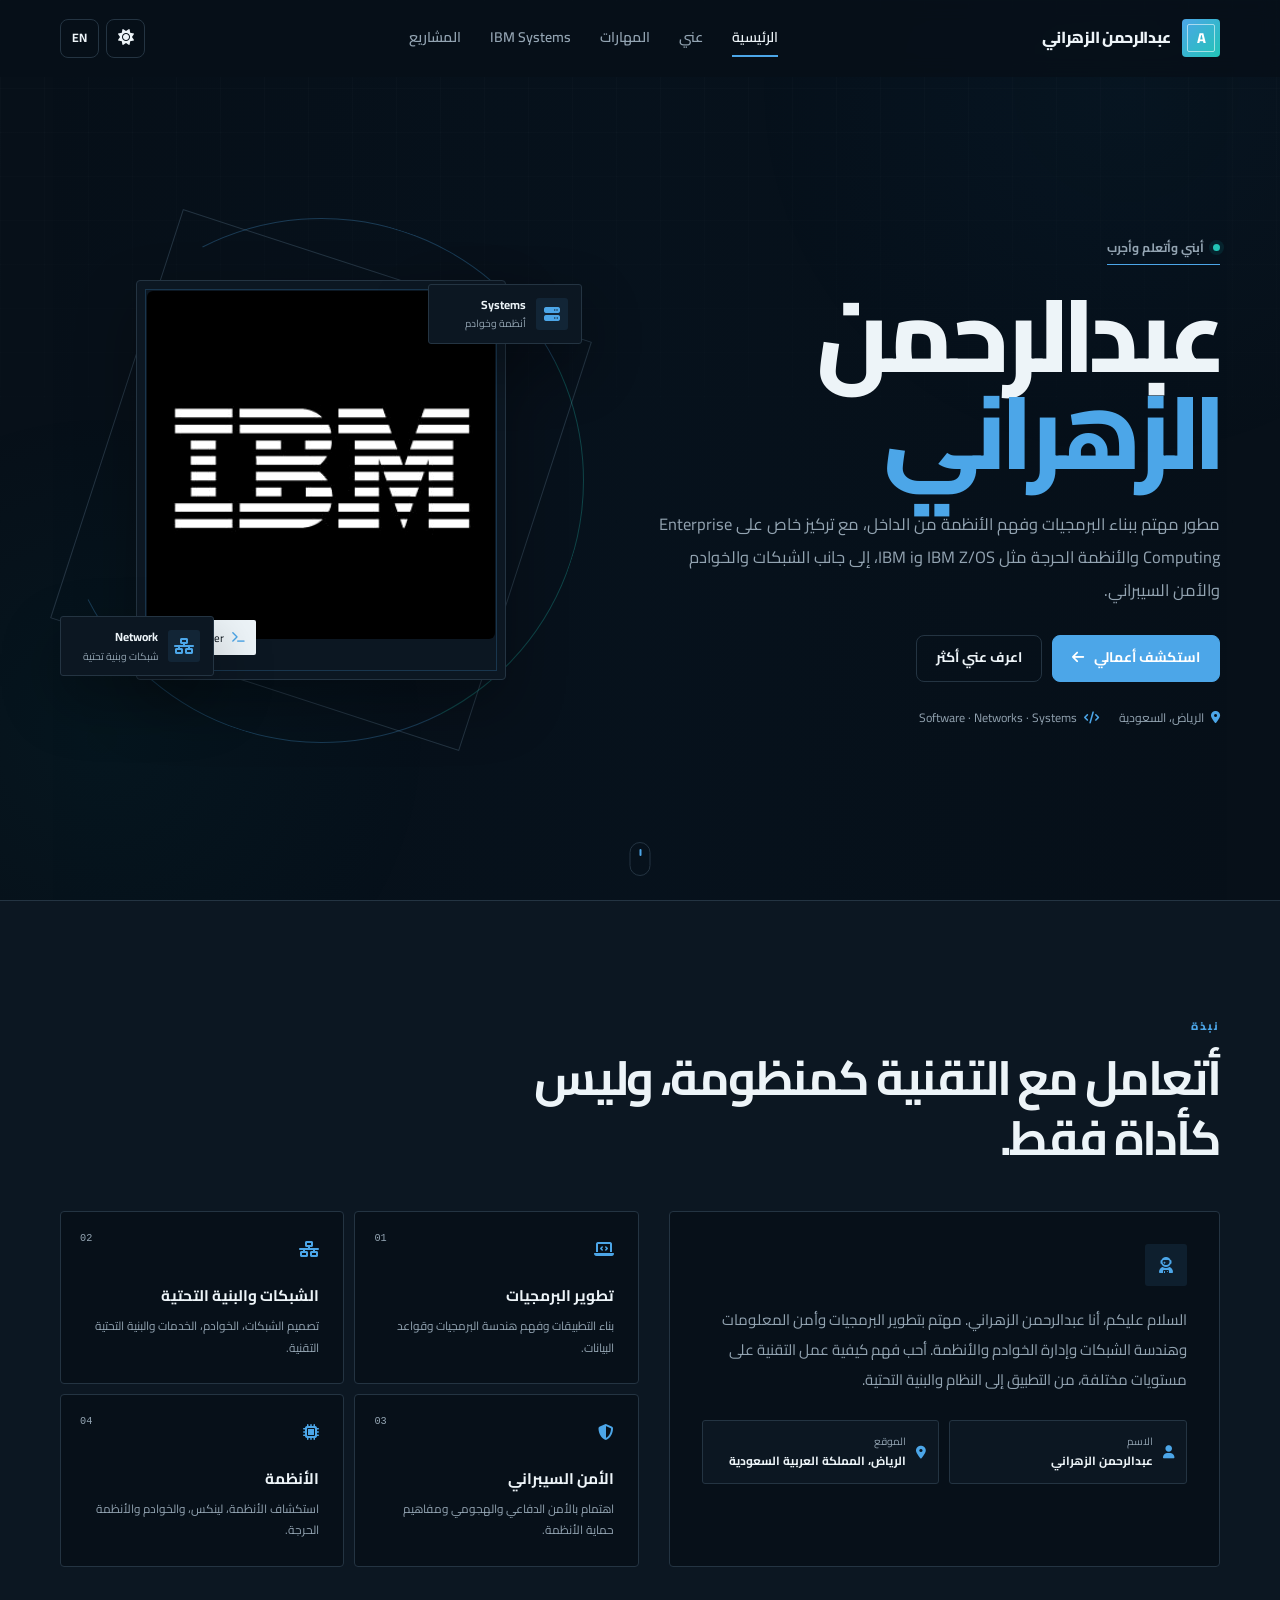
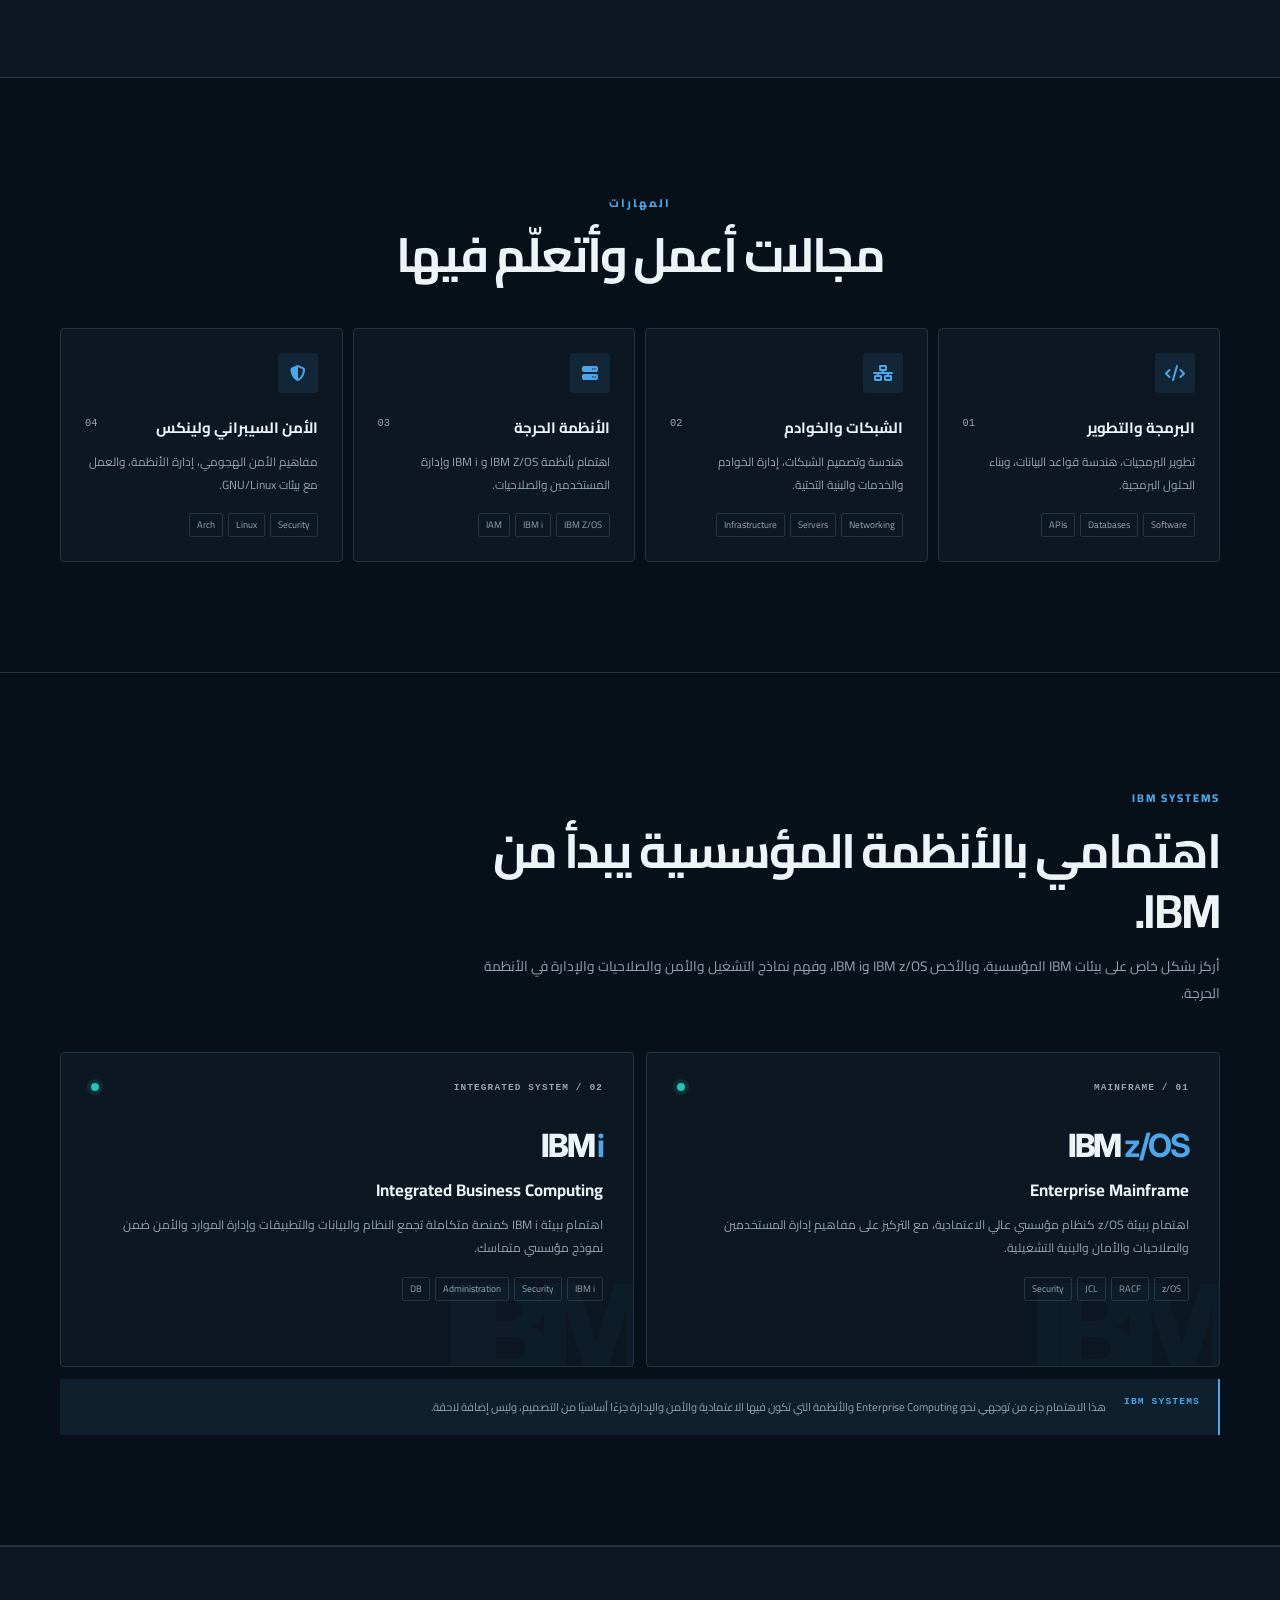
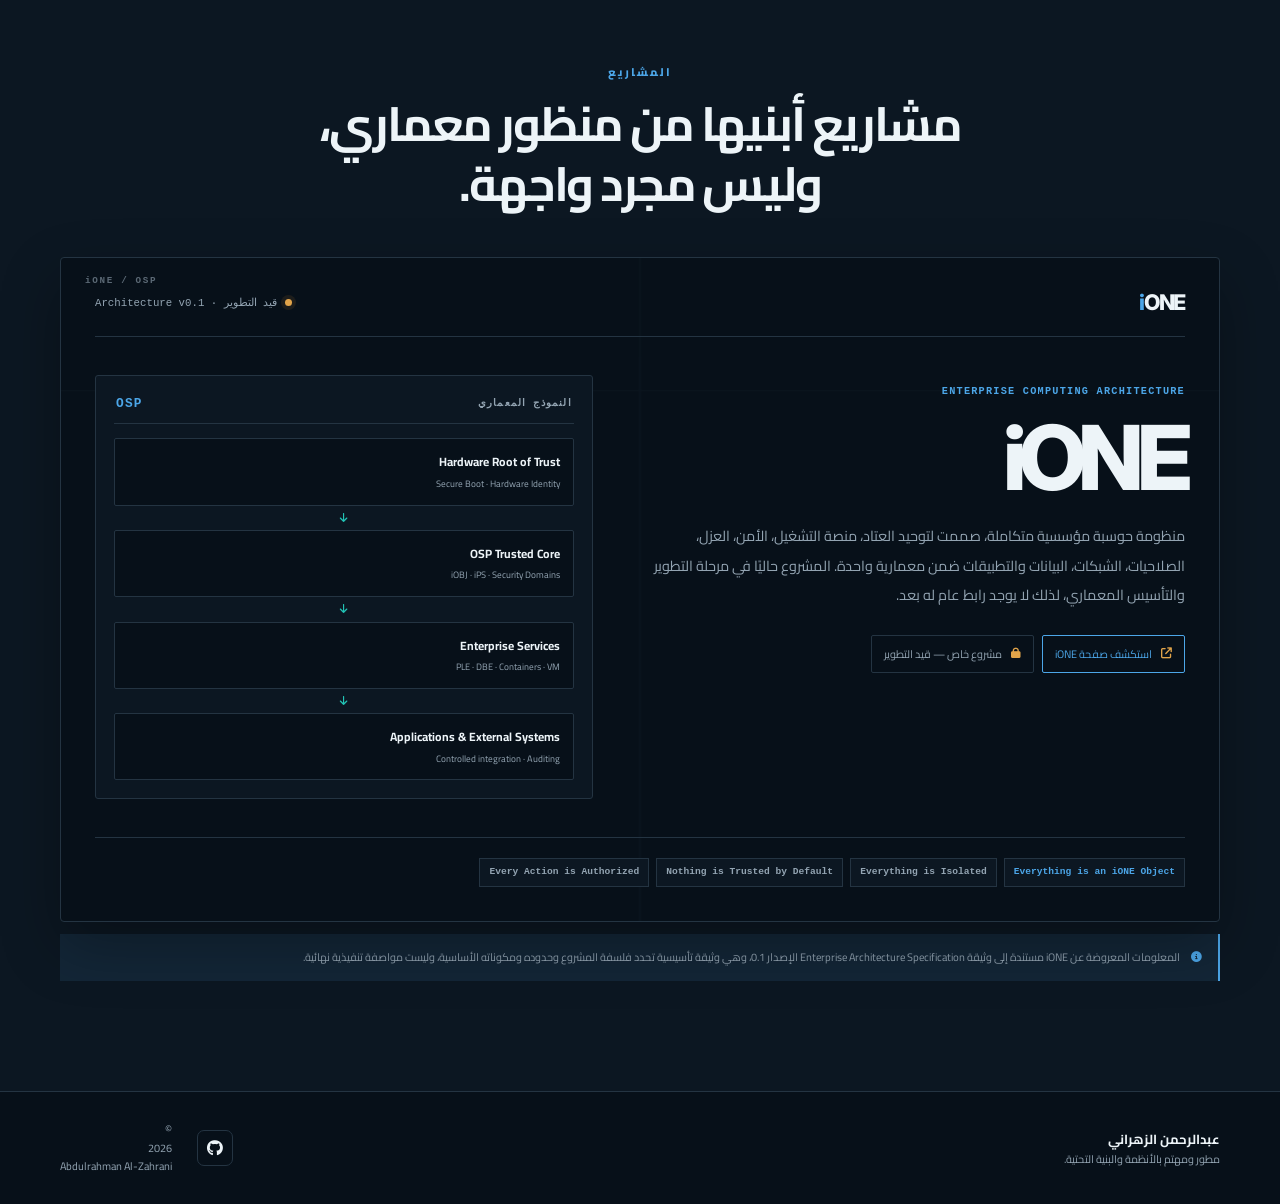
==== commit 05f2321e: "Fix image source path in index.html" ====
--- a/index.html
+++ b/index.html
@@ -59,7 +59,7 @@
           <div class="profile-orbit orbit-one"></div><div class="profile-orbit orbit-two"></div>
           <div class="profile-card">
             <div class="profile-glow"></div>
-            <img src="images/images (1).png.png" alt="عبدالرحمن الزهراني" data-ar-alt="الصورة الشخصية لعبدالرحمن الزهراني" data-en-alt="Abdulrahman Al-Zahrani profile picture">
+            <img src="images/images.png" alt="عبدالرحمن الزهراني" data-ar-alt="الصورة الشخصية لعبدالرحمن الزهراني" data-en-alt="Abdulrahman Al-Zahrani profile picture">
             <div class="profile-badge"><i class="fa-solid fa-terminal"></i><span>Developer</span></div>
           </div>
           <div class="floating-card floating-card-top"><i class="fa-solid fa-server"></i><div><strong>Systems</strong><small data-ar="أنظمة وخوادم" data-en="Systems & servers">أنظمة وخوادم</small></div></div>
